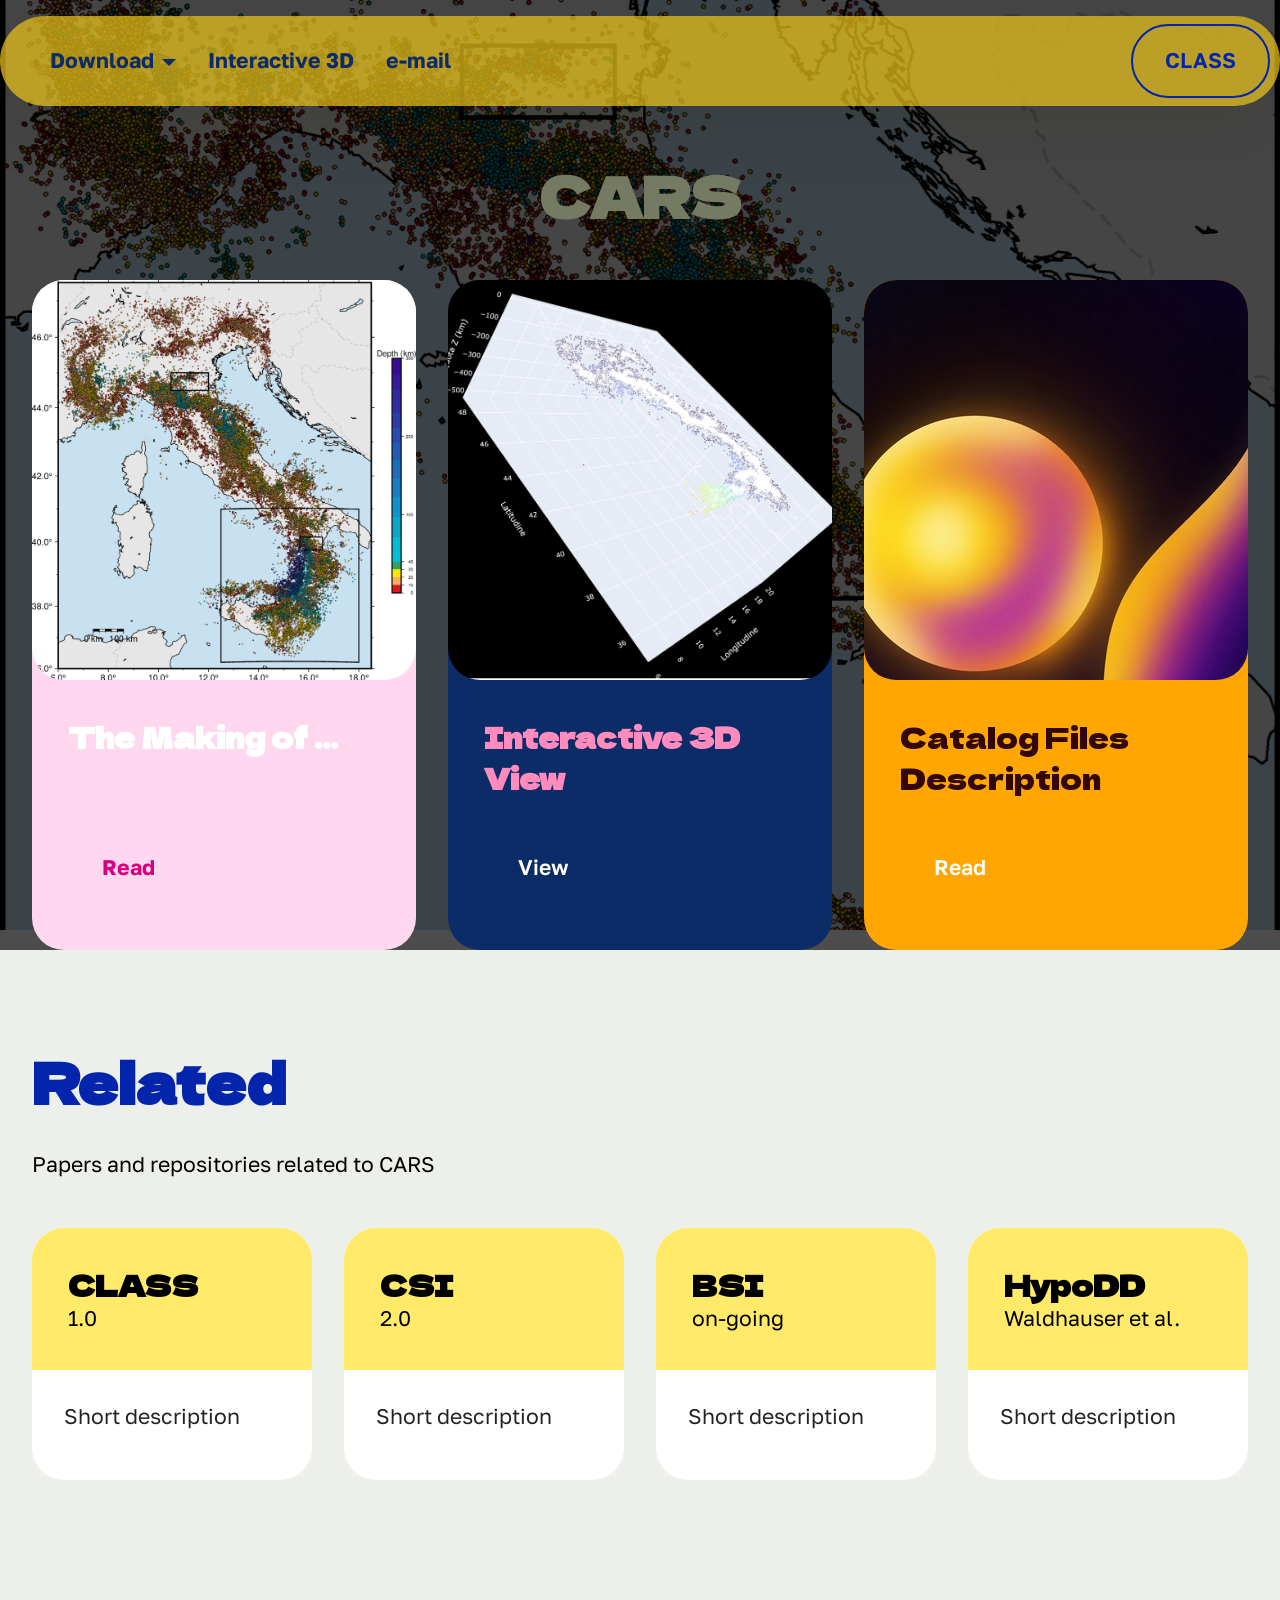
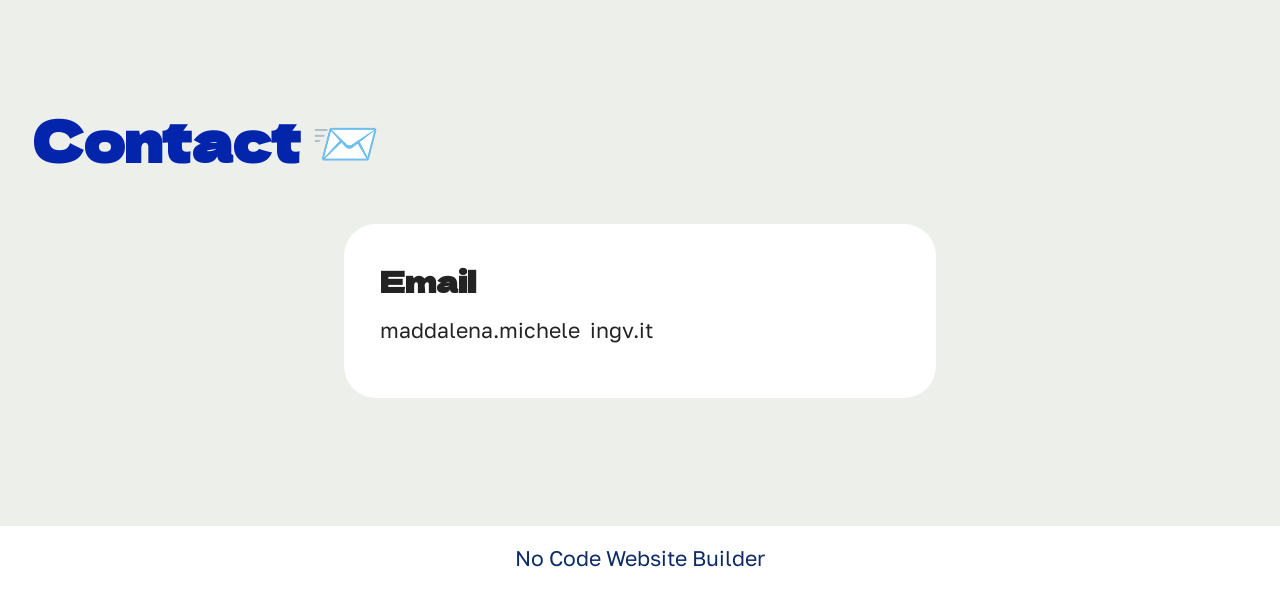
==== docs/index.html @ af38a7dc "Bad links removed, correct link inserted" ====
<!DOCTYPE html>
<html  >
<head>
  <!-- Site made with Mobirise Website Builder v6.1.12, https://mobirise.com -->
  <meta charset="UTF-8">
  <meta http-equiv="X-UA-Compatible" content="IE=edge">
  <meta name="generator" content="Mobirise v6.1.12, mobirise.com">
  <meta name="viewport" content="width=device-width, initial-scale=1, minimum-scale=1">
  <link rel="shortcut icon" href="assets/images/map-seismicity201-21x22.png" type="image/x-icon">
  <meta name="description" content="">
  
  
  <title>Home</title>
  <link rel="stylesheet" href="assets/web/assets/mobirise-icons2/mobirise2.css">
  <link rel="stylesheet" href="assets/bootstrap/css/bootstrap.min.css">
  <link rel="stylesheet" href="assets/parallax/jarallax.css">
  <link rel="stylesheet" href="assets/dropdown/css/style.css">
  <link rel="stylesheet" href="assets/theme/css/style.css">
  <link rel="preload" href="https://fonts.googleapis.com/css?family=Dela+Gothic+One:400&display=swap" as="style" onload="this.onload=null;this.rel='stylesheet'">
  <noscript><link rel="stylesheet" href="https://fonts.googleapis.com/css?family=Dela+Gothic+One:400&display=swap"></noscript>
  <link rel="preload" href="https://fonts.googleapis.com/css?family=Golos+Text:400,500,600,700,800,900&display=swap" as="style" onload="this.onload=null;this.rel='stylesheet'">
  <noscript><link rel="stylesheet" href="https://fonts.googleapis.com/css?family=Golos+Text:400,500,600,700,800,900&display=swap"></noscript>
  <link rel="preload" as="style" href="assets/mobirise/css/mbr-additional.css?v=5bJR8K"><link rel="stylesheet" href="assets/mobirise/css/mbr-additional.css?v=5bJR8K" type="text/css">

  
  
  
</head>
<body>
  
  <section data-bs-version="5.1" class="menu menu3 cid-tHeG7yune1" once="menu" id="menu03-2">
	

	<nav class="navbar navbar-dropdown navbar-fixed-top navbar-expand-lg">
		<div class="container">
			<div class="navbar-brand">
				
				
			</div>
			<button class="navbar-toggler" type="button" data-toggle="collapse" data-bs-toggle="collapse" data-target="#navbarSupportedContent" data-bs-target="#navbarSupportedContent" aria-controls="navbarNavAltMarkup" aria-expanded="false" aria-label="Toggle navigation">
				<div class="hamburger">
					<span></span>
					<span></span>
					<span></span>
					<span></span>
				</div>
			</button>
			<div class="collapse navbar-collapse" id="navbarSupportedContent">
				<ul class="navbar-nav nav-dropdown navbar-nav-top-padding" data-app-modern-menu="true"><li class="nav-item dropdown">
						<a class="nav-link link text-primary dropdown-toggle display-4" href="index.html#features03-0" aria-expanded="false" data-toggle="dropdown-submenu" data-bs-toggle="dropdown" data-bs-auto-close="outside"><strong>Download</strong></a><div class="dropdown-menu" aria-labelledby="dropdown-735"><a class="show text-primary dropdown-item display-4" href="index.html#features03-0">PLane Text<br></a><a class="show text-primary dropdown-item display-4" href="index.html#features03-0">QuakeML</a><a class="text-primary show dropdown-item display-4" href="index.html#features03-0">KML</a></div>
					</li><li class="nav-item">
						<a class="nav-link link text-primary display-4" href="catalogo_3d_github.html" target="_blank"><strong>Interactive 3D</strong></a>
					</li>
					
					<li class="nav-item">
						<a class="nav-link link text-primary display-4" href="index.html#contacts01-5"><strong>e-mail</strong></a>
					</li></ul>
				
				<div class="navbar-buttons mbr-section-btn"><a class="btn btn-success-outline display-4" href="https://ingv.github.io/class" target="_blank">CLASS</a></div>
			</div>
		</div>
	</nav>
</section>

<section data-bs-version="5.1" class="features1 cid-tIsi3HZcCy mbr-parallax-background" id="features03-0">
  

  
  <div class="mbr-overlay" style="opacity: 0.7; background-color: rgb(0, 0, 0);"></div>
  <div class="container">
    <div class="row justify-content-center mb-5">
      <div class="col-12">
        <h3 class="mbr-section-title mbr-fonts-style align-center mb-0 display-2"><strong>CARS</strong></h3>
        
      </div>
    </div>
    <div class="row justify-content-center">
      <div class="col-sm-6 col-md-12 mb-3 mb-lg-0 col-lg-4">
        <div class="card-wrap card1">
          <div class="image-wrap">
            <img src="assets/images/map-seismicity-938x983.png" alt="CARS MAP">
            
          </div>
          <div class="content-wrap">
            <h5 class="mbr-card-title card-title1 mbr-fonts-style align-left mb-2 display-5"><strong>The Making of ...</strong></h5>
            
            
            <div class="mbr-section-btn align-left content-footer"><a class="btn article-btn btn-danger display-7" href="https://mobiri.se"><strong>Read</strong></a></div>
          </div>
        </div>
      </div>

      <div class="col-sm-6 col-md-12 mb-3 mb-lg-0 col-lg-4">
        <div class="card-wrap card2">
          <div class="image-wrap">
            <img src="assets/images/screenshot202026-10-0820alle2010.57.38-938x889.png" alt="Mobirise Website Builder">
            
          </div>
          <div class="content-wrap">
            <h5 class="mbr-card-title card-title2 mbr-fonts-style align-left mb-2 display-5"><strong>Interactive 3D View</strong></h5>
            
            
            <div class="mbr-section-btn btn-section align-left content-footer"><a class="btn article-btn btn-primary display-7" href="catalogo_3d_github.html">View</a></div>
          </div>
        </div>
      </div>
      <div class="col-sm-6 col-md-12 mb-3 mb-lg-0 col-lg-4">
        <div class="card-wrap card3">
          <div class="image-wrap">
            <img src="assets/images/gallery6.jpg" alt="Mobirise Website Builder">
            
          </div>
          <div class="content-wrap">
            <h5 class="mbr-card-title card-title3 mbr-fonts-style align-left mb-2 display-5">Catalog Files Description</h5>
            
            
            <div class="mbr-section-btn btn-section align-left content-footer"><a class="btn article-btn btn-secondary display-7" href="https://ingv.github.io/cars/">Read</a></div>
          </div>
        </div>
      </div>

      
    </div>
  </div>
</section>

<section data-bs-version="5.1" class="pricing1 cid-vxs4ExGaFG" id="pricing01-0">
  
  
  <div class="container">
    <div class="mbr-section-head mb-5">
      <h4 class="mbr-section-title mbr-fonts-style align-left mb-0 display-2">
        <strong>Related</strong></h4>
      <h5 class="mbr-section-subtitle mbr-fonts-style align-left mt-4 mb-0 display-7">Papers and repositories related to CARS</h5>
    </div>
    <div class="row mt-4"> 
      <div class="item features-without-image col-12 col-md-6 col-lg-3 item-mb">
        <div class="item-wrapper">
          <div class="item-head">
            <h5 class="item-title mbr-fonts-style mb-0 display-5">
              <strong>CLASS</strong></h5>
            <h6 class="item-subtitle mbr-fonts-style mt-0 mb-0 display-7">1.0</h6>
          </div>
          <div class="item-content">
            <p class="mbr-text mbr-fonts-style display-7">Short description</p>
          </div>
          
        </div>
      </div>

      <div class="item features-without-image col-12 col-md-6 col-lg-3 item-mb">
        <div class="item-wrapper">
          <div class="item-head">
            <h5 class="item-title mbr-fonts-style mb-0 display-5">
              <strong>CSI&nbsp;</strong></h5>
            <h6 class="item-subtitle mbr-fonts-style mt-0 mb-0 display-7">2.0</h6>
          </div>
          <div class="item-content">
            <p class="mbr-text mbr-fonts-style display-7">
              Short description
            </p>
          </div>
          
        </div>
      </div>

      <div class="item features-without-image col-12 col-md-6 col-lg-3 item-mb">
        <div class="item-wrapper">
          <div class="item-head">
            <h5 class="item-title mbr-fonts-style mb-0 display-5">
              <strong>BSI</strong></h5>
            <h6 class="item-subtitle mbr-fonts-style mt-0 mb-0 display-7">on-going</h6>
          </div>
          <div class="item-content">
            <p class="mbr-text mbr-fonts-style display-7">
              Short description
            </p>
          </div>
          
        </div>
      </div><div class="item features-without-image col-12 col-md-6 col-lg-3 item-mb">
        <div class="item-wrapper">
          <div class="item-head">
            <h5 class="item-title mbr-fonts-style mb-0 display-5">
              <strong>HypoDD</strong></h5>
            <h6 class="item-subtitle mbr-fonts-style mt-0 mb-0 display-7">Waldhauser et al.</h6>
          </div>
          <div class="item-content">
            <p class="mbr-text mbr-fonts-style display-7">
              Short description
            </p>
          </div>
          
        </div>
      </div>
      
    </div>
  </div>
</section>

<section data-bs-version="5.1" class="contacts01 cid-tIsl0U2P9c" id="contacts01-5">
    

    
    
    <div class="container">
        <div class="mbr-section-head mb-5">
            <h3 class="mbr-section-title mbr-fonts-style align-center mb-0 display-2"><strong>Contact 📨</strong></h3>
            
        </div>
        <div class="row">
            <div class="item features-without-image col-12 col-md-6 active">
                <div class="item-wrapper">
                    <div class="text-wrapper">
                        <h6 class="card-title mbr-fonts-style mb-3 display-5">
                            <strong>Email</strong>
                        </h6>
                        <p class="mbr-text mbr-fonts-style display-7">maddalena.michele&nbsp; ingv.it</p>
                    </div>
                </div>
            </div>
            
            
            
        </div>
    </div>
</section><section class="display-7" style="padding: 0;align-items: center;justify-content: center;flex-wrap: wrap;    align-content: center;display: flex;position: relative;height: 4rem;"><a href="https://mobiri.se/2742878" style="flex: 1 1;height: 4rem;position: absolute;width: 100%;z-index: 1;"><img alt="" style="height: 4rem;" src="[data-uri]"></a><p style="margin: 0;text-align: center;" class="display-7">&#8204;</p><a style="z-index:1" href="https://mobirise.com/builder/no-code-website-builder.html">No Code Website Builder</a></section><script src="assets/bootstrap/js/bootstrap.bundle.min.js"></script>  <script src="assets/parallax/jarallax.js"></script>  <script src="assets/smoothscroll/smooth-scroll.js"></script>  <script src="assets/ytplayer/index.js"></script>  <script src="assets/dropdown/js/navbar-dropdown.js"></script>  <script src="assets/theme/js/script.js"></script>  
  
  
</body>
</html>
---- docs/assets/web/assets/mobirise-icons2/mobirise2.css ----
@font-face {
  font-family: 'Moririse2';
  font-display: swap;
  src:  url('mobirise2.eot?f2bix4');
  src:  url('mobirise2.eot?f2bix4#iefix') format('embedded-opentype'),
    url('mobirise2.woff2?f2bix4') format('woff2'),
    url('mobirise2.woff?f2bix4') format('woff'),
    url('mobirise2.ttf?f2bix4') format('truetype'),
    url('mobirise2.svg?f2bix4#mobirise2') format('svg');
  font-weight: normal;
  font-style: normal;
}

[class^="mobi-"], [class*=" mobi-"] {
  /* use !important to prevent issues with browser extensions that change fonts */
  font-family: 'Moririse2' !important;
  speak: none;
  font-style: normal;
  font-weight: normal;
  font-variant: normal;
  text-transform: none;
  line-height: 1;

  /* Better Font Rendering =========== */
  -webkit-font-smoothing: antialiased;
  -moz-osx-font-smoothing: grayscale;
}

.mobi-mbri-add-submenu:before {
  content: "\e900";
}
.mobi-mbri-alert:before {
  content: "\e901";
}
.mobi-mbri-align-center:before {
  content: "\e902";
}
.mobi-mbri-align-justify:before {
  content: "\e903";
}
.mobi-mbri-align-left:before {
  content: "\e904";
}
.mobi-mbri-align-right:before {
  content: "\e905";
}
.mobi-mbri-android:before {
  content: "\e906";
}
.mobi-mbri-apple:before {
  content: "\e907";
}
.mobi-mbri-arrow-down:before {
  content: "\e908";
}
.mobi-mbri-arrow-next:before {
  content: "\e909";
}
.mobi-mbri-arrow-prev:before {
  content: "\e90a";
}
.mobi-mbri-arrow-up:before {
  content: "\e90b";
}
.mobi-mbri-bold:before {
  content: "\e90c";
}
.mobi-mbri-bookmark:before {
  content: "\e90d";
}
.mobi-mbri-bootstrap:before {
  content: "\e90e";
}
.mobi-mbri-briefcase:before {
  content: "\e90f";
}
.mobi-mbri-browse:before {
  content: "\e910";
}
.mobi-mbri-bulleted-list:before {
  content: "\e911";
}
.mobi-mbri-calendar:before {
  content: "\e912";
}
.mobi-mbri-camera:before {
  content: "\e913";
}
.mobi-mbri-cart-add:before {
  content: "\e914";
}
.mobi-mbri-cart-full:before {
  content: "\e915";
}
.mobi-mbri-cash:before {
  content: "\e916";
}
.mobi-mbri-change-style:before {
  content: "\e917";
}
.mobi-mbri-chat:before {
  content: "\e918";
}
.mobi-mbri-clock:before {
  content: "\e919";
}
.mobi-mbri-close:before {
  content: "\e91a";
}
.mobi-mbri-cloud:before {
  content: "\e91b";
}
.mobi-mbri-code:before {
  content: "\e91c";
}
.mobi-mbri-contact-form:before {
  content: "\e91d";
}
.mobi-mbri-credit-card:before {
  content: "\e91e";
}
.mobi-mbri-cursor-click:before {
  content: "\e91f";
}
.mobi-mbri-cust-feedback:before {
  content: "\e920";
}
.mobi-mbri-database:before {
  content: "\e921";
}
.mobi-mbri-delivery:before {
  content: "\e922";
}
.mobi-mbri-desktop:before {
  content: "\e923";
}
.mobi-mbri-devices:before {
  content: "\e924";
}
.mobi-mbri-down:before {
  content: "\e925";
}
.mobi-mbri-download-2:before {
  content: "\e926";
}
.mobi-mbri-download:before {
  content: "\e927";
}
.mobi-mbri-drag-n-drop-2:before {
  content: "\e928";
}
.mobi-mbri-drag-n-drop:before {
  content: "\e929";
}
.mobi-mbri-edit-2:before {
  content: "\e92a";
}
.mobi-mbri-edit:before {
  content: "\e92b";
}
.mobi-mbri-error:before {
  content: "\e92c";
}
.mobi-mbri-extension:before {
  content: "\e92d";
}
.mobi-mbri-features:before {
  content: "\e92e";
}
.mobi-mbri-file:before {
  content: "\e92f";
}
.mobi-mbri-flag:before {
  content: "\e930";
}
.mobi-mbri-folder:before {
  content: "\e931";
}
.mobi-mbri-gift:before {
  content: "\e932";
}
.mobi-mbri-github:before {
  content: "\e933";
}
.mobi-mbri-globe-2:before {
  content: "\e934";
}
.mobi-mbri-globe:before {
  content: "\e935";
}
.mobi-mbri-growing-chart:before {
  content: "\e936";
}
.mobi-mbri-hearth:before {
  content: "\e937";
}
.mobi-mbri-help:before {
  content: "\e938";
}
.mobi-mbri-home:before {
  content: "\e939";
}
.mobi-mbri-hot-cup:before {
  content: "\e93a";
}
.mobi-mbri-idea:before {
  content: "\e93b";
}
.mobi-mbri-image-gallery:before {
  content: "\e93c";
}
.mobi-mbri-image-slider:before {
  content: "\e93d";
}
.mobi-mbri-info:before {
  content: "\e93e";
}
.mobi-mbri-italic:before {
  content: "\e93f";
}
.mobi-mbri-key:before {
  content: "\e940";
}
.mobi-mbri-laptop:before {
  content: "\e941";
}
.mobi-mbri-layers:before {
  content: "\e942";
}
.mobi-mbri-left-right:before {
  content: "\e943";
}
.mobi-mbri-left:before {
  content: "\e944";
}
.mobi-mbri-letter:before {
  content: "\e945";
}
.mobi-mbri-like:before {
  content: "\e946";
}
.mobi-mbri-link:before {
  content: "\e947";
}
.mobi-mbri-lock:before {
  content: "\e948";
}
.mobi-mbri-login:before {
  content: "\e949";
}
.mobi-mbri-logout:before {
  content: "\e94a";
}
.mobi-mbri-magic-stick:before {
  content: "\e94b";
}
.mobi-mbri-map-pin:before {
  content: "\e94c";
}
.mobi-mbri-menu:before {
  content: "\e94d";
}
.mobi-mbri-mobile-2:before {
  content: "\e94e";
}
.mobi-mbri-mobile-horizontal:before {
  content: "\e94f";
}
.mobi-mbri-mobile:before {
  content: "\e950";
}
.mobi-mbri-mobirise:before {
  content: "\e951";
}
.mobi-mbri-more-horizontal:before {
  content: "\e952";
}
.mobi-mbri-more-vertical:before {
  content: "\e953";
}
.mobi-mbri-music:before {
  content: "\e954";
}
.mobi-mbri-new-file:before {
  content: "\e955";
}
.mobi-mbri-numbered-list:before {
  content: "\e956";
}
.mobi-mbri-opened-folder:before {
  content: "\e957";
}
.mobi-mbri-pages:before {
  content: "\e958";
}
.mobi-mbri-paper-plane:before {
  content: "\e959";
}
.mobi-mbri-paperclip:before {
  content: "\e95a";
}
.mobi-mbri-phone:before {
  content: "\e95b";
}
.mobi-mbri-photo:before {
  content: "\e95c";
}
.mobi-mbri-photos:before {
  content: "\e95d";
}
.mobi-mbri-pin:before {
  content: "\e95e";
}
.mobi-mbri-play:before {
  content: "\e95f";
}
.mobi-mbri-plus:before {
  content: "\e960";
}
.mobi-mbri-preview:before {
  content: "\e961";
}
.mobi-mbri-print:before {
  content: "\e962";
}
.mobi-mbri-protect:before {
  content: "\e963";
}
.mobi-mbri-question:before {
  content: "\e964";
}
.mobi-mbri-quote-left:before {
  content: "\e965";
}
.mobi-mbri-quote-right:before {
  content: "\e966";
}
.mobi-mbri-redo:before {
  content: "\e967";
}
.mobi-mbri-refresh:before {
  content: "\e968";
}
.mobi-mbri-responsive-2:before {
  content: "\e969";
}
.mobi-mbri-responsive:before {
  content: "\e96a";
}
.mobi-mbri-right:before {
  content: "\e96b";
}
.mobi-mbri-rocket:before {
  content: "\e96c";
}
.mobi-mbri-sad-face:before {
  content: "\e96d";
}
.mobi-mbri-sale:before {
  content: "\e96e";
}
.mobi-mbri-save:before {
  content: "\e96f";
}
.mobi-mbri-search:before {
  content: "\e970";
}
.mobi-mbri-setting-2:before {
  content: "\e971";
}
.mobi-mbri-setting-3:before {
  content: "\e972";
}
.mobi-mbri-setting:before {
  content: "\e973";
}
.mobi-mbri-share:before {
  content: "\e974";
}
.mobi-mbri-shopping-bag:before {
  content: "\e975";
}
.mobi-mbri-shopping-basket:before {
  content: "\e976";
}
.mobi-mbri-shopping-cart:before {
  content: "\e977";
}
.mobi-mbri-sites:before {
  content: "\e978";
}
.mobi-mbri-smile-face:before {
  content: "\e979";
}
.mobi-mbri-speed:before {
  content: "\e97a";
}
.mobi-mbri-star:before {
  content: "\e97b";
}
.mobi-mbri-success:before {
  content: "\e97c";
}
.mobi-mbri-sun:before {
  content: "\e97d";
}
.mobi-mbri-sun2:before {
  content: "\e97e";
}
.mobi-mbri-tablet-vertical:before {
  content: "\e97f";
}
.mobi-mbri-tablet:before {
  content: "\e980";
}
.mobi-mbri-target:before {
  content: "\e981";
}
.mobi-mbri-timer:before {
  content: "\e982";
}
.mobi-mbri-to-ftp:before {
  content: "\e983";
}
.mobi-mbri-to-local-drive:before {
  content: "\e984";
}
.mobi-mbri-touch-swipe:before {
  content: "\e985";
}
.mobi-mbri-touch:before {
  content: "\e986";
}
.mobi-mbri-trash:before {
  content: "\e987";
}
.mobi-mbri-underline:before {
  content: "\e988";
}
.mobi-mbri-undo:before {
  content: "\e989";
}
.mobi-mbri-unlink:before {
  content: "\e98a";
}
.mobi-mbri-unlock:before {
  content: "\e98b";
}
.mobi-mbri-up-down:before {
  content: "\e98c";
}
.mobi-mbri-up:before {
  content: "\e98d";
}
.mobi-mbri-update:before {
  content: "\e98e";
}
.mobi-mbri-upload-2:before {
  content: "\e98f";
}
.mobi-mbri-upload:before {
  content: "\e990";
}
.mobi-mbri-user-2:before {
  content: "\e991";
}
.mobi-mbri-user:before {
  content: "\e992";
}
.mobi-mbri-users:before {
  content: "\e993";
}
.mobi-mbri-video-play:before {
  content: "\e994";
}
.mobi-mbri-video:before {
  content: "\e995";
}
.mobi-mbri-watch:before {
  content: "\e996";
}
.mobi-mbri-website-theme-2:before {
  content: "\e997";
}
.mobi-mbri-website-theme:before {
  content: "\e998";
}
.mobi-mbri-wifi:before {
  content: "\e999";
}
.mobi-mbri-windows:before {
  content: "\e99a";
}
.mobi-mbri-zoom-in:before {
  content: "\e99b";
}
.mobi-mbri-zoom-out:before {
  content: "\e99c";
}
---- docs/assets/parallax/jarallax.css ----
.jarallax {
    position: relative;
    z-index: 0;
}
.jarallax > .jarallax-img {
    position: absolute;
    object-fit: cover;
    /* support for plugin https://github.com/bfred-it/object-fit-images */
    font-family: 'object-fit: cover;';
    top: 0;
    left: 0;
    width: 100%;
    height: 100%;
    z-index: -1;
}
---- docs/assets/dropdown/css/style.css ----
.navbar-dropdown {
  left: 0;
  padding: 0;
  position: absolute;
  right: 0;
  top: 0;
  transition: all 0.45s ease;
  z-index: 1030;
  background: #282828; }
  .navbar-dropdown .navbar-logo {
    margin-right: 0.8rem;
    transition: margin 0.3s ease-in-out;
    vertical-align: middle; }
    .navbar-dropdown .navbar-logo img {
      height: 3.125rem;
      transition: all 0.3s ease-in-out; }
    .navbar-dropdown .navbar-logo.mbr-iconfont {
      font-size: 3.125rem;
      line-height: 3.125rem; }
  .navbar-dropdown .navbar-caption {
    font-weight: 700;
    white-space: normal;
    vertical-align: -4px;
    line-height: 3.125rem !important; }
    .navbar-dropdown .navbar-caption, .navbar-dropdown .navbar-caption:hover {
      color: inherit;
      text-decoration: none; }
  .navbar-dropdown .mbr-iconfont + .navbar-caption {
    vertical-align: -1px; }
  .navbar-dropdown.navbar-fixed-top {
    position: fixed; }
  .navbar-dropdown .navbar-brand span {
    vertical-align: -4px; }
  .navbar-dropdown.bg-color.transparent {
    background: none; }
  .navbar-dropdown.navbar-short .navbar-brand {
    padding: 0.625rem 0; }
    .navbar-dropdown.navbar-short .navbar-brand span {
      vertical-align: -1px; }
  .navbar-dropdown.navbar-short .navbar-caption {
    line-height: 2.375rem !important;
    vertical-align: -2px; }
  .navbar-dropdown.navbar-short .navbar-logo {
    margin-right: 0.5rem; }
    .navbar-dropdown.navbar-short .navbar-logo img {
      height: 2.375rem; }
    .navbar-dropdown.navbar-short .navbar-logo.mbr-iconfont {
      font-size: 2.375rem;
      line-height: 2.375rem; }
  .navbar-dropdown.navbar-short .mbr-table-cell {
    height: 3.625rem; }
  .navbar-dropdown .navbar-close {
    left: 0.6875rem;
    position: fixed;
    top: 0.75rem;
    z-index: 1000; }
  .navbar-dropdown .hamburger-icon {
    content: "";
    display: inline-block;
    vertical-align: middle;
    width: 16px;
    -webkit-box-shadow: 0 -6px 0 1px #282828,0 0 0 1px #282828,0 6px 0 1px #282828;
    -moz-box-shadow: 0 -6px 0 1px #282828,0 0 0 1px #282828,0 6px 0 1px #282828;
    box-shadow: 0 -6px 0 1px #282828,0 0 0 1px #282828,0 6px 0 1px #282828; }

.dropdown-menu .dropdown-toggle[data-toggle="dropdown-submenu"]::after {
  border-bottom: 0.35em solid transparent;
  border-left: 0.35em solid;
  border-right: 0;
  border-top: 0.35em solid transparent;
  margin-left: 0.3rem; }

.dropdown-menu .dropdown-item:focus {
  outline: 0; }

.nav-dropdown {
  font-size: 0.75rem;
  font-weight: 500;
  height: auto !important; }
  .nav-dropdown .nav-btn {
    padding-left: 1rem; }
  .nav-dropdown .link {
    margin: .667em 1.667em;
    font-weight: 500;
    padding: 0;
    transition: color .2s ease-in-out; }
    .nav-dropdown .link.dropdown-toggle {
      margin-right: 2.583em; }
      .nav-dropdown .link.dropdown-toggle::after {
        margin-left: .25rem;
        border-top: 0.35em solid;
        border-right: 0.35em solid transparent;
        border-left: 0.35em solid transparent;
        border-bottom: 0; }
      .nav-dropdown .link.dropdown-toggle[aria-expanded="true"] {
        margin: 0;
        padding: 0.667em 3.263em  0.667em 1.667em; }
  .nav-dropdown .link::after,
  .nav-dropdown .dropdown-item::after {
    color: inherit; }
  .nav-dropdown .btn {
    font-size: 0.75rem;
    font-weight: 700;
    letter-spacing: 0;
    margin-bottom: 0;
    padding-left: 1.25rem;
    padding-right: 1.25rem; }
  .nav-dropdown .dropdown-menu {
    border-radius: 0;
    border: 0;
    left: 0;
    margin: 0;
    padding-bottom: 1.25rem;
    padding-top: 1.25rem;
    position: relative; }
  .nav-dropdown .dropdown-submenu {
    margin-left: 0.125rem;
    top: 0; }
  .nav-dropdown .dropdown-item {
    font-weight: 500;
    line-height: 2;
    padding: 0.3846em 4.615em 0.3846em 1.5385em;
    position: relative;
    transition: color .2s ease-in-out, background-color .2s ease-in-out; }
    .nav-dropdown .dropdown-item::after {
      margin-top: -0.3077em;
      position: absolute;
      right: 1.1538em;
      top: 50%; }
    .nav-dropdown .dropdown-item:focus, .nav-dropdown .dropdown-item:hover {
      background: none; }

@media (max-width: 767px) {
  .nav-dropdown.navbar-toggleable-sm {
    bottom: 0;
    display: none;
    left: 0;
    overflow-x: hidden;
    position: fixed;
    top: 0;
    transform: translateX(-100%);
    -ms-transform: translateX(-100%);
    -webkit-transform: translateX(-100%);
    width: 18.75rem;
    z-index: 999; } }
.nav-dropdown.navbar-toggleable-xl {
  bottom: 0;
  display: none;
  left: 0;
  overflow-x: hidden;
  position: fixed;
  top: 0;
  transform: translateX(-100%);
  -ms-transform: translateX(-100%);
  -webkit-transform: translateX(-100%);
  width: 18.75rem;
  z-index: 999; }

.nav-dropdown-sm {
  display: block !important;
  overflow-x: hidden;
  overflow: auto;
  padding-top: 3.875rem; }
  .nav-dropdown-sm::after {
    content: "";
    display: block;
    height: 3rem;
    width: 100%; }
  .nav-dropdown-sm.collapse.in ~ .navbar-close {
    display: block !important; }
  .nav-dropdown-sm.collapsing, .nav-dropdown-sm.collapse.in {
    transform: translateX(0);
    -ms-transform: translateX(0);
    -webkit-transform: translateX(0);
    transition: all 0.25s ease-out;
    -webkit-transition: all 0.25s ease-out;
    background: #282828; }
  .nav-dropdown-sm.collapsing[aria-expanded="false"] {
    transform: translateX(-100%);
    -ms-transform: translateX(-100%);
    -webkit-transform: translateX(-100%); }
  .nav-dropdown-sm .nav-item {
    display: block;
    margin-left: 0 !important;
    padding-left: 0; }
  .nav-dropdown-sm .link,
  .nav-dropdown-sm .dropdown-item {
    border-top: 1px dotted rgba(255, 255, 255, 0.1);
    font-size: 0.8125rem;
    line-height: 1.6;
    margin: 0 !important;
    padding: 0.875rem 2.4rem 0.875rem 1.5625rem !important;
    position: relative;
    white-space: normal; }
    .nav-dropdown-sm .link:focus, .nav-dropdown-sm .link:hover,
    .nav-dropdown-sm .dropdown-item:focus,
    .nav-dropdown-sm .dropdown-item:hover {
      background: rgba(0, 0, 0, 0.2) !important;
      color: #c0a375; }
  .nav-dropdown-sm .nav-btn {
    position: relative;
    padding: 1.5625rem 1.5625rem 0 1.5625rem; }
    .nav-dropdown-sm .nav-btn::before {
      border-top: 1px dotted rgba(255, 255, 255, 0.1);
      content: "";
      left: 0;
      position: absolute;
      top: 0;
      width: 100%; }
    .nav-dropdown-sm .nav-btn + .nav-btn {
      padding-top: 0.625rem; }
      .nav-dropdown-sm .nav-btn + .nav-btn::before {
        display: none; }
  .nav-dropdown-sm .btn {
    padding: 0.625rem 0; }
  .nav-dropdown-sm .dropdown-toggle[data-toggle="dropdown-submenu"]::after {
    margin-left: .25rem;
    border-top: 0.35em solid;
    border-right: 0.35em solid transparent;
    border-left: 0.35em solid transparent;
    border-bottom: 0; }
  .nav-dropdown-sm .dropdown-toggle[data-toggle="dropdown-submenu"][aria-expanded="true"]::after {
    border-top: 0;
    border-right: 0.35em solid transparent;
    border-left: 0.35em solid transparent;
    border-bottom: 0.35em solid; }
  .nav-dropdown-sm .dropdown-menu {
    margin: 0;
    padding: 0;
    position: relative;
    top: 0;
    left: 0;
    width: 100%;
    border: 0;
    float: none;
    border-radius: 0;
    background: none; }
  .nav-dropdown-sm .dropdown-submenu {
    left: 100%;
    margin-left: 0.125rem;
    margin-top: -1.25rem;
    top: 0; }

.navbar-toggleable-sm .nav-dropdown .dropdown-menu {
  position: absolute; }

.navbar-toggleable-sm .nav-dropdown .dropdown-submenu {
  left: 100%;
  margin-left: 0.125rem;
  margin-top: -1.25rem;
  top: 0; }

.navbar-toggleable-sm.opened .nav-dropdown .dropdown-menu {
  position: relative; }

.navbar-toggleable-sm.opened .nav-dropdown .dropdown-submenu {
  left: 0;
  margin-left: 00rem;
  margin-top: 0rem;
  top: 0; }

.is-builder .nav-dropdown.collapsing {
  transition: none !important; }
---- docs/assets/theme/css/style.css ----
@charset "UTF-8";
section {
  background-color: #ffffff;
}

body {
  font-style: normal;
  line-height: 1.5;
  font-weight: 400;
  color: #232323;
  position: relative;
}

button {
  background-color: transparent;
  border-color: transparent;
}

.embla__button,
.carousel-control {
  background-color: #edefea !important;
  opacity: 0.8 !important;
  color: #464845 !important;
  border-color: #edefea !important;
}

.carousel .close,
.modalWindow .close {
  background-color: #edefea !important;
  color: #464845 !important;
  border-color: #edefea !important;
  opacity: 0.8 !important;
}

.carousel .close:hover,
.modalWindow .close:hover {
  opacity: 1 !important;
}

.carousel-indicators li {
  background-color: #edefea !important;
  border: 2px solid #464845 !important;
}

.carousel-indicators li:hover,
.carousel-indicators li:active {
  opacity: 0.8 !important;
}

.embla__button:hover,
.carousel-control:hover {
  background-color: #edefea !important;
  opacity: 1 !important;
}

.modalWindow-video-container {
  height: 80%;
}

section,
.container,
.container-fluid {
  position: relative;
  word-wrap: break-word;
}

a.mbr-iconfont:hover {
  text-decoration: none;
}

.article .lead p,
.article .lead ul,
.article .lead ol,
.article .lead pre,
.article .lead blockquote {
  margin-bottom: 0;
}

a {
  font-style: normal;
  font-weight: 400;
  cursor: pointer;
}
a, a:hover {
  text-decoration: none;
}

.mbr-section-title {
  font-style: normal;
  line-height: 1.3;
}

.mbr-section-subtitle {
  line-height: 1.3;
}

.mbr-text {
  font-style: normal;
  line-height: 1.7;
}

h1,
h2,
h3,
h4,
h5,
h6,
.display-1,
.display-2,
.display-4,
.display-5,
.display-7,
span,
p,
a {
  line-height: 1;
  word-break: break-word;
  word-wrap: break-word;
  font-weight: 400;
}

b,
strong {
  font-weight: bold;
}

input:-webkit-autofill, input:-webkit-autofill:hover, input:-webkit-autofill:focus, input:-webkit-autofill:active {
  transition-delay: 9999s;
  -webkit-transition-property: background-color, color;
  transition-property: background-color, color;
}

textarea[type=hidden] {
  display: none;
}

section {
  background-position: 50% 50%;
  background-repeat: no-repeat;
  background-size: cover;
}
section .mbr-background-video,
section .mbr-background-video-preview {
  position: absolute;
  bottom: 0;
  left: 0;
  right: 0;
  top: 0;
}

.hidden {
  visibility: hidden;
}

.mbr-z-index20 {
  z-index: 20;
}

/*! Base colors */
.mbr-white {
  color: #ffffff;
}

.mbr-black {
  color: #111111;
}

.mbr-bg-white {
  background-color: #ffffff;
}

.mbr-bg-black {
  background-color: #000000;
}

/*! Text-aligns */
.align-left {
  text-align: left;
}

.align-center {
  text-align: center;
}

.align-right {
  text-align: right;
}

/*! Font-weight  */
.mbr-light {
  font-weight: 300;
}

.mbr-regular {
  font-weight: 400;
}

.mbr-semibold {
  font-weight: 500;
}

.mbr-bold {
  font-weight: 700;
}

/*! Media  */
.media-content {
  flex-basis: 100%;
}

.media-container-row {
  display: flex;
  flex-direction: row;
  flex-wrap: wrap;
  justify-content: center;
  align-content: center;
  align-items: start;
}
.media-container-row .media-size-item {
  width: 400px;
}

.media-container-column {
  display: flex;
  flex-direction: column;
  flex-wrap: wrap;
  justify-content: center;
  align-content: center;
  align-items: stretch;
}
.media-container-column > * {
  width: 100%;
}

@media (min-width: 992px) {
  .media-container-row {
    flex-wrap: nowrap;
  }
}
figure {
  margin-bottom: 0;
  overflow: hidden;
}

figure[mbr-media-size] {
  transition: width 0.1s;
}

img,
iframe {
  display: block;
  width: 100%;
}

.card {
  background-color: transparent;
  border: none;
}

.card-box {
  width: 100%;
}

.card-img {
  text-align: center;
  flex-shrink: 0;
  -webkit-flex-shrink: 0;
}

.media {
  max-width: 100%;
  margin: 0 auto;
}

.mbr-figure {
  align-self: center;
}

.media-container > div {
  max-width: 100%;
}

.mbr-figure img,
.card-img img {
  width: 100%;
}

@media (max-width: 991px) {
  .media-size-item {
    width: auto !important;
  }
  .media {
    width: auto;
  }
  .mbr-figure {
    width: 100% !important;
  }
}
/*! Buttons */
.mbr-section-btn {
  margin-left: -0.6rem;
  margin-right: -0.6rem;
  font-size: 0;
}

.btn {
  font-weight: 600;
  border-width: 1px;
  font-style: normal;
  margin: 0.6rem 0.6rem;
  white-space: normal;
  transition: all 0.2s ease-in-out;
  display: inline-flex;
  align-items: center;
  justify-content: center;
  word-break: break-word;
}

.btn-sm {
  font-weight: 600;
  letter-spacing: 0px;
  transition: all 0.3s ease-in-out;
}

.btn-md {
  font-weight: 600;
  letter-spacing: 0px;
  transition: all 0.3s ease-in-out;
}

.btn-lg {
  font-weight: 600;
  letter-spacing: 0px;
  transition: all 0.3s ease-in-out;
}

.btn-form {
  margin: 0;
}
.btn-form:hover {
  cursor: pointer;
}

nav .mbr-section-btn {
  margin-left: 0rem;
  margin-right: 0rem;
}

/*! Btn icon margin */
.btn .mbr-iconfont,
.btn.btn-sm .mbr-iconfont {
  order: 1;
  cursor: pointer;
  margin-left: 0.5rem;
  vertical-align: sub;
}

.btn.btn-md .mbr-iconfont,
.btn.btn-md .mbr-iconfont {
  margin-left: 0.8rem;
}

.mbr-regular {
  font-weight: 400;
}

.mbr-semibold {
  font-weight: 500;
}

.mbr-bold {
  font-weight: 700;
}

[type=submit] {
  -webkit-appearance: none;
}

/*! Full-screen */
.mbr-fullscreen .mbr-overlay {
  min-height: 100vh;
}

.mbr-fullscreen {
  display: flex;
  display: -moz-flex;
  display: -ms-flex;
  display: -o-flex;
  align-items: center;
  min-height: 100vh;
  padding-top: 3rem;
  padding-bottom: 3rem;
}

/*! Map */
.map {
  height: 25rem;
  position: relative;
}
.map iframe {
  width: 100%;
  height: 100%;
}

/*! Scroll to top arrow */
.mbr-arrow-up {
  bottom: 25px;
  right: 90px;
  position: fixed;
  text-align: right;
  z-index: 5000;
  color: #ffffff;
  font-size: 22px;
}

.mbr-arrow-up a {
  background: rgba(0, 0, 0, 0.2);
  border-radius: 50%;
  color: #fff;
  display: inline-block;
  height: 60px;
  width: 60px;
  border: 2px solid #fff;
  outline-style: none !important;
  position: relative;
  text-decoration: none;
  transition: all 0.3s ease-in-out;
  cursor: pointer;
  text-align: center;
}
.mbr-arrow-up a:hover {
  background-color: rgba(0, 0, 0, 0.4);
}
.mbr-arrow-up a i {
  line-height: 60px;
}

.mbr-arrow-up-icon {
  display: block;
  color: #fff;
}

.mbr-arrow-up-icon::before {
  content: "›";
  display: inline-block;
  font-family: serif;
  font-size: 22px;
  line-height: 1;
  font-style: normal;
  position: relative;
  top: 6px;
  left: -4px;
  transform: rotate(-90deg);
}

/*! Arrow Down */
.mbr-arrow {
  position: absolute;
  bottom: 45px;
  left: 50%;
  width: 60px;
  height: 60px;
  cursor: pointer;
  background-color: rgba(80, 80, 80, 0.5);
  border-radius: 50%;
  transform: translateX(-50%);
}
@media (max-width: 767px) {
  .mbr-arrow {
    display: none;
  }
}
.mbr-arrow > a {
  display: inline-block;
  text-decoration: none;
  outline-style: none;
  animation: arrowdown 1.7s ease-in-out infinite;
  color: #ffffff;
}
.mbr-arrow > a > i {
  position: absolute;
  top: -2px;
  left: 15px;
  font-size: 2rem;
}

#scrollToTop a i::before {
  content: "";
  position: absolute;
  display: block;
  border-bottom: 2.5px solid #fff;
  border-left: 2.5px solid #fff;
  width: 27.8%;
  height: 27.8%;
  left: 50%;
  top: 51%;
  transform: translateY(-30%) translateX(-50%) rotate(135deg);
}

@keyframes arrowdown {
  0% {
    transform: translateY(0px);
  }
  50% {
    transform: translateY(-5px);
  }
  100% {
    transform: translateY(0px);
  }
}
@media (max-width: 500px) {
  .mbr-arrow-up {
    left: 0;
    right: 0;
    text-align: center;
  }
}
/*Gradients animation*/
@keyframes gradient-animation {
  from {
    background-position: 0% 100%;
    animation-timing-function: ease-in-out;
  }
  to {
    background-position: 100% 0%;
    animation-timing-function: ease-in-out;
  }
}
.bg-gradient {
  background-size: 200% 200%;
  animation: gradient-animation 5s infinite alternate;
  -webkit-animation: gradient-animation 5s infinite alternate;
}

.menu .navbar-brand {
  display: -webkit-flex;
}
.menu .navbar-brand span {
  display: flex;
  display: -webkit-flex;
}
.menu .navbar-brand .navbar-caption-wrap {
  display: -webkit-flex;
}
.menu .navbar-brand .navbar-logo img {
  display: -webkit-flex;
  width: auto;
}
@media (min-width: 768px) and (max-width: 991px) {
  .menu .navbar-toggleable-sm .navbar-nav {
    display: -ms-flexbox;
  }
}
@media (max-width: 991px) {
  .menu .navbar-collapse {
    max-height: 93.5vh;
  }
  .menu .navbar-collapse.show {
    overflow: auto;
  }
}
@media (min-width: 992px) {
  .menu .navbar-nav.nav-dropdown {
    display: -webkit-flex;
  }
  .menu .navbar-toggleable-sm .navbar-collapse {
    display: -webkit-flex !important;
  }
  .menu .collapsed .navbar-collapse {
    max-height: 93.5vh;
  }
  .menu .collapsed .navbar-collapse.show {
    overflow: auto;
  }
}
@media (max-width: 767px) {
  .menu .navbar-collapse {
    max-height: 80vh;
  }
}

.nav-link .mbr-iconfont {
  margin-right: 0.5rem;
}

.navbar {
  display: -webkit-flex;
  -webkit-flex-wrap: wrap;
  -webkit-align-items: center;
  -webkit-justify-content: space-between;
}

.navbar-collapse {
  -webkit-flex-basis: 100%;
  -webkit-flex-grow: 1;
  -webkit-align-items: center;
}

.nav-dropdown .link {
  padding: 0.667em 1.667em !important;
  margin: 0 !important;
}

.nav {
  display: -webkit-flex;
  -webkit-flex-wrap: wrap;
}

.row {
  display: -webkit-flex;
  -webkit-flex-wrap: wrap;
}

.justify-content-center {
  -webkit-justify-content: center;
}

.form-inline {
  display: -webkit-flex;
}

.card-wrapper {
  -webkit-flex: 1;
}

.carousel-control {
  z-index: 10;
  display: -webkit-flex;
}

.carousel-controls {
  display: -webkit-flex;
}

.media {
  display: -webkit-flex;
}

.form-group:focus {
  outline: none;
}

.jq-selectbox__select {
  padding: 7px 0;
  position: relative;
}

.jq-selectbox__dropdown {
  overflow: hidden;
  border-radius: 10px;
  position: absolute;
  top: 100%;
  left: 0 !important;
  width: 100% !important;
}

.jq-selectbox__trigger-arrow {
  right: 0;
  transform: translateY(-50%);
}

.jq-selectbox li {
  padding: 1.07em 0.5em;
}

input[type=range] {
  padding-left: 0 !important;
  padding-right: 0 !important;
}

.modal-dialog,
.modal-content {
  height: 100%;
}

.modal-dialog .carousel-inner {
  height: calc(100vh - 1.75rem);
}
@media (max-width: 575px) {
  .modal-dialog .carousel-inner {
    height: calc(100vh - 1rem);
  }
}

.carousel-item {
  text-align: center;
}

.carousel-item img {
  margin: auto;
}

.navbar-toggler {
  align-self: flex-start;
  padding: 0.25rem 0.75rem;
  font-size: 1.25rem;
  line-height: 1;
  background: transparent;
  border: 1px solid transparent;
  border-radius: 0.25rem;
}

.navbar-toggler:focus,
.navbar-toggler:hover {
  text-decoration: none;
  box-shadow: none;
}

.navbar-toggler-icon {
  display: inline-block;
  width: 1.5em;
  height: 1.5em;
  vertical-align: middle;
  content: "";
  background: no-repeat center center;
  background-size: 100% 100%;
}

.navbar-toggler-left {
  position: absolute;
  left: 1rem;
}

.navbar-toggler-right {
  position: absolute;
  right: 1rem;
}

.card-img {
  width: auto;
}

.menu .navbar.collapsed:not(.beta-menu) {
  flex-direction: column;
}

.carousel-item.active,
.carousel-item-next,
.carousel-item-prev {
  display: flex;
}

.note-air-layout .dropup .dropdown-menu,
.note-air-layout .navbar-fixed-bottom .dropdown .dropdown-menu {
  bottom: initial !important;
}

html,
body {
  height: auto;
  min-height: 100vh;
}

.dropup .dropdown-toggle::after {
  display: none;
}

.form-asterisk {
  font-family: initial;
  position: absolute;
  top: -2px;
  font-weight: normal;
}

.form-control-label {
  position: relative;
  cursor: pointer;
  margin-bottom: 0.357em;
  padding: 0;
}

.alert {
  color: #ffffff;
  border-radius: 0;
  border: 0;
  font-size: 1.1rem;
  line-height: 1.5;
  margin-bottom: 1.875rem;
  padding: 1.25rem;
  position: relative;
  text-align: center;
}
.alert.alert-form::after {
  background-color: inherit;
  bottom: -7px;
  content: "";
  display: block;
  height: 14px;
  left: 50%;
  margin-left: -7px;
  position: absolute;
  transform: rotate(45deg);
  width: 14px;
}

.form-control {
  background-color: #ffffff;
  background-clip: border-box;
  color: #232323;
  line-height: 1rem !important;
  height: auto;
  padding: 1.2rem 2rem;
  transition: border-color 0.25s ease 0s;
  border: 1px solid transparent !important;
  border-radius: 4px;
  box-shadow: rgba(0, 0, 0, 0.07) 0px 1px 1px 0px, rgba(0, 0, 0, 0.07) 0px 1px 3px 0px, rgba(0, 0, 0, 0.03) 0px 0px 0px 1px;
}
.form-active .form-control:invalid {
  border-color: red;
}

.row > * {
  padding-right: 1rem;
  padding-left: 1rem;
}

form .row {
  margin-left: -0.6rem;
  margin-right: -0.6rem;
}
form .row [class*=col] {
  padding-left: 0.6rem;
  padding-right: 0.6rem;
}

form .mbr-section-btn {
  padding-left: 0.6rem;
  padding-right: 0.6rem;
}

form .form-check-input {
  margin-top: 0.5;
}

textarea.form-control {
  line-height: 1.5rem !important;
}

.form-group {
  margin-bottom: 1.2rem;
}

.form-control,
form .btn {
  min-height: 48px;
}

.gdpr-block label span.textGDPR input[name=gdpr] {
  top: 7px;
}

.form-control:focus {
  box-shadow: none;
}

:focus {
  outline: none;
}

.mbr-overlay {
  background-color: #000;
  bottom: 0;
  left: 0;
  opacity: 0.5;
  position: absolute;
  right: 0;
  top: 0;
  z-index: 0;
  pointer-events: none;
}

blockquote {
  font-style: italic;
  padding: 3rem;
  font-size: 1.09rem;
  position: relative;
  border-left: 3px solid;
}

ul,
ol,
pre,
blockquote {
  margin-bottom: 2.3125rem;
}

.mt-4 {
  margin-top: 2rem !important;
}

.mb-4 {
  margin-bottom: 2rem !important;
}

.container,
.container-fluid {
  padding-left: 16px;
  padding-right: 16px;
}

.row {
  margin-left: -16px;
  margin-right: -16px;
}
.row > [class*=col] {
  padding-left: 16px;
  padding-right: 16px;
}

@media (min-width: 992px) {
  .container-fluid {
    padding-left: 32px;
    padding-right: 32px;
  }
}
@media (max-width: 991px) {
  .mbr-container {
    padding-left: 16px;
    padding-right: 16px;
  }
}
.app-video-wrapper > img {
  opacity: 1;
}

.app-video-wrapper {
  background: transparent;
}

.item {
  position: relative;
}

.dropdown-menu .dropdown-menu {
  left: 100%;
}

.dropdown-item + .dropdown-menu {
  display: none;
}

.dropdown-item:hover + .dropdown-menu,
.dropdown-menu:hover {
  display: block;
}

@media (min-aspect-ratio: 16/9) {
  .mbr-video-foreground {
    height: 300% !important;
    top: -100% !important;
  }
}
@media (max-aspect-ratio: 16/9) {
  .mbr-video-foreground {
    width: 300% !important;
    left: -100% !important;
  }
}.engine {
	position: absolute;
	text-indent: -2400px;
	text-align: center;
	padding: 0;
	top: 0;
	left: -2400px;
}
---- docs/assets/mobirise/css/mbr-additional.css ----
.btn {
  border-width: 2px;
}
img,
.card-wrap,
.card-wrapper,
.video-wrapper,
.mbr-figure iframe,
.google-map iframe,
.slide-content,
.plan,
.card,
.item-wrapper,
.item-wrapper .mbr-overlay {
  border-radius: 2rem !important;
}
.video-wrapper {
  overflow: hidden;
}
body {
  font-family: Inter Tight;
}
.display-1 {
  font-family: 'Dela Gothic One', display;
  font-size: 5rem;
  line-height: 1;
}
.display-1 > .mbr-iconfont {
  font-size: 6.25rem;
}
.display-2 {
  font-family: 'Dela Gothic One', display;
  font-size: 4rem;
  line-height: 1;
}
.display-2 > .mbr-iconfont {
  font-size: 5rem;
}
.display-4 {
  font-family: 'Golos Text', sans-serif;
  font-size: 1.4rem;
  line-height: 1.5;
}
.display-4 > .mbr-iconfont {
  font-size: 1.75rem;
}
.display-5 {
  font-family: 'Dela Gothic One', display;
  font-size: 2rem;
  line-height: 1.5;
}
.display-5 > .mbr-iconfont {
  font-size: 2.5rem;
}
.display-7 {
  font-family: 'Golos Text', sans-serif;
  font-size: 1.4rem;
  line-height: 1.3;
}
.display-7 > .mbr-iconfont {
  font-size: 1.75rem;
}
/* ---- Fluid typography for mobile devices ---- */
/* 1.4 - font scale ratio ( bootstrap == 1.42857 ) */
/* 100vw - current viewport width */
/* (48 - 20)  48 == 48rem == 768px, 20 == 20rem == 320px(minimal supported viewport) */
/* 0.65 - min scale variable, may vary */
@media (max-width: 992px) {
  .display-1 {
    font-size: 4rem;
  }
}
@media (max-width: 768px) {
  .display-1 {
    font-size: 3.5rem;
    font-size: calc( 2.4rem + (5 - 2.4) * ((100vw - 20rem) / (48 - 20)));
    line-height: calc( 1.1 * (2.4rem + (5 - 2.4) * ((100vw - 20rem) / (48 - 20))));
  }
  .display-2 {
    font-size: 3.2rem;
    font-size: calc( 2.05rem + (4 - 2.05) * ((100vw - 20rem) / (48 - 20)));
    line-height: calc( 1.3 * (2.05rem + (4 - 2.05) * ((100vw - 20rem) / (48 - 20))));
  }
  .display-4 {
    font-size: 1.12rem;
    font-size: calc( 1.14rem + (1.4 - 1.14) * ((100vw - 20rem) / (48 - 20)));
    line-height: calc( 1.4 * (1.14rem + (1.4 - 1.14) * ((100vw - 20rem) / (48 - 20))));
  }
  .display-5 {
    font-size: 1.6rem;
    font-size: calc( 1.35rem + (2 - 1.35) * ((100vw - 20rem) / (48 - 20)));
    line-height: calc( 1.4 * (1.35rem + (2 - 1.35) * ((100vw - 20rem) / (48 - 20))));
  }
  .display-7 {
    font-size: 1.12rem;
    font-size: calc( 1.14rem + (1.4 - 1.14) * ((100vw - 20rem) / (48 - 20)));
    line-height: calc( 1.4 * (1.14rem + (1.4 - 1.14) * ((100vw - 20rem) / (48 - 20))));
  }
}
@media (min-width: 992px) and (max-width: 1400px) {
  .display-1 {
    font-size: 3.5rem;
    font-size: calc( 2.4rem + (5 - 2.4) * ((100vw - 62rem) / (87 - 62)));
    line-height: calc( 1.1 * (2.4rem + (5 - 2.4) * ((100vw - 62rem) / (87 - 62))));
  }
  .display-2 {
    font-size: 3.2rem;
    font-size: calc( 2.05rem + (4 - 2.05) * ((100vw - 62rem) / (87 - 62)));
    line-height: calc( 1.3 * (2.05rem + (4 - 2.05) * ((100vw - 62rem) / (87 - 62))));
  }
  .display-4 {
    font-size: 1.12rem;
    font-size: calc( 1.14rem + (1.4 - 1.14) * ((100vw - 62rem) / (87 - 62)));
    line-height: calc( 1.4 * (1.14rem + (1.4 - 1.14) * ((100vw - 62rem) / (87 - 62))));
  }
  .display-5 {
    font-size: 1.6rem;
    font-size: calc( 1.35rem + (2 - 1.35) * ((100vw - 62rem) / (87 - 62)));
    line-height: calc( 1.4 * (1.35rem + (2 - 1.35) * ((100vw - 62rem) / (87 - 62))));
  }
  .display-7 {
    font-size: 1.12rem;
    font-size: calc( 1.14rem + (1.4 - 1.14) * ((100vw - 62rem) / (87 - 62)));
    line-height: calc( 1.4 * (1.14rem + (1.4 - 1.14) * ((100vw - 62rem) / (87 - 62))));
  }
}
/* Buttons */
.btn {
  padding: 1.25rem 2rem;
  border-radius: 4px;
}
@media (max-width: 767px) {
  .btn {
    padding: 0.75rem 1.5rem;
  }
}
.btn-sm {
  padding: 0.6rem 1.2rem;
  border-radius: 4px;
}
.btn-md {
  padding: 0.6rem 1.2rem;
  border-radius: 4px;
}
.btn-lg {
  padding: 1.25rem 2rem;
  border-radius: 4px;
}
.bg-primary {
  background-color: #0c2c68 !important;
}
.bg-success {
  background-color: #0225ac !important;
}
.bg-info {
  background-color: #9fe870 !important;
}
.bg-warning {
  background-color: #645600 !important;
}
.bg-danger {
  background-color: #ffd7ef !important;
}
.btn-primary,
.btn-primary:active {
  background-color: #0c2c68 !important;
  border-color: #0c2c68 !important;
  color: #ffffff !important;
  box-shadow: none;
}
.btn-primary:hover,
.btn-primary:focus,
.btn-primary.focus,
.btn-primary.active {
  color: inherit;
  background-color: #113f96 !important;
  border-color: #113f96 !important;
  box-shadow: none;
}
.btn-primary.disabled,
.btn-primary:disabled {
  color: #ffffff !important;
  background-color: #113f96 !important;
  border-color: #113f96 !important;
}
.btn-secondary,
.btn-secondary:active {
  background-color: #ffa600 !important;
  border-color: #ffa600 !important;
  color: #ffffff !important;
  box-shadow: none;
}
.btn-secondary:hover,
.btn-secondary:focus,
.btn-secondary.focus,
.btn-secondary.active {
  color: inherit;
  background-color: #ffb833 !important;
  border-color: #ffb833 !important;
  box-shadow: none;
}
.btn-secondary.disabled,
.btn-secondary:disabled {
  color: #ffffff !important;
  background-color: #ffb833 !important;
  border-color: #ffb833 !important;
}
.btn-info,
.btn-info:active {
  background-color: #9fe870 !important;
  border-color: #9fe870 !important;
  color: #264d0c !important;
  box-shadow: none;
}
.btn-info:hover,
.btn-info:focus,
.btn-info.focus,
.btn-info.active {
  color: inherit;
  background-color: #bcef9c !important;
  border-color: #bcef9c !important;
  box-shadow: none;
}
.btn-info.disabled,
.btn-info:disabled {
  color: #264d0c !important;
  background-color: #bcef9c !important;
  border-color: #bcef9c !important;
}
.btn-success,
.btn-success:active {
  background-color: #0225ac !important;
  border-color: #0225ac !important;
  color: #ffffff !important;
  box-shadow: none;
}
.btn-success:hover,
.btn-success:focus,
.btn-success.focus,
.btn-success.active {
  color: inherit;
  background-color: #0330de !important;
  border-color: #0330de !important;
  box-shadow: none;
}
.btn-success.disabled,
.btn-success:disabled {
  color: #ffffff !important;
  background-color: #0330de !important;
  border-color: #0330de !important;
}
.btn-warning,
.btn-warning:active {
  background-color: #645600 !important;
  border-color: #645600 !important;
  color: #ffffff !important;
  box-shadow: none;
}
.btn-warning:hover,
.btn-warning:focus,
.btn-warning.focus,
.btn-warning.active {
  color: inherit;
  background-color: #978200 !important;
  border-color: #978200 !important;
  box-shadow: none;
}
.btn-warning.disabled,
.btn-warning:disabled {
  color: #ffffff !important;
  background-color: #978200 !important;
  border-color: #978200 !important;
}
.btn-danger,
.btn-danger:active {
  background-color: #ffd7ef !important;
  border-color: #ffd7ef !important;
  color: #d70081 !important;
  box-shadow: none;
}
.btn-danger:hover,
.btn-danger:focus,
.btn-danger.focus,
.btn-danger.active {
  color: inherit;
  background-color: #ffffff !important;
  border-color: #ffffff !important;
  box-shadow: none;
}
.btn-danger.disabled,
.btn-danger:disabled {
  color: #d70081 !important;
  background-color: #ffffff !important;
  border-color: #ffffff !important;
}
.btn-white,
.btn-white:active {
  background-color: #eff0ec !important;
  border-color: #eff0ec !important;
  color: #757b62 !important;
  box-shadow: none;
}
.btn-white:hover,
.btn-white:focus,
.btn-white.focus,
.btn-white.active {
  color: inherit;
  background-color: #ffffff !important;
  border-color: #ffffff !important;
  box-shadow: none;
}
.btn-white.disabled,
.btn-white:disabled {
  color: #757b62 !important;
  background-color: #ffffff !important;
  border-color: #ffffff !important;
}
.btn-black,
.btn-black:active {
  background-color: #232323 !important;
  border-color: #232323 !important;
  color: #ffffff !important;
  box-shadow: none;
}
.btn-black:hover,
.btn-black:focus,
.btn-black.focus,
.btn-black.active {
  color: inherit;
  background-color: #3d3d3d !important;
  border-color: #3d3d3d !important;
  box-shadow: none;
}
.btn-black.disabled,
.btn-black:disabled {
  color: #ffffff !important;
  background-color: #3d3d3d !important;
  border-color: #3d3d3d !important;
}
.btn-primary-outline,
.btn-primary-outline:active {
  background-color: transparent !important;
  border-color: #0c2c68;
  color: #0c2c68;
}
.btn-primary-outline:hover,
.btn-primary-outline:focus,
.btn-primary-outline.focus,
.btn-primary-outline.active {
  color: #030b1a !important;
  background-color: transparent !important;
  border-color: #030b1a !important;
  box-shadow: none !important;
}
.btn-primary-outline.disabled,
.btn-primary-outline:disabled {
  color: #ffffff !important;
  background-color: #0c2c68 !important;
  border-color: #0c2c68 !important;
}
.btn-secondary-outline,
.btn-secondary-outline:active {
  background-color: transparent !important;
  border-color: #ffa600;
  color: #ffa600;
}
.btn-secondary-outline:hover,
.btn-secondary-outline:focus,
.btn-secondary-outline.focus,
.btn-secondary-outline.active {
  color: #a86e00 !important;
  background-color: transparent !important;
  border-color: #a86e00 !important;
  box-shadow: none !important;
}
.btn-secondary-outline.disabled,
.btn-secondary-outline:disabled {
  color: #ffffff !important;
  background-color: #ffa600 !important;
  border-color: #ffa600 !important;
}
.btn-info-outline,
.btn-info-outline:active {
  background-color: transparent !important;
  border-color: #9fe870;
  color: #9fe870;
}
.btn-info-outline:hover,
.btn-info-outline:focus,
.btn-info-outline.focus,
.btn-info-outline.active {
  color: #6ddc25 !important;
  background-color: transparent !important;
  border-color: #6ddc25 !important;
  box-shadow: none !important;
}
.btn-info-outline.disabled,
.btn-info-outline:disabled {
  color: #264d0c !important;
  background-color: #9fe870 !important;
  border-color: #9fe870 !important;
}
.btn-success-outline,
.btn-success-outline:active {
  background-color: transparent !important;
  border-color: #0225ac;
  color: #0225ac;
}
.btn-success-outline:hover,
.btn-success-outline:focus,
.btn-success-outline.focus,
.btn-success-outline.active {
  color: #011356 !important;
  background-color: transparent !important;
  border-color: #011356 !important;
  box-shadow: none !important;
}
.btn-success-outline.disabled,
.btn-success-outline:disabled {
  color: #ffffff !important;
  background-color: #0225ac !important;
  border-color: #0225ac !important;
}
.btn-warning-outline,
.btn-warning-outline:active {
  background-color: transparent !important;
  border-color: #645600;
  color: #645600;
}
.btn-warning-outline:hover,
.btn-warning-outline:focus,
.btn-warning-outline.focus,
.btn-warning-outline.active {
  color: #0d0b00 !important;
  background-color: transparent !important;
  border-color: #0d0b00 !important;
  box-shadow: none !important;
}
.btn-warning-outline.disabled,
.btn-warning-outline:disabled {
  color: #ffffff !important;
  background-color: #645600 !important;
  border-color: #645600 !important;
}
.btn-danger-outline,
.btn-danger-outline:active {
  background-color: transparent !important;
  border-color: #ffd7ef;
  color: #ffd7ef;
}
.btn-danger-outline:hover,
.btn-danger-outline:focus,
.btn-danger-outline.focus,
.btn-danger-outline.active {
  color: #ff80cc !important;
  background-color: transparent !important;
  border-color: #ff80cc !important;
  box-shadow: none !important;
}
.btn-danger-outline.disabled,
.btn-danger-outline:disabled {
  color: #d70081 !important;
  background-color: #ffd7ef !important;
  border-color: #ffd7ef !important;
}
.btn-black-outline,
.btn-black-outline:active {
  background-color: transparent !important;
  border-color: #232323;
  color: #232323;
}
.btn-black-outline:hover,
.btn-black-outline:focus,
.btn-black-outline.focus,
.btn-black-outline.active {
  color: #000000 !important;
  background-color: transparent !important;
  border-color: #000000 !important;
  box-shadow: none !important;
}
.btn-black-outline.disabled,
.btn-black-outline:disabled {
  color: #ffffff !important;
  background-color: #232323 !important;
  border-color: #232323 !important;
}
.btn-white-outline,
.btn-white-outline:active {
  background-color: transparent !important;
  border-color: #fafafa;
  color: #fafafa;
}
.btn-white-outline:hover,
.btn-white-outline:focus,
.btn-white-outline.focus,
.btn-white-outline.active {
  color: #cfcfcf !important;
  background-color: transparent !important;
  border-color: #cfcfcf !important;
  box-shadow: none !important;
}
.btn-white-outline.disabled,
.btn-white-outline:disabled {
  color: #7a7a7a !important;
  background-color: #fafafa !important;
  border-color: #fafafa !important;
}
.text-primary {
  color: #0c2c68 !important;
}
.text-secondary {
  color: #ffa600 !important;
}
.text-success {
  color: #0225ac !important;
}
.text-info {
  color: #9fe870 !important;
}
.text-warning {
  color: #645600 !important;
}
.text-danger {
  color: #ffd7ef !important;
}
.text-white {
  color: #fafafa !important;
}
.text-black {
  color: #232323 !important;
}
a.text-primary:hover,
a.text-primary:focus,
a.text-primary.active {
  color: #01050d !important;
}
a.text-secondary:hover,
a.text-secondary:focus,
a.text-secondary.active {
  color: #996400 !important;
}
a.text-success:hover,
a.text-success:focus,
a.text-success.active {
  color: #010f47 !important;
}
a.text-info:hover,
a.text-info:focus,
a.text-info.active {
  color: #66d022 !important;
}
a.text-warning:hover,
a.text-warning:focus,
a.text-warning.active {
  color: #000000 !important;
}
a.text-danger:hover,
a.text-danger:focus,
a.text-danger.active {
  color: #ff71c6 !important;
}
a.text-white:hover,
a.text-white:focus,
a.text-white.active {
  color: #c7c7c7 !important;
}
a.text-black:hover,
a.text-black:focus,
a.text-black.active {
  color: #000000 !important;
}
a[class*="text-"]:not(.nav-link):not(.dropdown-item):not([role]):not(.navbar-caption) {
  position: relative;
  background-image: transparent;
  background-size: 10000px 2px;
  background-repeat: no-repeat;
  background-position: 0px 1.2em;
  background-position: -10000px 1.2em;
}
a[class*="text-"]:not(.nav-link):not(.dropdown-item):not([role]):not(.navbar-caption):hover {
  transition: background-position 2s ease-in-out;
  background-image: linear-gradient(currentColor 50%, currentColor 50%);
  background-position: 0px 1.2em;
}
.nav-tabs .nav-link.active {
  color: #0c2c68;
}
.nav-tabs .nav-link:not(.active) {
  color: #232323;
}
.alert-success {
  background-color: #70c770;
}
.alert-info {
  background-color: #9fe870;
}
.alert-warning {
  background-color: #645600;
}
.alert-danger {
  background-color: #ffd7ef;
}
.mbr-section-btn .btn:not(.btn-form) {
  border-radius: 100px;
}
.mbr-gallery-filter li a {
  border-radius: 100px !important;
}
.mbr-gallery-filter li.active .btn {
  background-color: #0c2c68;
  border-color: #0c2c68;
  color: #ffffff;
}
.mbr-gallery-filter li.active .btn:focus {
  box-shadow: none;
}
.nav-tabs .nav-link {
  border-radius: 100px !important;
}
a,
a:hover {
  color: #0c2c68;
}
.mbr-plan-header.bg-primary .mbr-plan-subtitle,
.mbr-plan-header.bg-primary .mbr-plan-price-desc {
  color: #195cda;
}
.mbr-plan-header.bg-success .mbr-plan-subtitle,
.mbr-plan-header.bg-success .mbr-plan-price-desc {
  color: #315bfd;
}
.mbr-plan-header.bg-info .mbr-plan-subtitle,
.mbr-plan-header.bg-info .mbr-plan-price-desc {
  color: #ffffff;
}
.mbr-plan-header.bg-warning .mbr-plan-subtitle,
.mbr-plan-header.bg-warning .mbr-plan-price-desc {
  color: #e3c400;
}
.mbr-plan-header.bg-danger .mbr-plan-subtitle,
.mbr-plan-header.bg-danger .mbr-plan-price-desc {
  color: #ffffff;
}
/* Scroll to top button*/
.scrollToTop_wraper {
  display: none;
}
.form-control {
  font-family: 'Golos Text', sans-serif;
  font-size: 1.4rem;
  line-height: 1.3;
  font-weight: 400;
  border-radius: 40px !important;
}
.form-control > .mbr-iconfont {
  font-size: 1.75rem;
}
.form-control:hover,
.form-control:focus {
  box-shadow: rgba(0, 0, 0, 0.07) 0px 1px 1px 0px, rgba(0, 0, 0, 0.07) 0px 1px 3px 0px, rgba(0, 0, 0, 0.03) 0px 0px 0px 1px;
  border-color: #0c2c68 !important;
}
.form-control:-webkit-input-placeholder {
  font-family: 'Golos Text', sans-serif;
  font-size: 1.4rem;
  line-height: 1.3;
  font-weight: 400;
}
.form-control:-webkit-input-placeholder > .mbr-iconfont {
  font-size: 1.75rem;
}
blockquote {
  border-color: #0c2c68;
}
/* Forms */
.mbr-form .input-group-btn .btn {
  border-radius: 100px !important;
}
.mbr-form .input-group-btn .btn:hover {
  box-shadow: 0 10px 40px 0 rgba(0, 0, 0, 0.2);
}
.mbr-form .input-group-btn button[type="submit"] {
  border-radius: 100px !important;
  padding: 1rem 3rem;
}
.mbr-form .input-group-btn button[type="submit"]:hover {
  box-shadow: 0 10px 40px 0 rgba(0, 0, 0, 0.2);
}
.jq-selectbox li:hover,
.jq-selectbox li.selected {
  background-color: #0c2c68;
  color: #ffffff;
}
.jq-number__spin {
  transition: 0.25s ease;
}
.jq-number__spin:hover {
  border-color: #0c2c68;
}
.jq-selectbox .jq-selectbox__trigger-arrow,
.jq-number__spin.minus:after,
.jq-number__spin.plus:after {
  transition: 0.4s;
  border-top-color: #232323;
  border-bottom-color: #232323;
}
.jq-selectbox:hover .jq-selectbox__trigger-arrow,
.jq-number__spin.minus:hover:after,
.jq-number__spin.plus:hover:after {
  border-top-color: #0c2c68;
  border-bottom-color: #0c2c68;
}
.xdsoft_datetimepicker .xdsoft_calendar td.xdsoft_default,
.xdsoft_datetimepicker .xdsoft_calendar td.xdsoft_current,
.xdsoft_datetimepicker .xdsoft_timepicker .xdsoft_time_box > div > div.xdsoft_current {
  color: #ffffff !important;
  background-color: #0c2c68 !important;
  box-shadow: none !important;
}
.xdsoft_datetimepicker .xdsoft_calendar td:hover,
.xdsoft_datetimepicker .xdsoft_timepicker .xdsoft_time_box > div > div:hover {
  color: #000000 !important;
  background: #ffa600 !important;
  box-shadow: none !important;
}
.lazy-bg {
  background-image: none !important;
}
.lazy-placeholder:not(section),
.lazy-none {
  display: block;
  position: relative;
  padding-bottom: 56.25%;
  width: 100%;
  height: auto;
}
iframe.lazy-placeholder,
.lazy-placeholder:after {
  content: '';
  position: absolute;
  width: 200px;
  height: 200px;
  background: transparent no-repeat center;
  background-size: contain;
  top: 50%;
  left: 50%;
  transform: translateX(-50%) translateY(-50%);
  background-image: url("data:image/svg+xml;charset=UTF-8,%3csvg width='32' height='32' viewBox='0 0 64 64' xmlns='http://www.w3.org/2000/svg' stroke='%230c2c68' %3e%3cg fill='none' fill-rule='evenodd'%3e%3cg transform='translate(16 16)' stroke-width='2'%3e%3ccircle stroke-opacity='.5' cx='16' cy='16' r='16'/%3e%3cpath d='M32 16c0-9.94-8.06-16-16-16'%3e%3canimateTransform attributeName='transform' type='rotate' from='0 16 16' to='360 16 16' dur='1s' repeatCount='indefinite'/%3e%3c/path%3e%3c/g%3e%3c/g%3e%3c/svg%3e");
}
section.lazy-placeholder:after {
  opacity: 0.5;
}
body {
  overflow-x: hidden;
}
a {
  transition: color 0.6s;
}
@media (max-width: 1400px) {
  .container {
    max-width: 100%;
  }
}
@media (max-width: 1400px) and (min-width: 768px) {
  .container {
    padding-left: 32px;
    padding-right: 32px;
  }
}
@media (max-width: 1400px) and (min-width: 768px) {
  .container-fluid {
    padding-left: 32px;
    padding-right: 32px;
  }
}
@media (max-width: 767px) {
  .container-fluid {
    padding-left: 16px;
    padding-right: 16px;
  }
}
*:focus-visible {
  outline: red solid 2px !important;
  outline-offset: 2px !important;
  transition: outline 0.2s ease-in-out;
}
.cid-tHeG7yune1 {
  z-index: 1000;
  width: 100%;
}
.cid-tHeG7yune1 .dropdown-item:before {
  font-family: Moririse2 !important;
  content: "\e966";
  display: inline-block;
  width: 0;
  position: absolute;
  left: 1rem;
  top: 0.5rem;
  margin-right: 0.5rem;
  line-height: 1;
  font-size: inherit;
  vertical-align: middle;
  text-align: center;
  overflow: hidden;
  transform: scale(0, 1);
  transition: all 0.25s ease-in-out;
}
@media (max-width: 767px) {
  .cid-tHeG7yune1 .navbar-toggler {
    transform: scale(0.8);
  }
}
.cid-tHeG7yune1 .navbar-nav {
  margin: auto;
  margin-left: 0;
}
@media (min-width: 992px) {
  .cid-tHeG7yune1 .navbar-nav {
    max-width: 45%;
  }
}
.cid-tHeG7yune1 .navbar-nav .nav-item {
  padding: 0 !important;
  transition: .3s all !important;
}
.cid-tHeG7yune1 .navbar-nav .nav-item .nav-link {
  padding: 16px !important;
  margin: 0 !important;
  border-radius: 1rem !important;
  transition: .3s all !important;
}
.cid-tHeG7yune1 .navbar-nav .nav-item .nav-link:hover {
  background-color: rgba(27, 31, 10, 0.06);
}
.cid-tHeG7yune1 .navbar-nav .open .nav-link::after {
  transform: rotate(180deg);
}
@media (min-width: 992px) {
  .cid-tHeG7yune1 .navbar-nav .open .nav-link::before {
    content: "";
    width: 100%;
    height: 20px;
    top: 100%;
    background: transparent;
    position: absolute;
  }
}
.cid-tHeG7yune1 .navbar-nav .dropdown-item {
  padding: 12px !important;
  border-radius: 0.5rem !important;
  margin: 0 8px !important;
  transition: .3s all !important;
}
.cid-tHeG7yune1 .navbar-nav .dropdown-item:hover {
  background-color: rgba(27, 31, 10, 0.06);
}
@media (min-width: 992px) {
  .cid-tHeG7yune1 .navbar-nav {
    padding-left: 1.5rem;
  }
}
@media (min-width: 992px) {
  .cid-tHeG7yune1 .navbar-nav {
    padding-left: 1.5rem;
  }
}
.cid-tHeG7yune1 .navbar-logo {
  padding-left: 1rem;
  margin: 0 !important;
}
@media (min-width: 992px) {
  .cid-tHeG7yune1 .navbar-logo {
    position: absolute;
    left: 50%;
    top: 50%;
    transform: translate(-50%, -50%);
  }
}
@media (max-width: 767px) {
  .cid-tHeG7yune1 .navbar-logo {
    padding-left: 1rem;
  }
}
.cid-tHeG7yune1 .navbar-brand {
  flex-shrink: 0;
  align-items: center;
  margin-right: 0;
  padding: 10px 0;
  transition: all 0.3s;
  word-break: break-word;
  z-index: 1;
}
.cid-tHeG7yune1 .navbar-brand img {
  border-radius: 0px !important;
}
.cid-tHeG7yune1 .navbar-brand .navbar-caption {
  line-height: inherit !important;
}
.cid-tHeG7yune1 .navbar-brand .navbar-logo a {
  outline: none;
}
.cid-tHeG7yune1 .nav-link {
  width: fit-content;
  position: relative;
}
.cid-tHeG7yune1 .navbar-caption {
  padding-left: 2rem;
  padding-right: .5rem;
}
@media (max-width: 767px) {
  .cid-tHeG7yune1 .navbar-caption {
    padding-left: 1rem;
  }
}
@media (max-width: 767px) {
  .cid-tHeG7yune1 .nav-dropdown {
    padding-bottom: 0.5rem;
  }
}
.cid-tHeG7yune1 .nav-dropdown .link.dropdown-toggle::after {
  margin-left: 0.5rem;
  margin-top: 0.2rem;
  transition: .3s all;
}
.cid-tHeG7yune1 .container {
  display: flex;
  height: 90px;
  position: relative;
  padding: 0.5rem 0.6rem;
  flex-wrap: nowrap;
  background: rgba(240, 198, 27, 0.7) !important;
  left: 0;
  right: 0;
  -webkit-box-pack: justify;
  -ms-flex-pack: justify;
  justify-content: flex-end;
  -webkit-box-align: center;
  -webkit-align-items: center;
  -ms-flex-align: center;
  align-items: center;
  border-radius: 100vw;
  margin-top: 1rem;
  background-color: #f0c61b;
  box-shadow: 0 30px 60px 0 rgba(27, 31, 10, 0.08);
}
@media (max-width: 992px) {
  .cid-tHeG7yune1 .container {
    padding-right: 2rem;
  }
}
@media (max-width: 767px) {
  .cid-tHeG7yune1 .container {
    width: 95%;
    height: 56px !important;
    padding-right: 1rem;
    margin-top: 0rem;
  }
}
.cid-tHeG7yune1 .iconfont-wrapper {
  color: #ed85be !important;
  font-size: 1.5rem;
  padding-right: 0.5rem;
}
.cid-tHeG7yune1 .dropdown-menu {
  flex-wrap: wrap;
  flex-direction: column;
  max-width: 100%;
  padding: 12px 4px !important;
  border-radius: 1.5rem;
  transition: .3s all !important;
  min-width: auto;
  background: #f0c61b;
  background: rgba(240, 198, 27, 0.7) !important;
}
.cid-tHeG7yune1 .nav-item:focus,
.cid-tHeG7yune1 .nav-link:focus {
  outline: none;
}
.cid-tHeG7yune1 .dropdown .dropdown-menu .dropdown-item {
  width: auto;
  transition: all 0.25s ease-in-out;
}
.cid-tHeG7yune1 .dropdown .dropdown-menu .dropdown-item::after {
  right: 0.5rem;
}
.cid-tHeG7yune1 .dropdown .dropdown-menu .dropdown-item .mbr-iconfont {
  margin-right: 0.5rem;
  vertical-align: sub;
}
.cid-tHeG7yune1 .dropdown .dropdown-menu .dropdown-item .mbr-iconfont:before {
  display: inline-block;
  transform: scale(1, 1);
  transition: all 0.25s ease-in-out;
}
.cid-tHeG7yune1 .collapsed .dropdown-menu .dropdown-item:before {
  display: none;
}
.cid-tHeG7yune1 .collapsed .dropdown .dropdown-menu .dropdown-item {
  padding: 0.235em 1.5em 0.235em 1.5em !important;
  transition: none;
  margin: 0 !important;
}
.cid-tHeG7yune1 .navbar {
  min-height: 90px;
  transition: all 0.3s;
  border-bottom: 1px solid transparent;
  background: transparent !important;
  padding: 0 !important;
  border: none !important;
  box-shadow: none !important;
  border-radius: 0 !important;
}
.cid-tHeG7yune1 .navbar.opened {
  transition: all 0.3s;
}
.cid-tHeG7yune1 .navbar .dropdown-item {
  padding: 0.5rem 1.8rem;
}
.cid-tHeG7yune1 .navbar .navbar-logo img {
  width: auto;
}
.cid-tHeG7yune1 .navbar .navbar-collapse {
  justify-content: flex-end;
}
.cid-tHeG7yune1 .navbar.collapsed {
  justify-content: center;
}
.cid-tHeG7yune1 .navbar.collapsed .nav-item .nav-link::before {
  display: none;
}
.cid-tHeG7yune1 .navbar.collapsed.opened .dropdown-menu {
  top: 0;
}
.cid-tHeG7yune1 .navbar.collapsed .dropdown-menu .dropdown-submenu {
  left: 0 !important;
}
.cid-tHeG7yune1 .navbar.collapsed .dropdown-menu .dropdown-item:after {
  right: auto;
}
.cid-tHeG7yune1 .navbar.collapsed .dropdown-menu .dropdown-toggle[data-toggle="dropdown-submenu"]:after {
  margin-left: 0.5rem;
  margin-top: 0.2rem;
  border-top: 0.35em solid;
  border-right: 0.35em solid transparent;
  border-left: 0.35em solid transparent;
  border-bottom: 0;
  top: 41%;
}
.cid-tHeG7yune1 .navbar.collapsed ul.navbar-nav li {
  margin: auto;
}
.cid-tHeG7yune1 .navbar.collapsed .dropdown-menu .dropdown-item {
  padding: 0.25rem 1.5rem;
  text-align: center;
}
.cid-tHeG7yune1 .navbar.collapsed .icons-menu {
  padding-left: 0;
  padding-right: 0;
  padding-top: 0.5rem;
  padding-bottom: 0.5rem;
}
@media (max-width: 767px) {
  .cid-tHeG7yune1 .navbar {
    min-height: 72px;
  }
  .cid-tHeG7yune1 .navbar .navbar-logo img {
    height: 2rem !important;
  }
}
@media (max-width: 991px) {
  .cid-tHeG7yune1 .navbar .nav-item .nav-link::before {
    display: none;
  }
  .cid-tHeG7yune1 .navbar.opened .dropdown-menu {
    top: 0;
  }
  .cid-tHeG7yune1 .navbar .dropdown-menu .dropdown-submenu {
    left: 0 !important;
  }
  .cid-tHeG7yune1 .navbar .dropdown-menu .dropdown-item:after {
    right: auto;
  }
  .cid-tHeG7yune1 .navbar .dropdown-menu .dropdown-toggle[data-toggle="dropdown-submenu"]:after {
    margin-left: 0.5rem;
    margin-top: 0.2rem;
    border-top: 0.35em solid;
    border-right: 0.35em solid transparent;
    border-left: 0.35em solid transparent;
    border-bottom: 0;
    top: 40%;
  }
  .cid-tHeG7yune1 .navbar .dropdown-menu .dropdown-item {
    padding: 0.25rem 1.5rem !important;
    text-align: center;
  }
  .cid-tHeG7yune1 .navbar .navbar-brand {
    flex-shrink: initial;
    flex-basis: auto;
    word-break: break-word;
    padding-right: 10px;
  }
  .cid-tHeG7yune1 .navbar .navbar-toggler {
    flex-basis: auto;
  }
  .cid-tHeG7yune1 .navbar .icons-menu {
    padding-left: 0;
    padding-top: 0.5rem;
    padding-bottom: 0.5rem;
  }
}
.cid-tHeG7yune1 .navbar.navbar-short .navbar-logo img {
  height: 2rem;
}
.cid-tHeG7yune1 .dropdown-item.active,
.cid-tHeG7yune1 .dropdown-item:active {
  background-color: transparent;
}
.cid-tHeG7yune1 .navbar-expand-lg .navbar-nav .nav-link {
  padding: 0;
}
.cid-tHeG7yune1 .nav-dropdown .link.dropdown-toggle {
  margin-right: 1.667em;
}
.cid-tHeG7yune1 .nav-dropdown .link.dropdown-toggle[aria-expanded="true"] {
  margin-right: 0;
  padding: 0.667em 1.667em;
}
.cid-tHeG7yune1 .navbar.navbar-expand-lg .dropdown .dropdown-menu {
  background: #f0c61b;
}
.cid-tHeG7yune1 .navbar.navbar-expand-lg .dropdown .dropdown-menu .dropdown-submenu {
  margin: 0;
  left: 105%;
  transform: none;
  top: -12px;
}
.cid-tHeG7yune1 .navbar .dropdown.open > .dropdown-menu {
  display: flex;
}
.cid-tHeG7yune1 ul.navbar-nav {
  flex-wrap: wrap;
}
.cid-tHeG7yune1 .navbar-buttons {
  text-align: center;
  min-width: 140px;
}
@media (max-width: 992px) {
  .cid-tHeG7yune1 .navbar-buttons {
    text-align: left;
  }
}
.cid-tHeG7yune1 button.navbar-toggler {
  outline: none;
  width: 31px;
  height: 20px;
  cursor: pointer;
  transition: all 0.2s;
  position: relative;
  align-self: center;
}
.cid-tHeG7yune1 button.navbar-toggler .hamburger span {
  position: absolute;
  right: 0;
  width: 30px;
  height: 2px;
  border-right: 5px;
  background-color: #0c2c68;
}
.cid-tHeG7yune1 button.navbar-toggler .hamburger span:nth-child(1) {
  top: 0;
  transition: all 0.2s;
}
.cid-tHeG7yune1 button.navbar-toggler .hamburger span:nth-child(2) {
  top: 8px;
  transition: all 0.15s;
}
.cid-tHeG7yune1 button.navbar-toggler .hamburger span:nth-child(3) {
  top: 8px;
  transition: all 0.15s;
}
.cid-tHeG7yune1 button.navbar-toggler .hamburger span:nth-child(4) {
  top: 16px;
  transition: all 0.2s;
}
.cid-tHeG7yune1 nav.opened .hamburger span:nth-child(1) {
  top: 8px;
  width: 0;
  opacity: 0;
  right: 50%;
  transition: all 0.2s;
}
.cid-tHeG7yune1 nav.opened .hamburger span:nth-child(2) {
  transform: rotate(45deg);
  transition: all 0.25s;
}
.cid-tHeG7yune1 nav.opened .hamburger span:nth-child(3) {
  transform: rotate(-45deg);
  transition: all 0.25s;
}
.cid-tHeG7yune1 nav.opened .hamburger span:nth-child(4) {
  top: 8px;
  width: 0;
  opacity: 0;
  right: 50%;
  transition: all 0.2s;
}
.cid-tHeG7yune1 .navbar-dropdown {
  padding: 0 1rem;
}
.cid-tHeG7yune1 a.nav-link {
  display: flex;
  align-items: center;
  justify-content: center;
}
.cid-tHeG7yune1 .icons-menu {
  flex-wrap: nowrap;
  display: flex;
  justify-content: center;
  padding-left: 1rem;
  padding-right: 1rem;
  padding-top: 0.3rem;
  text-align: center;
}
@media (max-width: 992px) {
  .cid-tHeG7yune1 .icons-menu {
    justify-content: flex-start;
    margin-bottom: .5rem;
  }
}
@media screen and (-ms-high-contrast: active), (-ms-high-contrast: none) {
  .cid-tHeG7yune1 .navbar {
    height: 70px;
  }
  .cid-tHeG7yune1 .navbar.opened {
    height: auto;
  }
  .cid-tHeG7yune1 .nav-item .nav-link:hover::before {
    width: 175%;
    max-width: calc(100% + 2rem);
    left: -1rem;
  }
}
.cid-tHeG7yune1 .navbar .dropdown > .dropdown-menu {
  display: none;
  width: max-content;
  max-width: 500px !important;
  transform: translateX(-50%);
  top: calc(100% + 20px);
  left: 50%;
}
.cid-tHeG7yune1 .navbar .dropdown > .dropdown-menu .dropdown-item {
  line-height: 1 !important;
}
.cid-tHeG7yune1 .navbar .dropdown > .dropdown-menu .dropdown .dropdown-item {
  align-items: center;
  display: flex;
  height: max-content !important;
  min-height: max-content !important;
}
.cid-tHeG7yune1 .navbar .dropdown > .dropdown-menu .dropdown .dropdown-item::after {
  display: inline-block;
  position: static;
  margin-left: 0.5rem;
  margin-top: 0;
  margin-right: 0;
  margin-bottom: 0;
  transition: .3s all;
  transform: rotate(-90deg);
}
.cid-tHeG7yune1 .navbar .dropdown > .dropdown-menu .dropdown.open .dropdown-item::after {
  transform: rotate(0deg);
}
.cid-tHeG7yune1 .mbr-section-btn {
  margin: -0.6rem -0.6rem;
}
.cid-tHeG7yune1 .navbar-toggler {
  margin-left: 12px;
  margin-right: 8px;
  order: 1000;
}
@media (max-width: 991px) {
  .cid-tHeG7yune1 .navbar-brand {
    margin-right: auto;
  }
  .cid-tHeG7yune1 .navbar-collapse {
    z-index: -1 !important;
    position: absolute;
    top: 110%;
    left: 0;
    width: 100%;
    padding: 1rem;
    border-radius: 1.5rem;
    background: #f0c61b;
    opacity: 1;
    border-color: rgba(240, 198, 27, 0.7) !important;
    background: rgba(240, 198, 27, 0.7) !important;
    backdrop-filter: blur(8px);
  }
  .cid-tHeG7yune1 .navbar-nav .nav-item .nav-link::after {
    margin-left: 10px;
  }
  .cid-tHeG7yune1 .navbar-nav .dropdown-item:hover {
    background-color: rgba(27, 31, 10, 0.06);
  }
  .cid-tHeG7yune1 .navbar .dropdown > .dropdown-menu {
    max-width: 100% !important;
    transform: translateX(0);
    top: 10px;
    left: 0;
    padding: 8px !important;
    border-radius: 1rem;
    background-color: rgba(27, 31, 10, 0.04) !important;
  }
  .cid-tHeG7yune1 .navbar .dropdown > .dropdown-menu .dropdown-item {
    padding: 8px !important;
    line-height: 1 !important;
    margin-bottom: 4px !important;
  }
  .cid-tHeG7yune1 .navbar .dropdown > .dropdown-menu .dropdown .dropdown-item {
    align-items: center;
    display: flex;
    height: max-content !important;
    min-height: max-content !important;
  }
  .cid-tHeG7yune1 .navbar .dropdown > .dropdown-menu .dropdown .dropdown-item::after {
    display: inline-block;
    position: static;
    margin-left: 0.5rem;
    margin-top: 0;
    margin-right: 0;
    margin-bottom: 0;
    transition: .3s all;
    transform: rotate(0deg);
  }
  .cid-tHeG7yune1 .navbar .dropdown > .dropdown-menu .dropdown.open .dropdown-item::after {
    transform: rotate(180deg);
  }
  .cid-tHeG7yune1 .navbar .dropdown > .dropdown-menu .dropdown-submenu {
    position: static;
    width: 100%;
    max-width: 100% !important;
    transform: translateX(0) !important;
    top: 0;
    left: 0;
    padding: 8px !important;
    border-radius: 1rem;
    background-color: rgba(27, 31, 10, 0.04) !important;
  }
  .cid-tHeG7yune1 .navbar .dropdown.open > .dropdown-menu {
    display: flex !important;
    flex-direction: column;
    align-items: flex-start;
  }
}
@media (max-width: 575px) {
  .cid-tHeG7yune1 .navbar-collapse {
    padding: 1rem;
  }
}
.cid-tIsi3HZcCy {
  padding-top: 10rem;
  padding-bottom: 0rem;
  background-image: url("../../../assets/images/map-seismicity-1423x1758.png");
}
.cid-tIsi3HZcCy .mbr-fallback-image.disabled {
  display: none;
}
.cid-tIsi3HZcCy .mbr-fallback-image {
  display: block;
  background-size: cover;
  background-position: center center;
  width: 100%;
  height: 100%;
  position: absolute;
  top: 0;
}
.cid-tIsi3HZcCy .team-card {
  margin-bottom: 1rem;
  transition: all 0.3s;
}
.cid-tIsi3HZcCy .team-card:hover {
  transform: translateY(-10px);
}
.cid-tIsi3HZcCy .card1 {
  background: #ffd7ef;
}
.cid-tIsi3HZcCy .card2 {
  background: #0c2c68;
}
.cid-tIsi3HZcCy .card3 {
  background: #ffa600;
}
.cid-tIsi3HZcCy .card4 {
  background: #2e481a;
}
.cid-tIsi3HZcCy .image-wrap {
  padding-bottom: 0rem;
  position: relative;
}
.cid-tIsi3HZcCy .image-wrap .social-row {
  position: absolute;
  bottom: 0.5rem;
  right: 1rem;
}
.cid-tIsi3HZcCy .card-wrap {
  margin-bottom: 1rem;
  height: 100%;
  display: flex;
  flex-direction: column;
}
@media (max-width: 767px) {
  .cid-tIsi3HZcCy .card-wrap {
    margin-bottom: 1rem;
  }
}
.cid-tIsi3HZcCy .card-wrap .image-wrap img {
  width: 100%;
  height: 400px;
  object-fit: cover;
}
.cid-tIsi3HZcCy .card-wrap .content-wrap {
  display: flex;
  flex-direction: column;
  height: 100%;
}
.cid-tIsi3HZcCy .card-wrap .content-wrap .content-footer {
  margin-top: auto;
}
@media (min-width: 768px) {
  .cid-tIsi3HZcCy .card-wrap .content-wrap {
    padding: 2.25rem;
  }
}
@media (max-width: 767px) {
  .cid-tIsi3HZcCy .card-wrap .content-wrap {
    padding: 1.5rem;
  }
}
.cid-tIsi3HZcCy .social-row .soc-item {
  display: inline-block;
  text-align: center;
  border-radius: 1.5rem;
  margin-right: 0.6rem;
  margin-bottom: 1rem;
  padding: 0.5rem 1rem;
}
.cid-tIsi3HZcCy .tag1 {
  background: #ffd7ef;
  color: #502274;
}
.cid-tIsi3HZcCy .tag2 {
  background: #0c2c68;
  color: #ffd7ef;
}
.cid-tIsi3HZcCy .tag3 {
  background: #ffa600;
  color: #232323;
  text-align: right;
}
.cid-tIsi3HZcCy .tag4 {
  background: #2e481a;
  color: #ffffff;
}
.cid-tIsi3HZcCy .card-text3,
.cid-tIsi3HZcCy .mbr-section-btn {
  color: #232323;
}
.cid-tIsi3HZcCy .card-text2,
.cid-tIsi3HZcCy .mbr-section-btn {
  color: #ffd7ef;
}
.cid-tIsi3HZcCy .card-text1,
.cid-tIsi3HZcCy .mbr-section-btn {
  color: #502274;
}
.cid-tIsi3HZcCy .card-title2,
.cid-tIsi3HZcCy .social-row {
  color: #ff8cbc;
}
.cid-tIsi3HZcCy .mbr-role3,
.cid-tIsi3HZcCy .social-row {
  color: #ffffff;
}
.cid-tIsi3HZcCy .card-title3,
.cid-tIsi3HZcCy .social-row {
  color: #320707;
}
.cid-tIsi3HZcCy .card-title4,
.cid-tIsi3HZcCy .social-row {
  color: #ffffff;
}
.cid-tIsi3HZcCy .mbr-role3 {
  color: #232323;
}
.cid-tIsi3HZcCy .mbr-role2 {
  color: #ffd7ef;
}
.cid-tIsi3HZcCy .mbr-role4 {
  color: #ffffff;
}
.cid-tIsi3HZcCy .card-text4,
.cid-tIsi3HZcCy .mbr-section-btn {
  color: #ffffff;
}
.cid-tIsi3HZcCy .mbr-section-title {
  text-align: center;
  color: #757b62;
}
.cid-tIsi3HZcCy .card-title1,
.cid-tIsi3HZcCy .social-row {
  color: #ffffff;
}
.cid-tIsi3HZcCy .card-text2,
.cid-tIsi3HZcCy .card2 .mbr-section-btn {
  color: #ffffff;
}
.cid-tIsi3HZcCy .card-text1,
.cid-tIsi3HZcCy .card1 .mbr-section-btn {
  color: #000000;
}
.cid-tIsi3HZcCy .card-text3,
.cid-tIsi3HZcCy .card3 .mbr-section-btn {
  color: #000000;
}
.cid-vxs4ExGaFG {
  padding-top: 6rem;
  padding-bottom: 6rem;
  background-color: #edefeb;
}
.cid-vxs4ExGaFG .item-mb {
  margin-bottom: 2rem;
}
@media (max-width: 767px) {
  .cid-vxs4ExGaFG .item-mb {
    margin-bottom: 1rem;
  }
}
.cid-vxs4ExGaFG .item-head {
  background: #ffeb69;
  padding: 2.25rem;
}
.cid-vxs4ExGaFG .item-content {
  padding: 2rem 2rem 0;
  background: #ffffff;
}
.cid-vxs4ExGaFG .item-wrapper {
  border-radius: 2rem;
  overflow: hidden;
  margin-bottom: 2rem;
  background: #ffffff;
  padding: 0rem;
  height: 100%;
  display: flex;
  flex-flow: column nowrap;
}
@media (max-width: 767px) {
  .cid-vxs4ExGaFG .item-wrapper {
    margin-bottom: 1rem;
  }
}
@media (min-width: 992px) {
  .cid-vxs4ExGaFG .item-wrapper .item-footer {
    padding: 0 2rem 3rem;
  }
}
.cid-vxs4ExGaFG .btn {
  width: -webkit-fill-available;
}
.cid-vxs4ExGaFG .item:focus,
.cid-vxs4ExGaFG span:focus {
  outline: none;
}
.cid-vxs4ExGaFG .mbr-section-btn {
  margin-top: auto !important;
  padding: 2rem 2rem 0;
}
@media (max-width: 991px) {
  .cid-vxs4ExGaFG .mbr-section-btn {
    padding: 0rem 3rem 2rem;
  }
}
.cid-vxs4ExGaFG .mbr-section-title {
  color: #0225ac;
}
.cid-vxs4ExGaFG .mbr-section-subtitle {
  color: #000000;
}
.cid-vxs4ExGaFG .mbr-text,
.cid-vxs4ExGaFG .mbr-section-btn {
  text-align: left;
}
.cid-vxs4ExGaFG .item-title {
  text-align: left;
  color: #000000;
}
.cid-vxs4ExGaFG .item-subtitle {
  text-align: left;
  color: #000000;
}
.cid-tIsl0U2P9c {
  padding-top: 6rem;
  padding-bottom: 6rem;
  background-color: #edefeb;
}
.cid-tIsl0U2P9c .mbr-fallback-image.disabled {
  display: none;
}
.cid-tIsl0U2P9c .mbr-fallback-image {
  display: block;
  background-size: cover;
  background-position: center center;
  width: 100%;
  height: 100%;
  position: absolute;
  top: 0;
}
.cid-tIsl0U2P9c .row {
  justify-content: center;
}
.cid-tIsl0U2P9c .item {
  margin-bottom: 2rem;
}
@media (max-width: 767px) {
  .cid-tIsl0U2P9c .item {
    margin-bottom: 1rem;
  }
}
.cid-tIsl0U2P9c .item .item-wrapper {
  display: flex;
  flex-direction: column;
  height: 100%;
  border-radius: 4px;
  background: #ffffff;
}
@media (max-width: 991px) {
  .cid-tIsl0U2P9c .item .item-wrapper {
    padding: 2rem 1.5rem;
  }
}
@media (min-width: 992px) {
  .cid-tIsl0U2P9c .item .item-wrapper {
    padding: 2.25rem;
  }
}
.cid-tIsl0U2P9c .mbr-section-title {
  text-align: left;
  color: #0225ac;
}
---- docs/assets/mobirise/css/mbr-additional.css ----
.btn {
  border-width: 2px;
}
img,
.card-wrap,
.card-wrapper,
.video-wrapper,
.mbr-figure iframe,
.google-map iframe,
.slide-content,
.plan,
.card,
.item-wrapper,
.item-wrapper .mbr-overlay {
  border-radius: 2rem !important;
}
.video-wrapper {
  overflow: hidden;
}
body {
  font-family: Inter Tight;
}
.display-1 {
  font-family: 'Dela Gothic One', display;
  font-size: 5rem;
  line-height: 1;
}
.display-1 > .mbr-iconfont {
  font-size: 6.25rem;
}
.display-2 {
  font-family: 'Dela Gothic One', display;
  font-size: 4rem;
  line-height: 1;
}
.display-2 > .mbr-iconfont {
  font-size: 5rem;
}
.display-4 {
  font-family: 'Golos Text', sans-serif;
  font-size: 1.4rem;
  line-height: 1.5;
}
.display-4 > .mbr-iconfont {
  font-size: 1.75rem;
}
.display-5 {
  font-family: 'Dela Gothic One', display;
  font-size: 2rem;
  line-height: 1.5;
}
.display-5 > .mbr-iconfont {
  font-size: 2.5rem;
}
.display-7 {
  font-family: 'Golos Text', sans-serif;
  font-size: 1.4rem;
  line-height: 1.3;
}
.display-7 > .mbr-iconfont {
  font-size: 1.75rem;
}
/* ---- Fluid typography for mobile devices ---- */
/* 1.4 - font scale ratio ( bootstrap == 1.42857 ) */
/* 100vw - current viewport width */
/* (48 - 20)  48 == 48rem == 768px, 20 == 20rem == 320px(minimal supported viewport) */
/* 0.65 - min scale variable, may vary */
@media (max-width: 992px) {
  .display-1 {
    font-size: 4rem;
  }
}
@media (max-width: 768px) {
  .display-1 {
    font-size: 3.5rem;
    font-size: calc( 2.4rem + (5 - 2.4) * ((100vw - 20rem) / (48 - 20)));
    line-height: calc( 1.1 * (2.4rem + (5 - 2.4) * ((100vw - 20rem) / (48 - 20))));
  }
  .display-2 {
    font-size: 3.2rem;
    font-size: calc( 2.05rem + (4 - 2.05) * ((100vw - 20rem) / (48 - 20)));
    line-height: calc( 1.3 * (2.05rem + (4 - 2.05) * ((100vw - 20rem) / (48 - 20))));
  }
  .display-4 {
    font-size: 1.12rem;
    font-size: calc( 1.14rem + (1.4 - 1.14) * ((100vw - 20rem) / (48 - 20)));
    line-height: calc( 1.4 * (1.14rem + (1.4 - 1.14) * ((100vw - 20rem) / (48 - 20))));
  }
  .display-5 {
    font-size: 1.6rem;
    font-size: calc( 1.35rem + (2 - 1.35) * ((100vw - 20rem) / (48 - 20)));
    line-height: calc( 1.4 * (1.35rem + (2 - 1.35) * ((100vw - 20rem) / (48 - 20))));
  }
  .display-7 {
    font-size: 1.12rem;
    font-size: calc( 1.14rem + (1.4 - 1.14) * ((100vw - 20rem) / (48 - 20)));
    line-height: calc( 1.4 * (1.14rem + (1.4 - 1.14) * ((100vw - 20rem) / (48 - 20))));
  }
}
@media (min-width: 992px) and (max-width: 1400px) {
  .display-1 {
    font-size: 3.5rem;
    font-size: calc( 2.4rem + (5 - 2.4) * ((100vw - 62rem) / (87 - 62)));
    line-height: calc( 1.1 * (2.4rem + (5 - 2.4) * ((100vw - 62rem) / (87 - 62))));
  }
  .display-2 {
    font-size: 3.2rem;
    font-size: calc( 2.05rem + (4 - 2.05) * ((100vw - 62rem) / (87 - 62)));
    line-height: calc( 1.3 * (2.05rem + (4 - 2.05) * ((100vw - 62rem) / (87 - 62))));
  }
  .display-4 {
    font-size: 1.12rem;
    font-size: calc( 1.14rem + (1.4 - 1.14) * ((100vw - 62rem) / (87 - 62)));
    line-height: calc( 1.4 * (1.14rem + (1.4 - 1.14) * ((100vw - 62rem) / (87 - 62))));
  }
  .display-5 {
    font-size: 1.6rem;
    font-size: calc( 1.35rem + (2 - 1.35) * ((100vw - 62rem) / (87 - 62)));
    line-height: calc( 1.4 * (1.35rem + (2 - 1.35) * ((100vw - 62rem) / (87 - 62))));
  }
  .display-7 {
    font-size: 1.12rem;
    font-size: calc( 1.14rem + (1.4 - 1.14) * ((100vw - 62rem) / (87 - 62)));
    line-height: calc( 1.4 * (1.14rem + (1.4 - 1.14) * ((100vw - 62rem) / (87 - 62))));
  }
}
/* Buttons */
.btn {
  padding: 1.25rem 2rem;
  border-radius: 4px;
}
@media (max-width: 767px) {
  .btn {
    padding: 0.75rem 1.5rem;
  }
}
.btn-sm {
  padding: 0.6rem 1.2rem;
  border-radius: 4px;
}
.btn-md {
  padding: 0.6rem 1.2rem;
  border-radius: 4px;
}
.btn-lg {
  padding: 1.25rem 2rem;
  border-radius: 4px;
}
.bg-primary {
  background-color: #0c2c68 !important;
}
.bg-success {
  background-color: #0225ac !important;
}
.bg-info {
  background-color: #9fe870 !important;
}
.bg-warning {
  background-color: #645600 !important;
}
.bg-danger {
  background-color: #ffd7ef !important;
}
.btn-primary,
.btn-primary:active {
  background-color: #0c2c68 !important;
  border-color: #0c2c68 !important;
  color: #ffffff !important;
  box-shadow: none;
}
.btn-primary:hover,
.btn-primary:focus,
.btn-primary.focus,
.btn-primary.active {
  color: inherit;
  background-color: #113f96 !important;
  border-color: #113f96 !important;
  box-shadow: none;
}
.btn-primary.disabled,
.btn-primary:disabled {
  color: #ffffff !important;
  background-color: #113f96 !important;
  border-color: #113f96 !important;
}
.btn-secondary,
.btn-secondary:active {
  background-color: #ffa600 !important;
  border-color: #ffa600 !important;
  color: #ffffff !important;
  box-shadow: none;
}
.btn-secondary:hover,
.btn-secondary:focus,
.btn-secondary.focus,
.btn-secondary.active {
  color: inherit;
  background-color: #ffb833 !important;
  border-color: #ffb833 !important;
  box-shadow: none;
}
.btn-secondary.disabled,
.btn-secondary:disabled {
  color: #ffffff !important;
  background-color: #ffb833 !important;
  border-color: #ffb833 !important;
}
.btn-info,
.btn-info:active {
  background-color: #9fe870 !important;
  border-color: #9fe870 !important;
  color: #264d0c !important;
  box-shadow: none;
}
.btn-info:hover,
.btn-info:focus,
.btn-info.focus,
.btn-info.active {
  color: inherit;
  background-color: #bcef9c !important;
  border-color: #bcef9c !important;
  box-shadow: none;
}
.btn-info.disabled,
.btn-info:disabled {
  color: #264d0c !important;
  background-color: #bcef9c !important;
  border-color: #bcef9c !important;
}
.btn-success,
.btn-success:active {
  background-color: #0225ac !important;
  border-color: #0225ac !important;
  color: #ffffff !important;
  box-shadow: none;
}
.btn-success:hover,
.btn-success:focus,
.btn-success.focus,
.btn-success.active {
  color: inherit;
  background-color: #0330de !important;
  border-color: #0330de !important;
  box-shadow: none;
}
.btn-success.disabled,
.btn-success:disabled {
  color: #ffffff !important;
  background-color: #0330de !important;
  border-color: #0330de !important;
}
.btn-warning,
.btn-warning:active {
  background-color: #645600 !important;
  border-color: #645600 !important;
  color: #ffffff !important;
  box-shadow: none;
}
.btn-warning:hover,
.btn-warning:focus,
.btn-warning.focus,
.btn-warning.active {
  color: inherit;
  background-color: #978200 !important;
  border-color: #978200 !important;
  box-shadow: none;
}
.btn-warning.disabled,
.btn-warning:disabled {
  color: #ffffff !important;
  background-color: #978200 !important;
  border-color: #978200 !important;
}
.btn-danger,
.btn-danger:active {
  background-color: #ffd7ef !important;
  border-color: #ffd7ef !important;
  color: #d70081 !important;
  box-shadow: none;
}
.btn-danger:hover,
.btn-danger:focus,
.btn-danger.focus,
.btn-danger.active {
  color: inherit;
  background-color: #ffffff !important;
  border-color: #ffffff !important;
  box-shadow: none;
}
.btn-danger.disabled,
.btn-danger:disabled {
  color: #d70081 !important;
  background-color: #ffffff !important;
  border-color: #ffffff !important;
}
.btn-white,
.btn-white:active {
  background-color: #eff0ec !important;
  border-color: #eff0ec !important;
  color: #757b62 !important;
  box-shadow: none;
}
.btn-white:hover,
.btn-white:focus,
.btn-white.focus,
.btn-white.active {
  color: inherit;
  background-color: #ffffff !important;
  border-color: #ffffff !important;
  box-shadow: none;
}
.btn-white.disabled,
.btn-white:disabled {
  color: #757b62 !important;
  background-color: #ffffff !important;
  border-color: #ffffff !important;
}
.btn-black,
.btn-black:active {
  background-color: #232323 !important;
  border-color: #232323 !important;
  color: #ffffff !important;
  box-shadow: none;
}
.btn-black:hover,
.btn-black:focus,
.btn-black.focus,
.btn-black.active {
  color: inherit;
  background-color: #3d3d3d !important;
  border-color: #3d3d3d !important;
  box-shadow: none;
}
.btn-black.disabled,
.btn-black:disabled {
  color: #ffffff !important;
  background-color: #3d3d3d !important;
  border-color: #3d3d3d !important;
}
.btn-primary-outline,
.btn-primary-outline:active {
  background-color: transparent !important;
  border-color: #0c2c68;
  color: #0c2c68;
}
.btn-primary-outline:hover,
.btn-primary-outline:focus,
.btn-primary-outline.focus,
.btn-primary-outline.active {
  color: #030b1a !important;
  background-color: transparent !important;
  border-color: #030b1a !important;
  box-shadow: none !important;
}
.btn-primary-outline.disabled,
.btn-primary-outline:disabled {
  color: #ffffff !important;
  background-color: #0c2c68 !important;
  border-color: #0c2c68 !important;
}
.btn-secondary-outline,
.btn-secondary-outline:active {
  background-color: transparent !important;
  border-color: #ffa600;
  color: #ffa600;
}
.btn-secondary-outline:hover,
.btn-secondary-outline:focus,
.btn-secondary-outline.focus,
.btn-secondary-outline.active {
  color: #a86e00 !important;
  background-color: transparent !important;
  border-color: #a86e00 !important;
  box-shadow: none !important;
}
.btn-secondary-outline.disabled,
.btn-secondary-outline:disabled {
  color: #ffffff !important;
  background-color: #ffa600 !important;
  border-color: #ffa600 !important;
}
.btn-info-outline,
.btn-info-outline:active {
  background-color: transparent !important;
  border-color: #9fe870;
  color: #9fe870;
}
.btn-info-outline:hover,
.btn-info-outline:focus,
.btn-info-outline.focus,
.btn-info-outline.active {
  color: #6ddc25 !important;
  background-color: transparent !important;
  border-color: #6ddc25 !important;
  box-shadow: none !important;
}
.btn-info-outline.disabled,
.btn-info-outline:disabled {
  color: #264d0c !important;
  background-color: #9fe870 !important;
  border-color: #9fe870 !important;
}
.btn-success-outline,
.btn-success-outline:active {
  background-color: transparent !important;
  border-color: #0225ac;
  color: #0225ac;
}
.btn-success-outline:hover,
.btn-success-outline:focus,
.btn-success-outline.focus,
.btn-success-outline.active {
  color: #011356 !important;
  background-color: transparent !important;
  border-color: #011356 !important;
  box-shadow: none !important;
}
.btn-success-outline.disabled,
.btn-success-outline:disabled {
  color: #ffffff !important;
  background-color: #0225ac !important;
  border-color: #0225ac !important;
}
.btn-warning-outline,
.btn-warning-outline:active {
  background-color: transparent !important;
  border-color: #645600;
  color: #645600;
}
.btn-warning-outline:hover,
.btn-warning-outline:focus,
.btn-warning-outline.focus,
.btn-warning-outline.active {
  color: #0d0b00 !important;
  background-color: transparent !important;
  border-color: #0d0b00 !important;
  box-shadow: none !important;
}
.btn-warning-outline.disabled,
.btn-warning-outline:disabled {
  color: #ffffff !important;
  background-color: #645600 !important;
  border-color: #645600 !important;
}
.btn-danger-outline,
.btn-danger-outline:active {
  background-color: transparent !important;
  border-color: #ffd7ef;
  color: #ffd7ef;
}
.btn-danger-outline:hover,
.btn-danger-outline:focus,
.btn-danger-outline.focus,
.btn-danger-outline.active {
  color: #ff80cc !important;
  background-color: transparent !important;
  border-color: #ff80cc !important;
  box-shadow: none !important;
}
.btn-danger-outline.disabled,
.btn-danger-outline:disabled {
  color: #d70081 !important;
  background-color: #ffd7ef !important;
  border-color: #ffd7ef !important;
}
.btn-black-outline,
.btn-black-outline:active {
  background-color: transparent !important;
  border-color: #232323;
  color: #232323;
}
.btn-black-outline:hover,
.btn-black-outline:focus,
.btn-black-outline.focus,
.btn-black-outline.active {
  color: #000000 !important;
  background-color: transparent !important;
  border-color: #000000 !important;
  box-shadow: none !important;
}
.btn-black-outline.disabled,
.btn-black-outline:disabled {
  color: #ffffff !important;
  background-color: #232323 !important;
  border-color: #232323 !important;
}
.btn-white-outline,
.btn-white-outline:active {
  background-color: transparent !important;
  border-color: #fafafa;
  color: #fafafa;
}
.btn-white-outline:hover,
.btn-white-outline:focus,
.btn-white-outline.focus,
.btn-white-outline.active {
  color: #cfcfcf !important;
  background-color: transparent !important;
  border-color: #cfcfcf !important;
  box-shadow: none !important;
}
.btn-white-outline.disabled,
.btn-white-outline:disabled {
  color: #7a7a7a !important;
  background-color: #fafafa !important;
  border-color: #fafafa !important;
}
.text-primary {
  color: #0c2c68 !important;
}
.text-secondary {
  color: #ffa600 !important;
}
.text-success {
  color: #0225ac !important;
}
.text-info {
  color: #9fe870 !important;
}
.text-warning {
  color: #645600 !important;
}
.text-danger {
  color: #ffd7ef !important;
}
.text-white {
  color: #fafafa !important;
}
.text-black {
  color: #232323 !important;
}
a.text-primary:hover,
a.text-primary:focus,
a.text-primary.active {
  color: #01050d !important;
}
a.text-secondary:hover,
a.text-secondary:focus,
a.text-secondary.active {
  color: #996400 !important;
}
a.text-success:hover,
a.text-success:focus,
a.text-success.active {
  color: #010f47 !important;
}
a.text-info:hover,
a.text-info:focus,
a.text-info.active {
  color: #66d022 !important;
}
a.text-warning:hover,
a.text-warning:focus,
a.text-warning.active {
  color: #000000 !important;
}
a.text-danger:hover,
a.text-danger:focus,
a.text-danger.active {
  color: #ff71c6 !important;
}
a.text-white:hover,
a.text-white:focus,
a.text-white.active {
  color: #c7c7c7 !important;
}
a.text-black:hover,
a.text-black:focus,
a.text-black.active {
  color: #000000 !important;
}
a[class*="text-"]:not(.nav-link):not(.dropdown-item):not([role]):not(.navbar-caption) {
  position: relative;
  background-image: transparent;
  background-size: 10000px 2px;
  background-repeat: no-repeat;
  background-position: 0px 1.2em;
  background-position: -10000px 1.2em;
}
a[class*="text-"]:not(.nav-link):not(.dropdown-item):not([role]):not(.navbar-caption):hover {
  transition: background-position 2s ease-in-out;
  background-image: linear-gradient(currentColor 50%, currentColor 50%);
  background-position: 0px 1.2em;
}
.nav-tabs .nav-link.active {
  color: #0c2c68;
}
.nav-tabs .nav-link:not(.active) {
  color: #232323;
}
.alert-success {
  background-color: #70c770;
}
.alert-info {
  background-color: #9fe870;
}
.alert-warning {
  background-color: #645600;
}
.alert-danger {
  background-color: #ffd7ef;
}
.mbr-section-btn .btn:not(.btn-form) {
  border-radius: 100px;
}
.mbr-gallery-filter li a {
  border-radius: 100px !important;
}
.mbr-gallery-filter li.active .btn {
  background-color: #0c2c68;
  border-color: #0c2c68;
  color: #ffffff;
}
.mbr-gallery-filter li.active .btn:focus {
  box-shadow: none;
}
.nav-tabs .nav-link {
  border-radius: 100px !important;
}
a,
a:hover {
  color: #0c2c68;
}
.mbr-plan-header.bg-primary .mbr-plan-subtitle,
.mbr-plan-header.bg-primary .mbr-plan-price-desc {
  color: #195cda;
}
.mbr-plan-header.bg-success .mbr-plan-subtitle,
.mbr-plan-header.bg-success .mbr-plan-price-desc {
  color: #315bfd;
}
.mbr-plan-header.bg-info .mbr-plan-subtitle,
.mbr-plan-header.bg-info .mbr-plan-price-desc {
  color: #ffffff;
}
.mbr-plan-header.bg-warning .mbr-plan-subtitle,
.mbr-plan-header.bg-warning .mbr-plan-price-desc {
  color: #e3c400;
}
.mbr-plan-header.bg-danger .mbr-plan-subtitle,
.mbr-plan-header.bg-danger .mbr-plan-price-desc {
  color: #ffffff;
}
/* Scroll to top button*/
.scrollToTop_wraper {
  display: none;
}
.form-control {
  font-family: 'Golos Text', sans-serif;
  font-size: 1.4rem;
  line-height: 1.3;
  font-weight: 400;
  border-radius: 40px !important;
}
.form-control > .mbr-iconfont {
  font-size: 1.75rem;
}
.form-control:hover,
.form-control:focus {
  box-shadow: rgba(0, 0, 0, 0.07) 0px 1px 1px 0px, rgba(0, 0, 0, 0.07) 0px 1px 3px 0px, rgba(0, 0, 0, 0.03) 0px 0px 0px 1px;
  border-color: #0c2c68 !important;
}
.form-control:-webkit-input-placeholder {
  font-family: 'Golos Text', sans-serif;
  font-size: 1.4rem;
  line-height: 1.3;
  font-weight: 400;
}
.form-control:-webkit-input-placeholder > .mbr-iconfont {
  font-size: 1.75rem;
}
blockquote {
  border-color: #0c2c68;
}
/* Forms */
.mbr-form .input-group-btn .btn {
  border-radius: 100px !important;
}
.mbr-form .input-group-btn .btn:hover {
  box-shadow: 0 10px 40px 0 rgba(0, 0, 0, 0.2);
}
.mbr-form .input-group-btn button[type="submit"] {
  border-radius: 100px !important;
  padding: 1rem 3rem;
}
.mbr-form .input-group-btn button[type="submit"]:hover {
  box-shadow: 0 10px 40px 0 rgba(0, 0, 0, 0.2);
}
.jq-selectbox li:hover,
.jq-selectbox li.selected {
  background-color: #0c2c68;
  color: #ffffff;
}
.jq-number__spin {
  transition: 0.25s ease;
}
.jq-number__spin:hover {
  border-color: #0c2c68;
}
.jq-selectbox .jq-selectbox__trigger-arrow,
.jq-number__spin.minus:after,
.jq-number__spin.plus:after {
  transition: 0.4s;
  border-top-color: #232323;
  border-bottom-color: #232323;
}
.jq-selectbox:hover .jq-selectbox__trigger-arrow,
.jq-number__spin.minus:hover:after,
.jq-number__spin.plus:hover:after {
  border-top-color: #0c2c68;
  border-bottom-color: #0c2c68;
}
.xdsoft_datetimepicker .xdsoft_calendar td.xdsoft_default,
.xdsoft_datetimepicker .xdsoft_calendar td.xdsoft_current,
.xdsoft_datetimepicker .xdsoft_timepicker .xdsoft_time_box > div > div.xdsoft_current {
  color: #ffffff !important;
  background-color: #0c2c68 !important;
  box-shadow: none !important;
}
.xdsoft_datetimepicker .xdsoft_calendar td:hover,
.xdsoft_datetimepicker .xdsoft_timepicker .xdsoft_time_box > div > div:hover {
  color: #000000 !important;
  background: #ffa600 !important;
  box-shadow: none !important;
}
.lazy-bg {
  background-image: none !important;
}
.lazy-placeholder:not(section),
.lazy-none {
  display: block;
  position: relative;
  padding-bottom: 56.25%;
  width: 100%;
  height: auto;
}
iframe.lazy-placeholder,
.lazy-placeholder:after {
  content: '';
  position: absolute;
  width: 200px;
  height: 200px;
  background: transparent no-repeat center;
  background-size: contain;
  top: 50%;
  left: 50%;
  transform: translateX(-50%) translateY(-50%);
  background-image: url("data:image/svg+xml;charset=UTF-8,%3csvg width='32' height='32' viewBox='0 0 64 64' xmlns='http://www.w3.org/2000/svg' stroke='%230c2c68' %3e%3cg fill='none' fill-rule='evenodd'%3e%3cg transform='translate(16 16)' stroke-width='2'%3e%3ccircle stroke-opacity='.5' cx='16' cy='16' r='16'/%3e%3cpath d='M32 16c0-9.94-8.06-16-16-16'%3e%3canimateTransform attributeName='transform' type='rotate' from='0 16 16' to='360 16 16' dur='1s' repeatCount='indefinite'/%3e%3c/path%3e%3c/g%3e%3c/g%3e%3c/svg%3e");
}
section.lazy-placeholder:after {
  opacity: 0.5;
}
body {
  overflow-x: hidden;
}
a {
  transition: color 0.6s;
}
@media (max-width: 1400px) {
  .container {
    max-width: 100%;
  }
}
@media (max-width: 1400px) and (min-width: 768px) {
  .container {
    padding-left: 32px;
    padding-right: 32px;
  }
}
@media (max-width: 1400px) and (min-width: 768px) {
  .container-fluid {
    padding-left: 32px;
    padding-right: 32px;
  }
}
@media (max-width: 767px) {
  .container-fluid {
    padding-left: 16px;
    padding-right: 16px;
  }
}
*:focus-visible {
  outline: red solid 2px !important;
  outline-offset: 2px !important;
  transition: outline 0.2s ease-in-out;
}
.cid-tHeG7yune1 {
  z-index: 1000;
  width: 100%;
}
.cid-tHeG7yune1 .dropdown-item:before {
  font-family: Moririse2 !important;
  content: "\e966";
  display: inline-block;
  width: 0;
  position: absolute;
  left: 1rem;
  top: 0.5rem;
  margin-right: 0.5rem;
  line-height: 1;
  font-size: inherit;
  vertical-align: middle;
  text-align: center;
  overflow: hidden;
  transform: scale(0, 1);
  transition: all 0.25s ease-in-out;
}
@media (max-width: 767px) {
  .cid-tHeG7yune1 .navbar-toggler {
    transform: scale(0.8);
  }
}
.cid-tHeG7yune1 .navbar-nav {
  margin: auto;
  margin-left: 0;
}
@media (min-width: 992px) {
  .cid-tHeG7yune1 .navbar-nav {
    max-width: 45%;
  }
}
.cid-tHeG7yune1 .navbar-nav .nav-item {
  padding: 0 !important;
  transition: .3s all !important;
}
.cid-tHeG7yune1 .navbar-nav .nav-item .nav-link {
  padding: 16px !important;
  margin: 0 !important;
  border-radius: 1rem !important;
  transition: .3s all !important;
}
.cid-tHeG7yune1 .navbar-nav .nav-item .nav-link:hover {
  background-color: rgba(27, 31, 10, 0.06);
}
.cid-tHeG7yune1 .navbar-nav .open .nav-link::after {
  transform: rotate(180deg);
}
@media (min-width: 992px) {
  .cid-tHeG7yune1 .navbar-nav .open .nav-link::before {
    content: "";
    width: 100%;
    height: 20px;
    top: 100%;
    background: transparent;
    position: absolute;
  }
}
.cid-tHeG7yune1 .navbar-nav .dropdown-item {
  padding: 12px !important;
  border-radius: 0.5rem !important;
  margin: 0 8px !important;
  transition: .3s all !important;
}
.cid-tHeG7yune1 .navbar-nav .dropdown-item:hover {
  background-color: rgba(27, 31, 10, 0.06);
}
@media (min-width: 992px) {
  .cid-tHeG7yune1 .navbar-nav {
    padding-left: 1.5rem;
  }
}
@media (min-width: 992px) {
  .cid-tHeG7yune1 .navbar-nav {
    padding-left: 1.5rem;
  }
}
.cid-tHeG7yune1 .navbar-logo {
  padding-left: 1rem;
  margin: 0 !important;
}
@media (min-width: 992px) {
  .cid-tHeG7yune1 .navbar-logo {
    position: absolute;
    left: 50%;
    top: 50%;
    transform: translate(-50%, -50%);
  }
}
@media (max-width: 767px) {
  .cid-tHeG7yune1 .navbar-logo {
    padding-left: 1rem;
  }
}
.cid-tHeG7yune1 .navbar-brand {
  flex-shrink: 0;
  align-items: center;
  margin-right: 0;
  padding: 10px 0;
  transition: all 0.3s;
  word-break: break-word;
  z-index: 1;
}
.cid-tHeG7yune1 .navbar-brand img {
  border-radius: 0px !important;
}
.cid-tHeG7yune1 .navbar-brand .navbar-caption {
  line-height: inherit !important;
}
.cid-tHeG7yune1 .navbar-brand .navbar-logo a {
  outline: none;
}
.cid-tHeG7yune1 .nav-link {
  width: fit-content;
  position: relative;
}
.cid-tHeG7yune1 .navbar-caption {
  padding-left: 2rem;
  padding-right: .5rem;
}
@media (max-width: 767px) {
  .cid-tHeG7yune1 .navbar-caption {
    padding-left: 1rem;
  }
}
@media (max-width: 767px) {
  .cid-tHeG7yune1 .nav-dropdown {
    padding-bottom: 0.5rem;
  }
}
.cid-tHeG7yune1 .nav-dropdown .link.dropdown-toggle::after {
  margin-left: 0.5rem;
  margin-top: 0.2rem;
  transition: .3s all;
}
.cid-tHeG7yune1 .container {
  display: flex;
  height: 90px;
  position: relative;
  padding: 0.5rem 0.6rem;
  flex-wrap: nowrap;
  background: rgba(240, 198, 27, 0.7) !important;
  left: 0;
  right: 0;
  -webkit-box-pack: justify;
  -ms-flex-pack: justify;
  justify-content: flex-end;
  -webkit-box-align: center;
  -webkit-align-items: center;
  -ms-flex-align: center;
  align-items: center;
  border-radius: 100vw;
  margin-top: 1rem;
  background-color: #f0c61b;
  box-shadow: 0 30px 60px 0 rgba(27, 31, 10, 0.08);
}
@media (max-width: 992px) {
  .cid-tHeG7yune1 .container {
    padding-right: 2rem;
  }
}
@media (max-width: 767px) {
  .cid-tHeG7yune1 .container {
    width: 95%;
    height: 56px !important;
    padding-right: 1rem;
    margin-top: 0rem;
  }
}
.cid-tHeG7yune1 .iconfont-wrapper {
  color: #ed85be !important;
  font-size: 1.5rem;
  padding-right: 0.5rem;
}
.cid-tHeG7yune1 .dropdown-menu {
  flex-wrap: wrap;
  flex-direction: column;
  max-width: 100%;
  padding: 12px 4px !important;
  border-radius: 1.5rem;
  transition: .3s all !important;
  min-width: auto;
  background: #f0c61b;
  background: rgba(240, 198, 27, 0.7) !important;
}
.cid-tHeG7yune1 .nav-item:focus,
.cid-tHeG7yune1 .nav-link:focus {
  outline: none;
}
.cid-tHeG7yune1 .dropdown .dropdown-menu .dropdown-item {
  width: auto;
  transition: all 0.25s ease-in-out;
}
.cid-tHeG7yune1 .dropdown .dropdown-menu .dropdown-item::after {
  right: 0.5rem;
}
.cid-tHeG7yune1 .dropdown .dropdown-menu .dropdown-item .mbr-iconfont {
  margin-right: 0.5rem;
  vertical-align: sub;
}
.cid-tHeG7yune1 .dropdown .dropdown-menu .dropdown-item .mbr-iconfont:before {
  display: inline-block;
  transform: scale(1, 1);
  transition: all 0.25s ease-in-out;
}
.cid-tHeG7yune1 .collapsed .dropdown-menu .dropdown-item:before {
  display: none;
}
.cid-tHeG7yune1 .collapsed .dropdown .dropdown-menu .dropdown-item {
  padding: 0.235em 1.5em 0.235em 1.5em !important;
  transition: none;
  margin: 0 !important;
}
.cid-tHeG7yune1 .navbar {
  min-height: 90px;
  transition: all 0.3s;
  border-bottom: 1px solid transparent;
  background: transparent !important;
  padding: 0 !important;
  border: none !important;
  box-shadow: none !important;
  border-radius: 0 !important;
}
.cid-tHeG7yune1 .navbar.opened {
  transition: all 0.3s;
}
.cid-tHeG7yune1 .navbar .dropdown-item {
  padding: 0.5rem 1.8rem;
}
.cid-tHeG7yune1 .navbar .navbar-logo img {
  width: auto;
}
.cid-tHeG7yune1 .navbar .navbar-collapse {
  justify-content: flex-end;
}
.cid-tHeG7yune1 .navbar.collapsed {
  justify-content: center;
}
.cid-tHeG7yune1 .navbar.collapsed .nav-item .nav-link::before {
  display: none;
}
.cid-tHeG7yune1 .navbar.collapsed.opened .dropdown-menu {
  top: 0;
}
.cid-tHeG7yune1 .navbar.collapsed .dropdown-menu .dropdown-submenu {
  left: 0 !important;
}
.cid-tHeG7yune1 .navbar.collapsed .dropdown-menu .dropdown-item:after {
  right: auto;
}
.cid-tHeG7yune1 .navbar.collapsed .dropdown-menu .dropdown-toggle[data-toggle="dropdown-submenu"]:after {
  margin-left: 0.5rem;
  margin-top: 0.2rem;
  border-top: 0.35em solid;
  border-right: 0.35em solid transparent;
  border-left: 0.35em solid transparent;
  border-bottom: 0;
  top: 41%;
}
.cid-tHeG7yune1 .navbar.collapsed ul.navbar-nav li {
  margin: auto;
}
.cid-tHeG7yune1 .navbar.collapsed .dropdown-menu .dropdown-item {
  padding: 0.25rem 1.5rem;
  text-align: center;
}
.cid-tHeG7yune1 .navbar.collapsed .icons-menu {
  padding-left: 0;
  padding-right: 0;
  padding-top: 0.5rem;
  padding-bottom: 0.5rem;
}
@media (max-width: 767px) {
  .cid-tHeG7yune1 .navbar {
    min-height: 72px;
  }
  .cid-tHeG7yune1 .navbar .navbar-logo img {
    height: 2rem !important;
  }
}
@media (max-width: 991px) {
  .cid-tHeG7yune1 .navbar .nav-item .nav-link::before {
    display: none;
  }
  .cid-tHeG7yune1 .navbar.opened .dropdown-menu {
    top: 0;
  }
  .cid-tHeG7yune1 .navbar .dropdown-menu .dropdown-submenu {
    left: 0 !important;
  }
  .cid-tHeG7yune1 .navbar .dropdown-menu .dropdown-item:after {
    right: auto;
  }
  .cid-tHeG7yune1 .navbar .dropdown-menu .dropdown-toggle[data-toggle="dropdown-submenu"]:after {
    margin-left: 0.5rem;
    margin-top: 0.2rem;
    border-top: 0.35em solid;
    border-right: 0.35em solid transparent;
    border-left: 0.35em solid transparent;
    border-bottom: 0;
    top: 40%;
  }
  .cid-tHeG7yune1 .navbar .dropdown-menu .dropdown-item {
    padding: 0.25rem 1.5rem !important;
    text-align: center;
  }
  .cid-tHeG7yune1 .navbar .navbar-brand {
    flex-shrink: initial;
    flex-basis: auto;
    word-break: break-word;
    padding-right: 10px;
  }
  .cid-tHeG7yune1 .navbar .navbar-toggler {
    flex-basis: auto;
  }
  .cid-tHeG7yune1 .navbar .icons-menu {
    padding-left: 0;
    padding-top: 0.5rem;
    padding-bottom: 0.5rem;
  }
}
.cid-tHeG7yune1 .navbar.navbar-short .navbar-logo img {
  height: 2rem;
}
.cid-tHeG7yune1 .dropdown-item.active,
.cid-tHeG7yune1 .dropdown-item:active {
  background-color: transparent;
}
.cid-tHeG7yune1 .navbar-expand-lg .navbar-nav .nav-link {
  padding: 0;
}
.cid-tHeG7yune1 .nav-dropdown .link.dropdown-toggle {
  margin-right: 1.667em;
}
.cid-tHeG7yune1 .nav-dropdown .link.dropdown-toggle[aria-expanded="true"] {
  margin-right: 0;
  padding: 0.667em 1.667em;
}
.cid-tHeG7yune1 .navbar.navbar-expand-lg .dropdown .dropdown-menu {
  background: #f0c61b;
}
.cid-tHeG7yune1 .navbar.navbar-expand-lg .dropdown .dropdown-menu .dropdown-submenu {
  margin: 0;
  left: 105%;
  transform: none;
  top: -12px;
}
.cid-tHeG7yune1 .navbar .dropdown.open > .dropdown-menu {
  display: flex;
}
.cid-tHeG7yune1 ul.navbar-nav {
  flex-wrap: wrap;
}
.cid-tHeG7yune1 .navbar-buttons {
  text-align: center;
  min-width: 140px;
}
@media (max-width: 992px) {
  .cid-tHeG7yune1 .navbar-buttons {
    text-align: left;
  }
}
.cid-tHeG7yune1 button.navbar-toggler {
  outline: none;
  width: 31px;
  height: 20px;
  cursor: pointer;
  transition: all 0.2s;
  position: relative;
  align-self: center;
}
.cid-tHeG7yune1 button.navbar-toggler .hamburger span {
  position: absolute;
  right: 0;
  width: 30px;
  height: 2px;
  border-right: 5px;
  background-color: #0c2c68;
}
.cid-tHeG7yune1 button.navbar-toggler .hamburger span:nth-child(1) {
  top: 0;
  transition: all 0.2s;
}
.cid-tHeG7yune1 button.navbar-toggler .hamburger span:nth-child(2) {
  top: 8px;
  transition: all 0.15s;
}
.cid-tHeG7yune1 button.navbar-toggler .hamburger span:nth-child(3) {
  top: 8px;
  transition: all 0.15s;
}
.cid-tHeG7yune1 button.navbar-toggler .hamburger span:nth-child(4) {
  top: 16px;
  transition: all 0.2s;
}
.cid-tHeG7yune1 nav.opened .hamburger span:nth-child(1) {
  top: 8px;
  width: 0;
  opacity: 0;
  right: 50%;
  transition: all 0.2s;
}
.cid-tHeG7yune1 nav.opened .hamburger span:nth-child(2) {
  transform: rotate(45deg);
  transition: all 0.25s;
}
.cid-tHeG7yune1 nav.opened .hamburger span:nth-child(3) {
  transform: rotate(-45deg);
  transition: all 0.25s;
}
.cid-tHeG7yune1 nav.opened .hamburger span:nth-child(4) {
  top: 8px;
  width: 0;
  opacity: 0;
  right: 50%;
  transition: all 0.2s;
}
.cid-tHeG7yune1 .navbar-dropdown {
  padding: 0 1rem;
}
.cid-tHeG7yune1 a.nav-link {
  display: flex;
  align-items: center;
  justify-content: center;
}
.cid-tHeG7yune1 .icons-menu {
  flex-wrap: nowrap;
  display: flex;
  justify-content: center;
  padding-left: 1rem;
  padding-right: 1rem;
  padding-top: 0.3rem;
  text-align: center;
}
@media (max-width: 992px) {
  .cid-tHeG7yune1 .icons-menu {
    justify-content: flex-start;
    margin-bottom: .5rem;
  }
}
@media screen and (-ms-high-contrast: active), (-ms-high-contrast: none) {
  .cid-tHeG7yune1 .navbar {
    height: 70px;
  }
  .cid-tHeG7yune1 .navbar.opened {
    height: auto;
  }
  .cid-tHeG7yune1 .nav-item .nav-link:hover::before {
    width: 175%;
    max-width: calc(100% + 2rem);
    left: -1rem;
  }
}
.cid-tHeG7yune1 .navbar .dropdown > .dropdown-menu {
  display: none;
  width: max-content;
  max-width: 500px !important;
  transform: translateX(-50%);
  top: calc(100% + 20px);
  left: 50%;
}
.cid-tHeG7yune1 .navbar .dropdown > .dropdown-menu .dropdown-item {
  line-height: 1 !important;
}
.cid-tHeG7yune1 .navbar .dropdown > .dropdown-menu .dropdown .dropdown-item {
  align-items: center;
  display: flex;
  height: max-content !important;
  min-height: max-content !important;
}
.cid-tHeG7yune1 .navbar .dropdown > .dropdown-menu .dropdown .dropdown-item::after {
  display: inline-block;
  position: static;
  margin-left: 0.5rem;
  margin-top: 0;
  margin-right: 0;
  margin-bottom: 0;
  transition: .3s all;
  transform: rotate(-90deg);
}
.cid-tHeG7yune1 .navbar .dropdown > .dropdown-menu .dropdown.open .dropdown-item::after {
  transform: rotate(0deg);
}
.cid-tHeG7yune1 .mbr-section-btn {
  margin: -0.6rem -0.6rem;
}
.cid-tHeG7yune1 .navbar-toggler {
  margin-left: 12px;
  margin-right: 8px;
  order: 1000;
}
@media (max-width: 991px) {
  .cid-tHeG7yune1 .navbar-brand {
    margin-right: auto;
  }
  .cid-tHeG7yune1 .navbar-collapse {
    z-index: -1 !important;
    position: absolute;
    top: 110%;
    left: 0;
    width: 100%;
    padding: 1rem;
    border-radius: 1.5rem;
    background: #f0c61b;
    opacity: 1;
    border-color: rgba(240, 198, 27, 0.7) !important;
    background: rgba(240, 198, 27, 0.7) !important;
    backdrop-filter: blur(8px);
  }
  .cid-tHeG7yune1 .navbar-nav .nav-item .nav-link::after {
    margin-left: 10px;
  }
  .cid-tHeG7yune1 .navbar-nav .dropdown-item:hover {
    background-color: rgba(27, 31, 10, 0.06);
  }
  .cid-tHeG7yune1 .navbar .dropdown > .dropdown-menu {
    max-width: 100% !important;
    transform: translateX(0);
    top: 10px;
    left: 0;
    padding: 8px !important;
    border-radius: 1rem;
    background-color: rgba(27, 31, 10, 0.04) !important;
  }
  .cid-tHeG7yune1 .navbar .dropdown > .dropdown-menu .dropdown-item {
    padding: 8px !important;
    line-height: 1 !important;
    margin-bottom: 4px !important;
  }
  .cid-tHeG7yune1 .navbar .dropdown > .dropdown-menu .dropdown .dropdown-item {
    align-items: center;
    display: flex;
    height: max-content !important;
    min-height: max-content !important;
  }
  .cid-tHeG7yune1 .navbar .dropdown > .dropdown-menu .dropdown .dropdown-item::after {
    display: inline-block;
    position: static;
    margin-left: 0.5rem;
    margin-top: 0;
    margin-right: 0;
    margin-bottom: 0;
    transition: .3s all;
    transform: rotate(0deg);
  }
  .cid-tHeG7yune1 .navbar .dropdown > .dropdown-menu .dropdown.open .dropdown-item::after {
    transform: rotate(180deg);
  }
  .cid-tHeG7yune1 .navbar .dropdown > .dropdown-menu .dropdown-submenu {
    position: static;
    width: 100%;
    max-width: 100% !important;
    transform: translateX(0) !important;
    top: 0;
    left: 0;
    padding: 8px !important;
    border-radius: 1rem;
    background-color: rgba(27, 31, 10, 0.04) !important;
  }
  .cid-tHeG7yune1 .navbar .dropdown.open > .dropdown-menu {
    display: flex !important;
    flex-direction: column;
    align-items: flex-start;
  }
}
@media (max-width: 575px) {
  .cid-tHeG7yune1 .navbar-collapse {
    padding: 1rem;
  }
}
.cid-tIsi3HZcCy {
  padding-top: 10rem;
  padding-bottom: 0rem;
  background-image: url("../../../assets/images/map-seismicity-1423x1758.png");
}
.cid-tIsi3HZcCy .mbr-fallback-image.disabled {
  display: none;
}
.cid-tIsi3HZcCy .mbr-fallback-image {
  display: block;
  background-size: cover;
  background-position: center center;
  width: 100%;
  height: 100%;
  position: absolute;
  top: 0;
}
.cid-tIsi3HZcCy .team-card {
  margin-bottom: 1rem;
  transition: all 0.3s;
}
.cid-tIsi3HZcCy .team-card:hover {
  transform: translateY(-10px);
}
.cid-tIsi3HZcCy .card1 {
  background: #ffd7ef;
}
.cid-tIsi3HZcCy .card2 {
  background: #0c2c68;
}
.cid-tIsi3HZcCy .card3 {
  background: #ffa600;
}
.cid-tIsi3HZcCy .card4 {
  background: #2e481a;
}
.cid-tIsi3HZcCy .image-wrap {
  padding-bottom: 0rem;
  position: relative;
}
.cid-tIsi3HZcCy .image-wrap .social-row {
  position: absolute;
  bottom: 0.5rem;
  right: 1rem;
}
.cid-tIsi3HZcCy .card-wrap {
  margin-bottom: 1rem;
  height: 100%;
  display: flex;
  flex-direction: column;
}
@media (max-width: 767px) {
  .cid-tIsi3HZcCy .card-wrap {
    margin-bottom: 1rem;
  }
}
.cid-tIsi3HZcCy .card-wrap .image-wrap img {
  width: 100%;
  height: 400px;
  object-fit: cover;
}
.cid-tIsi3HZcCy .card-wrap .content-wrap {
  display: flex;
  flex-direction: column;
  height: 100%;
}
.cid-tIsi3HZcCy .card-wrap .content-wrap .content-footer {
  margin-top: auto;
}
@media (min-width: 768px) {
  .cid-tIsi3HZcCy .card-wrap .content-wrap {
    padding: 2.25rem;
  }
}
@media (max-width: 767px) {
  .cid-tIsi3HZcCy .card-wrap .content-wrap {
    padding: 1.5rem;
  }
}
.cid-tIsi3HZcCy .social-row .soc-item {
  display: inline-block;
  text-align: center;
  border-radius: 1.5rem;
  margin-right: 0.6rem;
  margin-bottom: 1rem;
  padding: 0.5rem 1rem;
}
.cid-tIsi3HZcCy .tag1 {
  background: #ffd7ef;
  color: #502274;
}
.cid-tIsi3HZcCy .tag2 {
  background: #0c2c68;
  color: #ffd7ef;
}
.cid-tIsi3HZcCy .tag3 {
  background: #ffa600;
  color: #232323;
  text-align: right;
}
.cid-tIsi3HZcCy .tag4 {
  background: #2e481a;
  color: #ffffff;
}
.cid-tIsi3HZcCy .card-text3,
.cid-tIsi3HZcCy .mbr-section-btn {
  color: #232323;
}
.cid-tIsi3HZcCy .card-text2,
.cid-tIsi3HZcCy .mbr-section-btn {
  color: #ffd7ef;
}
.cid-tIsi3HZcCy .card-text1,
.cid-tIsi3HZcCy .mbr-section-btn {
  color: #502274;
}
.cid-tIsi3HZcCy .card-title2,
.cid-tIsi3HZcCy .social-row {
  color: #ff8cbc;
}
.cid-tIsi3HZcCy .mbr-role3,
.cid-tIsi3HZcCy .social-row {
  color: #ffffff;
}
.cid-tIsi3HZcCy .card-title3,
.cid-tIsi3HZcCy .social-row {
  color: #320707;
}
.cid-tIsi3HZcCy .card-title4,
.cid-tIsi3HZcCy .social-row {
  color: #ffffff;
}
.cid-tIsi3HZcCy .mbr-role3 {
  color: #232323;
}
.cid-tIsi3HZcCy .mbr-role2 {
  color: #ffd7ef;
}
.cid-tIsi3HZcCy .mbr-role4 {
  color: #ffffff;
}
.cid-tIsi3HZcCy .card-text4,
.cid-tIsi3HZcCy .mbr-section-btn {
  color: #ffffff;
}
.cid-tIsi3HZcCy .mbr-section-title {
  text-align: center;
  color: #757b62;
}
.cid-tIsi3HZcCy .card-title1,
.cid-tIsi3HZcCy .social-row {
  color: #ffffff;
}
.cid-tIsi3HZcCy .card-text2,
.cid-tIsi3HZcCy .card2 .mbr-section-btn {
  color: #ffffff;
}
.cid-tIsi3HZcCy .card-text1,
.cid-tIsi3HZcCy .card1 .mbr-section-btn {
  color: #000000;
}
.cid-tIsi3HZcCy .card-text3,
.cid-tIsi3HZcCy .card3 .mbr-section-btn {
  color: #000000;
}
.cid-vxs4ExGaFG {
  padding-top: 6rem;
  padding-bottom: 6rem;
  background-color: #edefeb;
}
.cid-vxs4ExGaFG .item-mb {
  margin-bottom: 2rem;
}
@media (max-width: 767px) {
  .cid-vxs4ExGaFG .item-mb {
    margin-bottom: 1rem;
  }
}
.cid-vxs4ExGaFG .item-head {
  background: #ffeb69;
  padding: 2.25rem;
}
.cid-vxs4ExGaFG .item-content {
  padding: 2rem 2rem 0;
  background: #ffffff;
}
.cid-vxs4ExGaFG .item-wrapper {
  border-radius: 2rem;
  overflow: hidden;
  margin-bottom: 2rem;
  background: #ffffff;
  padding: 0rem;
  height: 100%;
  display: flex;
  flex-flow: column nowrap;
}
@media (max-width: 767px) {
  .cid-vxs4ExGaFG .item-wrapper {
    margin-bottom: 1rem;
  }
}
@media (min-width: 992px) {
  .cid-vxs4ExGaFG .item-wrapper .item-footer {
    padding: 0 2rem 3rem;
  }
}
.cid-vxs4ExGaFG .btn {
  width: -webkit-fill-available;
}
.cid-vxs4ExGaFG .item:focus,
.cid-vxs4ExGaFG span:focus {
  outline: none;
}
.cid-vxs4ExGaFG .mbr-section-btn {
  margin-top: auto !important;
  padding: 2rem 2rem 0;
}
@media (max-width: 991px) {
  .cid-vxs4ExGaFG .mbr-section-btn {
    padding: 0rem 3rem 2rem;
  }
}
.cid-vxs4ExGaFG .mbr-section-title {
  color: #0225ac;
}
.cid-vxs4ExGaFG .mbr-section-subtitle {
  color: #000000;
}
.cid-vxs4ExGaFG .mbr-text,
.cid-vxs4ExGaFG .mbr-section-btn {
  text-align: left;
}
.cid-vxs4ExGaFG .item-title {
  text-align: left;
  color: #000000;
}
.cid-vxs4ExGaFG .item-subtitle {
  text-align: left;
  color: #000000;
}
.cid-tIsl0U2P9c {
  padding-top: 6rem;
  padding-bottom: 6rem;
  background-color: #edefeb;
}
.cid-tIsl0U2P9c .mbr-fallback-image.disabled {
  display: none;
}
.cid-tIsl0U2P9c .mbr-fallback-image {
  display: block;
  background-size: cover;
  background-position: center center;
  width: 100%;
  height: 100%;
  position: absolute;
  top: 0;
}
.cid-tIsl0U2P9c .row {
  justify-content: center;
}
.cid-tIsl0U2P9c .item {
  margin-bottom: 2rem;
}
@media (max-width: 767px) {
  .cid-tIsl0U2P9c .item {
    margin-bottom: 1rem;
  }
}
.cid-tIsl0U2P9c .item .item-wrapper {
  display: flex;
  flex-direction: column;
  height: 100%;
  border-radius: 4px;
  background: #ffffff;
}
@media (max-width: 991px) {
  .cid-tIsl0U2P9c .item .item-wrapper {
    padding: 2rem 1.5rem;
  }
}
@media (min-width: 992px) {
  .cid-tIsl0U2P9c .item .item-wrapper {
    padding: 2.25rem;
  }
}
.cid-tIsl0U2P9c .mbr-section-title {
  text-align: left;
  color: #0225ac;
}
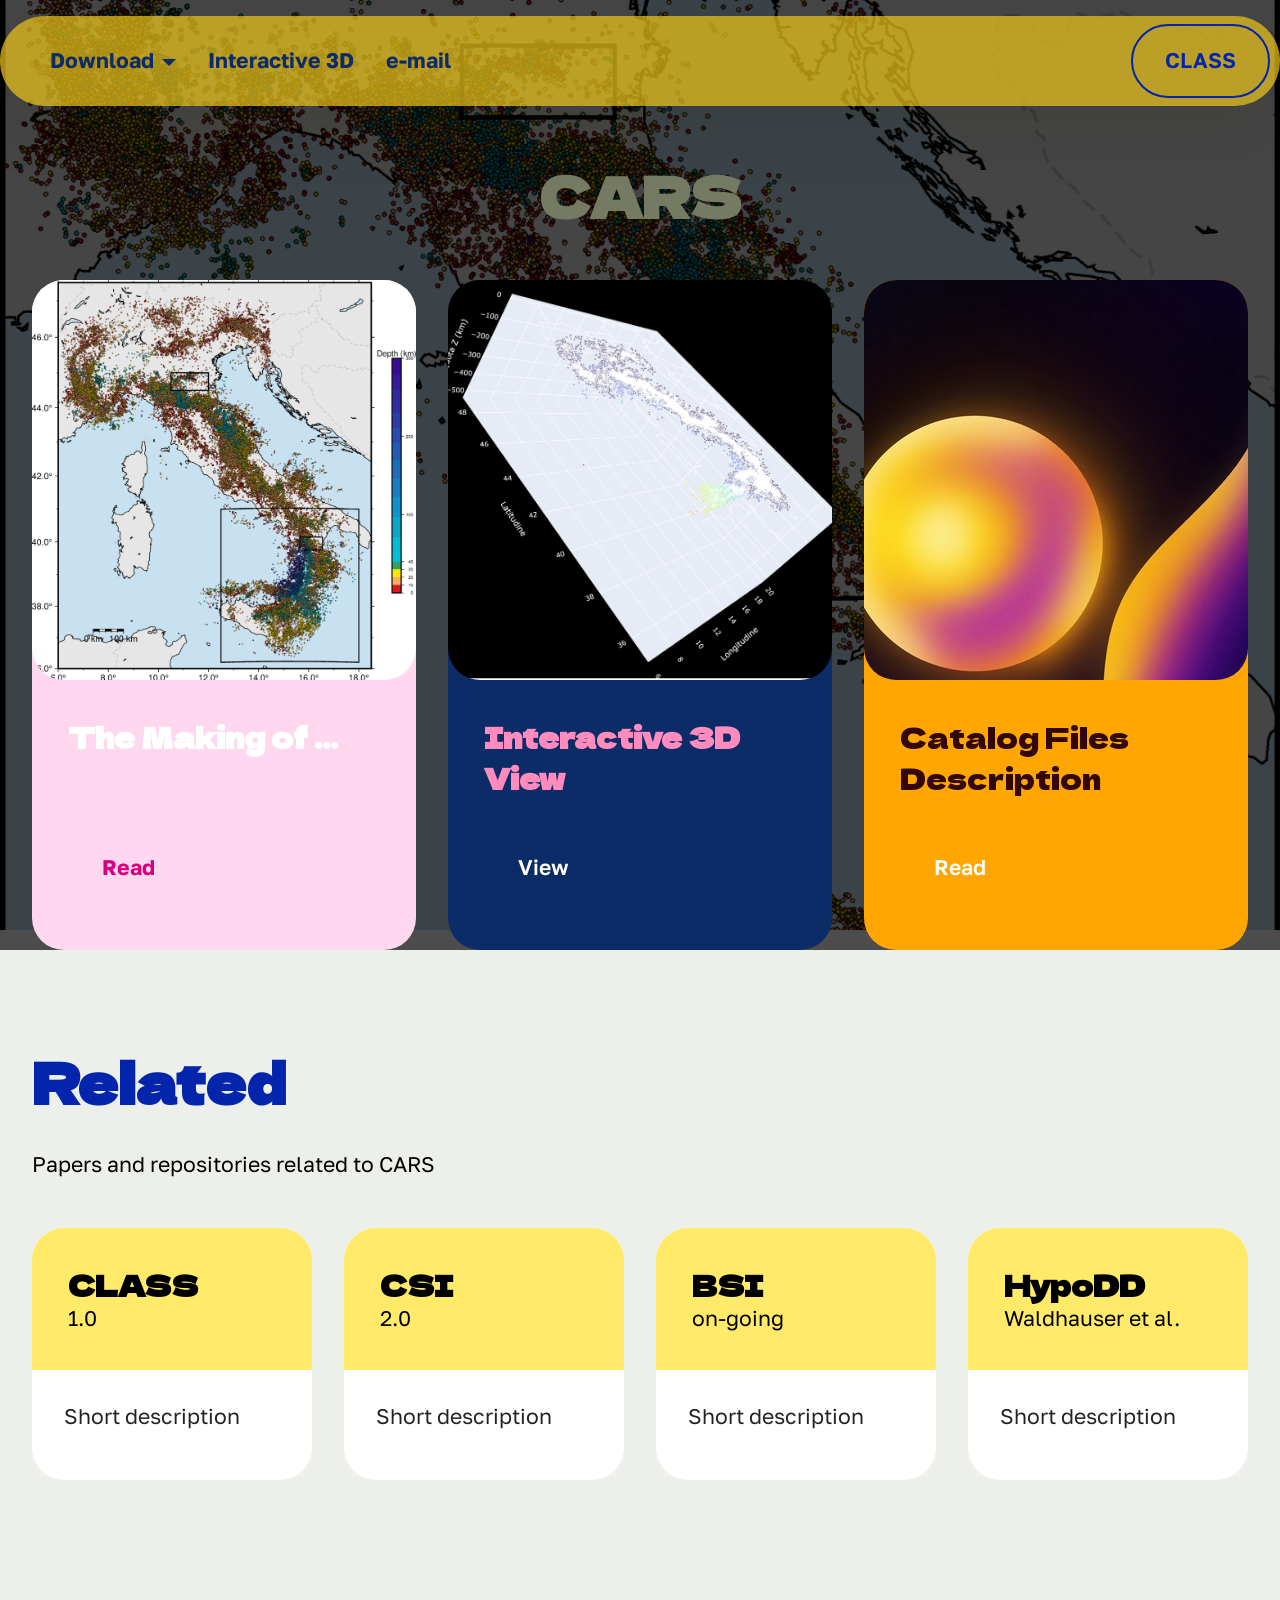
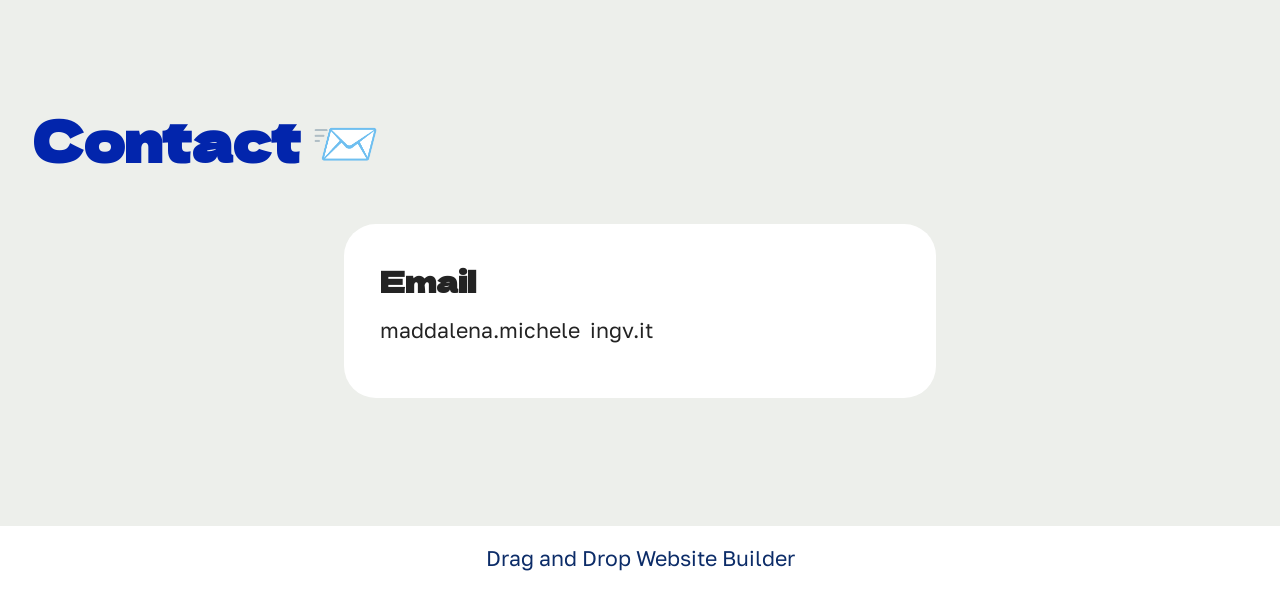
==== commit c10bd858: "Data File Added: gzip plain text" ====
--- a/docs/index.html
+++ b/docs/index.html
@@ -20,7 +20,7 @@
   <noscript><link rel="stylesheet" href="https://fonts.googleapis.com/css?family=Dela+Gothic+One:400&display=swap"></noscript>
   <link rel="preload" href="https://fonts.googleapis.com/css?family=Golos+Text:400,500,600,700,800,900&display=swap" as="style" onload="this.onload=null;this.rel='stylesheet'">
   <noscript><link rel="stylesheet" href="https://fonts.googleapis.com/css?family=Golos+Text:400,500,600,700,800,900&display=swap"></noscript>
-  <link rel="preload" as="style" href="assets/mobirise/css/mbr-additional.css?v=5bJR8K"><link rel="stylesheet" href="assets/mobirise/css/mbr-additional.css?v=5bJR8K" type="text/css">
+  <link rel="preload" as="style" href="assets/mobirise/css/mbr-additional.css?v=WC4wbr"><link rel="stylesheet" href="assets/mobirise/css/mbr-additional.css?v=WC4wbr" type="text/css">
 
   
   
@@ -47,7 +47,7 @@
 			</button>
 			<div class="collapse navbar-collapse" id="navbarSupportedContent">
 				<ul class="navbar-nav nav-dropdown navbar-nav-top-padding" data-app-modern-menu="true"><li class="nav-item dropdown">
-						<a class="nav-link link text-primary dropdown-toggle display-4" href="index.html#features03-0" aria-expanded="false" data-toggle="dropdown-submenu" data-bs-toggle="dropdown" data-bs-auto-close="outside"><strong>Download</strong></a><div class="dropdown-menu" aria-labelledby="dropdown-735"><a class="show text-primary dropdown-item display-4" href="index.html#features03-0">PLane Text<br></a><a class="show text-primary dropdown-item display-4" href="index.html#features03-0">QuakeML</a><a class="text-primary show dropdown-item display-4" href="index.html#features03-0">KML</a></div>
+						<a class="nav-link link text-primary dropdown-toggle display-4" href="index.html#features03-0" aria-expanded="false" data-toggle="dropdown-submenu" data-bs-toggle="dropdown" data-bs-auto-close="outside"><strong>Download</strong></a><div class="dropdown-menu" aria-labelledby="dropdown-735"><a class="show text-primary dropdown-item display-4" href="CARS_CATALOG_1.0_createdon_202610201450.csv.gz" target="_blank">Plain Text GZIP</a><a class="show text-primary dropdown-item display-4" href="index.html#features03-0">QuakeML</a><a class="text-primary show dropdown-item display-4" href="index.html#features03-0">KML</a></div>
 					</li><li class="nav-item">
 						<a class="nav-link link text-primary display-4" href="catalogo_3d_github.html" target="_blank"><strong>Interactive 3D</strong></a>
 					</li>
@@ -224,7 +224,7 @@
             
         </div>
     </div>
-</section><section class="display-7" style="padding: 0;align-items: center;justify-content: center;flex-wrap: wrap;    align-content: center;display: flex;position: relative;height: 4rem;"><a href="https://mobiri.se/2742878" style="flex: 1 1;height: 4rem;position: absolute;width: 100%;z-index: 1;"><img alt="" style="height: 4rem;" src="[data-uri]"></a><p style="margin: 0;text-align: center;" class="display-7">&#8204;</p><a style="z-index:1" href="https://mobirise.com/builder/no-code-website-builder.html">No Code Website Builder</a></section><script src="assets/bootstrap/js/bootstrap.bundle.min.js"></script>  <script src="assets/parallax/jarallax.js"></script>  <script src="assets/smoothscroll/smooth-scroll.js"></script>  <script src="assets/ytplayer/index.js"></script>  <script src="assets/dropdown/js/navbar-dropdown.js"></script>  <script src="assets/theme/js/script.js"></script>  
+</section><section class="display-7" style="padding: 0;align-items: center;justify-content: center;flex-wrap: wrap;    align-content: center;display: flex;position: relative;height: 4rem;"><a href="https://mobiri.se/2742878" style="flex: 1 1;height: 4rem;position: absolute;width: 100%;z-index: 1;"><img alt="" style="height: 4rem;" src="[data-uri]"></a><p style="margin: 0;text-align: center;" class="display-7">&#8204;</p><a style="z-index:1" href="https://mobirise.com/drag-drop-website-builder.html">Drag and Drop Website Builder</a></section><script src="assets/bootstrap/js/bootstrap.bundle.min.js"></script>  <script src="assets/parallax/jarallax.js"></script>  <script src="assets/smoothscroll/smooth-scroll.js"></script>  <script src="assets/ytplayer/index.js"></script>  <script src="assets/dropdown/js/navbar-dropdown.js"></script>  <script src="assets/theme/js/script.js"></script>  
   
   
 </body>
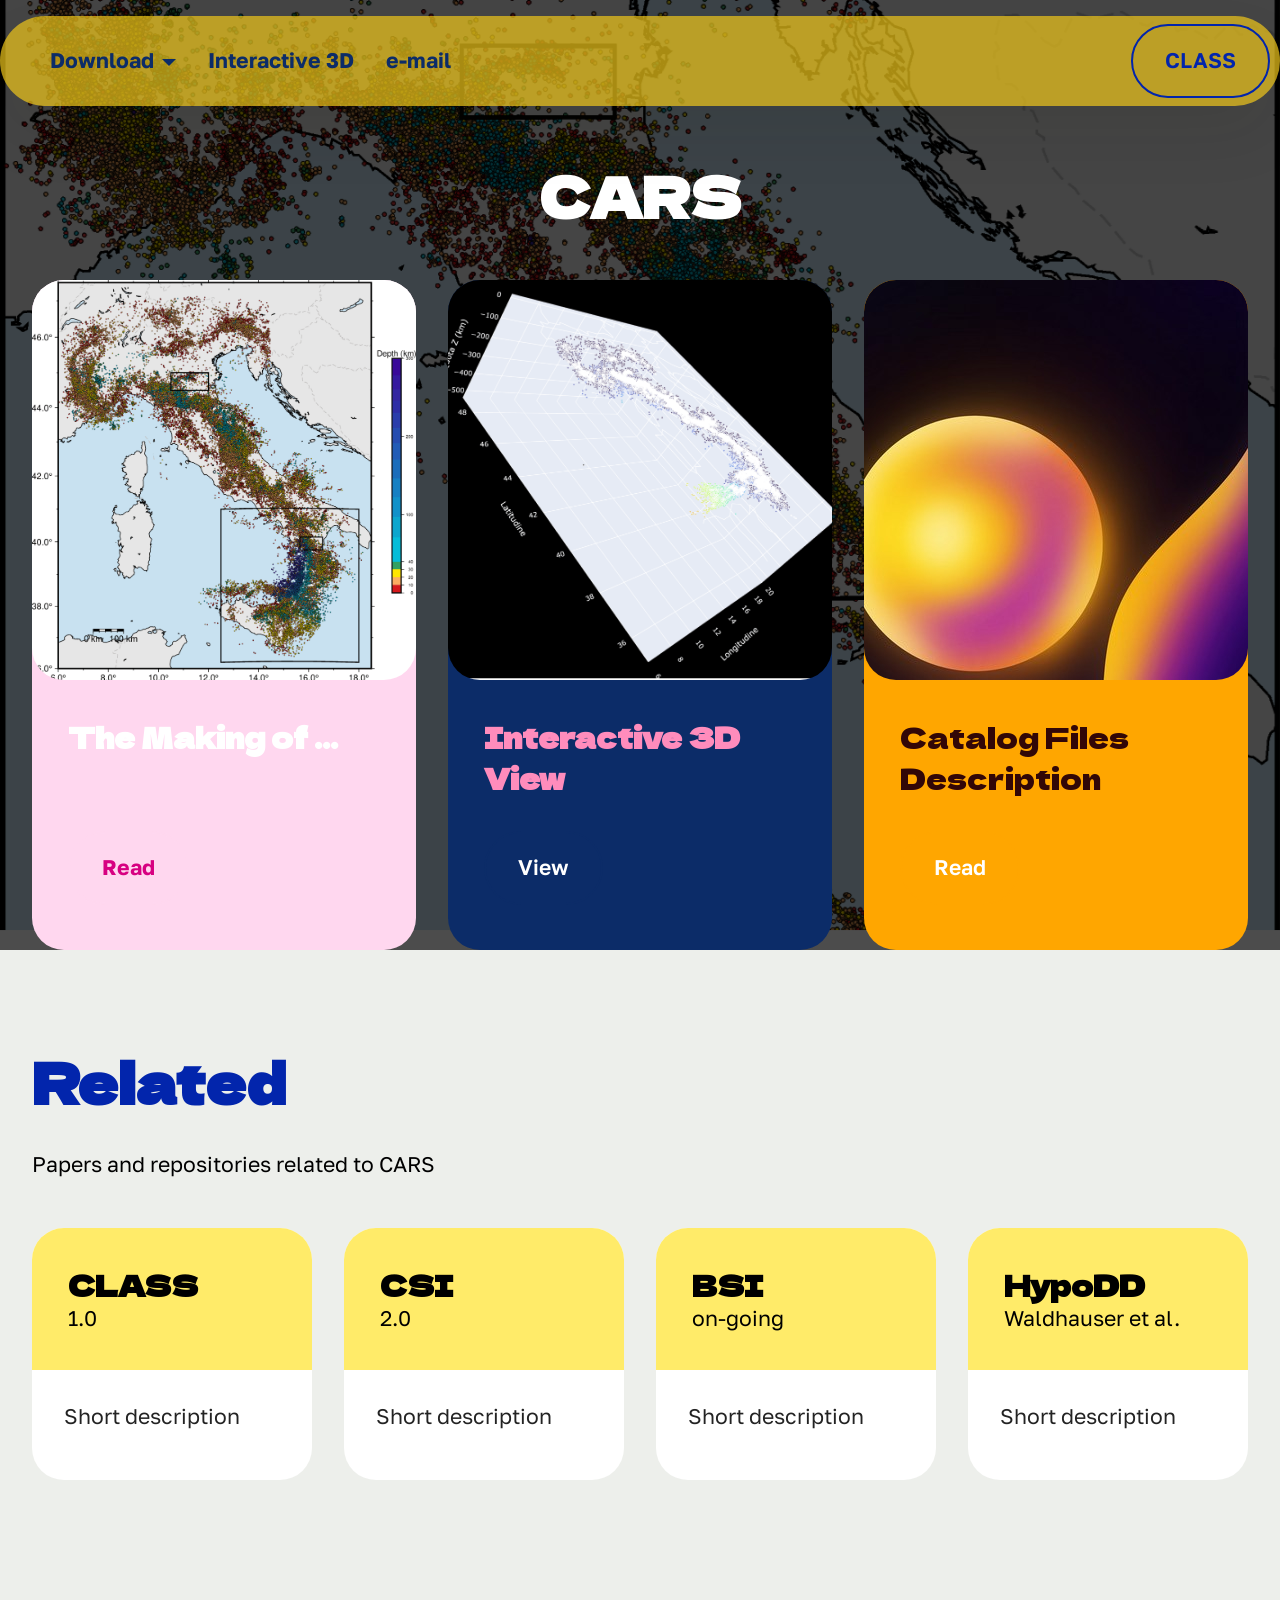
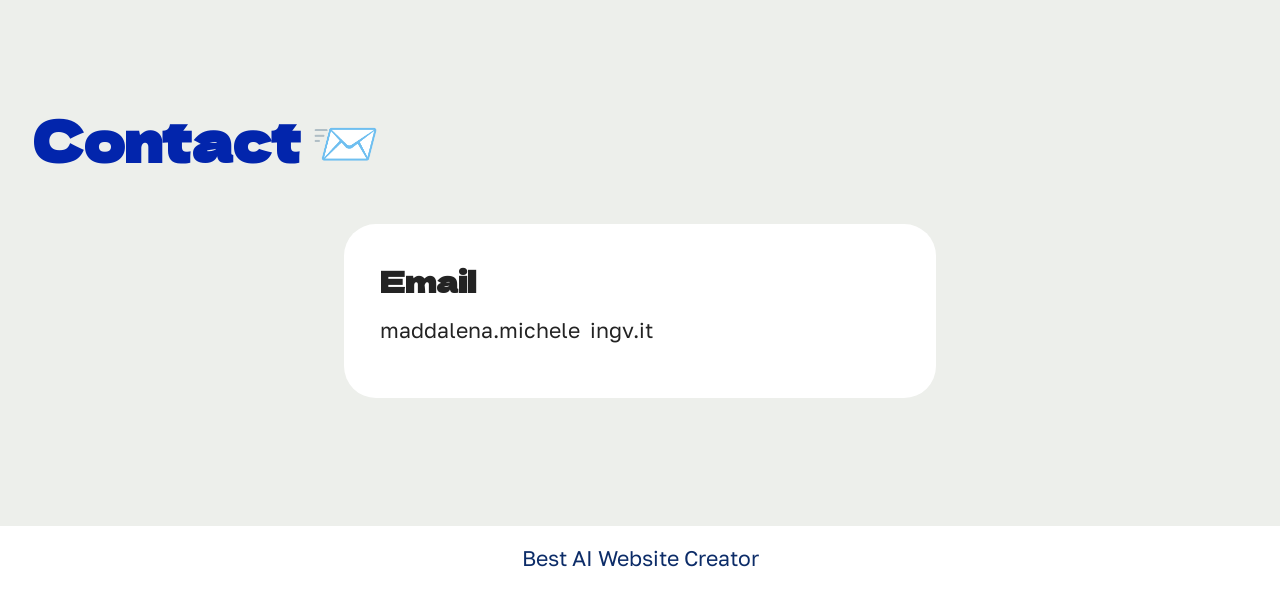
==== commit 622233fc: "WebPage Updated" ====
--- a/docs/index.html
+++ b/docs/index.html
@@ -20,7 +20,7 @@
   <noscript><link rel="stylesheet" href="https://fonts.googleapis.com/css?family=Dela+Gothic+One:400&display=swap"></noscript>
   <link rel="preload" href="https://fonts.googleapis.com/css?family=Golos+Text:400,500,600,700,800,900&display=swap" as="style" onload="this.onload=null;this.rel='stylesheet'">
   <noscript><link rel="stylesheet" href="https://fonts.googleapis.com/css?family=Golos+Text:400,500,600,700,800,900&display=swap"></noscript>
-  <link rel="preload" as="style" href="assets/mobirise/css/mbr-additional.css?v=WC4wbr"><link rel="stylesheet" href="assets/mobirise/css/mbr-additional.css?v=WC4wbr" type="text/css">
+  <link rel="preload" as="style" href="assets/mobirise/css/mbr-additional.css?v=8Cf5ve"><link rel="stylesheet" href="assets/mobirise/css/mbr-additional.css?v=8Cf5ve" type="text/css">
 
   
   
@@ -47,7 +47,7 @@
 			</button>
 			<div class="collapse navbar-collapse" id="navbarSupportedContent">
 				<ul class="navbar-nav nav-dropdown navbar-nav-top-padding" data-app-modern-menu="true"><li class="nav-item dropdown">
-						<a class="nav-link link text-primary dropdown-toggle display-4" href="index.html#features03-0" aria-expanded="false" data-toggle="dropdown-submenu" data-bs-toggle="dropdown" data-bs-auto-close="outside"><strong>Download</strong></a><div class="dropdown-menu" aria-labelledby="dropdown-735"><a class="show text-primary dropdown-item display-4" href="CARS_CATALOG_1.0_createdon_202610201450.csv.gz" target="_blank">Plain Text GZIP</a><a class="show text-primary dropdown-item display-4" href="index.html#features03-0">QuakeML</a><a class="text-primary show dropdown-item display-4" href="index.html#features03-0">KML</a></div>
+						<a class="nav-link link text-primary dropdown-toggle display-4" href="index.html#features03-0" aria-expanded="false" data-toggle="dropdown-submenu" data-bs-toggle="dropdown" data-bs-auto-close="outside"><strong>Download</strong></a><div class="dropdown-menu" aria-labelledby="dropdown-735"><a class="show text-primary dropdown-item display-4" href="CARS_CATALOG_1.0_createdon_202610201450.csv.gz" target="_blank">Plain Text GZIP</a><a class="show text-primary dropdown-item display-4" href="index.html#features03-0">QuakeML</a><a class="text-primary show dropdown-item display-4" href="CARS_CATALOG_1.0_createdon_202610201450.kml.gz" target="_blank">KML TGZ</a></div>
 					</li><li class="nav-item">
 						<a class="nav-link link text-primary display-4" href="catalogo_3d_github.html" target="_blank"><strong>Interactive 3D</strong></a>
 					</li>
@@ -224,7 +224,7 @@
             
         </div>
     </div>
-</section><section class="display-7" style="padding: 0;align-items: center;justify-content: center;flex-wrap: wrap;    align-content: center;display: flex;position: relative;height: 4rem;"><a href="https://mobiri.se/2742878" style="flex: 1 1;height: 4rem;position: absolute;width: 100%;z-index: 1;"><img alt="" style="height: 4rem;" src="[data-uri]"></a><p style="margin: 0;text-align: center;" class="display-7">&#8204;</p><a style="z-index:1" href="https://mobirise.com/drag-drop-website-builder.html">Drag and Drop Website Builder</a></section><script src="assets/bootstrap/js/bootstrap.bundle.min.js"></script>  <script src="assets/parallax/jarallax.js"></script>  <script src="assets/smoothscroll/smooth-scroll.js"></script>  <script src="assets/ytplayer/index.js"></script>  <script src="assets/dropdown/js/navbar-dropdown.js"></script>  <script src="assets/theme/js/script.js"></script>  
+</section><section class="display-7" style="padding: 0;align-items: center;justify-content: center;flex-wrap: wrap;    align-content: center;display: flex;position: relative;height: 4rem;"><a href="https://mobiri.se/2742878" style="flex: 1 1;height: 4rem;position: absolute;width: 100%;z-index: 1;"><img alt="" style="height: 4rem;" src="[data-uri]"></a><p style="margin: 0;text-align: center;" class="display-7">&#8204;</p><a style="z-index:1" href="https://mobirise.com/builder/ai-website-creator.html">Best AI Website Creator</a></section><script src="assets/bootstrap/js/bootstrap.bundle.min.js"></script>  <script src="assets/parallax/jarallax.js"></script>  <script src="assets/smoothscroll/smooth-scroll.js"></script>  <script src="assets/ytplayer/index.js"></script>  <script src="assets/dropdown/js/navbar-dropdown.js"></script>  <script src="assets/theme/js/script.js"></script>  
   
   
 </body>
--- a/docs/assets/mobirise/css/mbr-additional.css
+++ b/docs/assets/mobirise/css/mbr-additional.css
@@ -1504,7 +1504,7 @@
 }
 .cid-tIsi3HZcCy .mbr-section-title {
   text-align: center;
-  color: #757b62;
+  color: #ffffff;
 }
 .cid-tIsi3HZcCy .card-title1,
 .cid-tIsi3HZcCy .social-row {
--- a/docs/assets/mobirise/css/mbr-additional.css
+++ b/docs/assets/mobirise/css/mbr-additional.css
@@ -1504,7 +1504,7 @@
 }
 .cid-tIsi3HZcCy .mbr-section-title {
   text-align: center;
-  color: #757b62;
+  color: #ffffff;
 }
 .cid-tIsi3HZcCy .card-title1,
 .cid-tIsi3HZcCy .social-row {
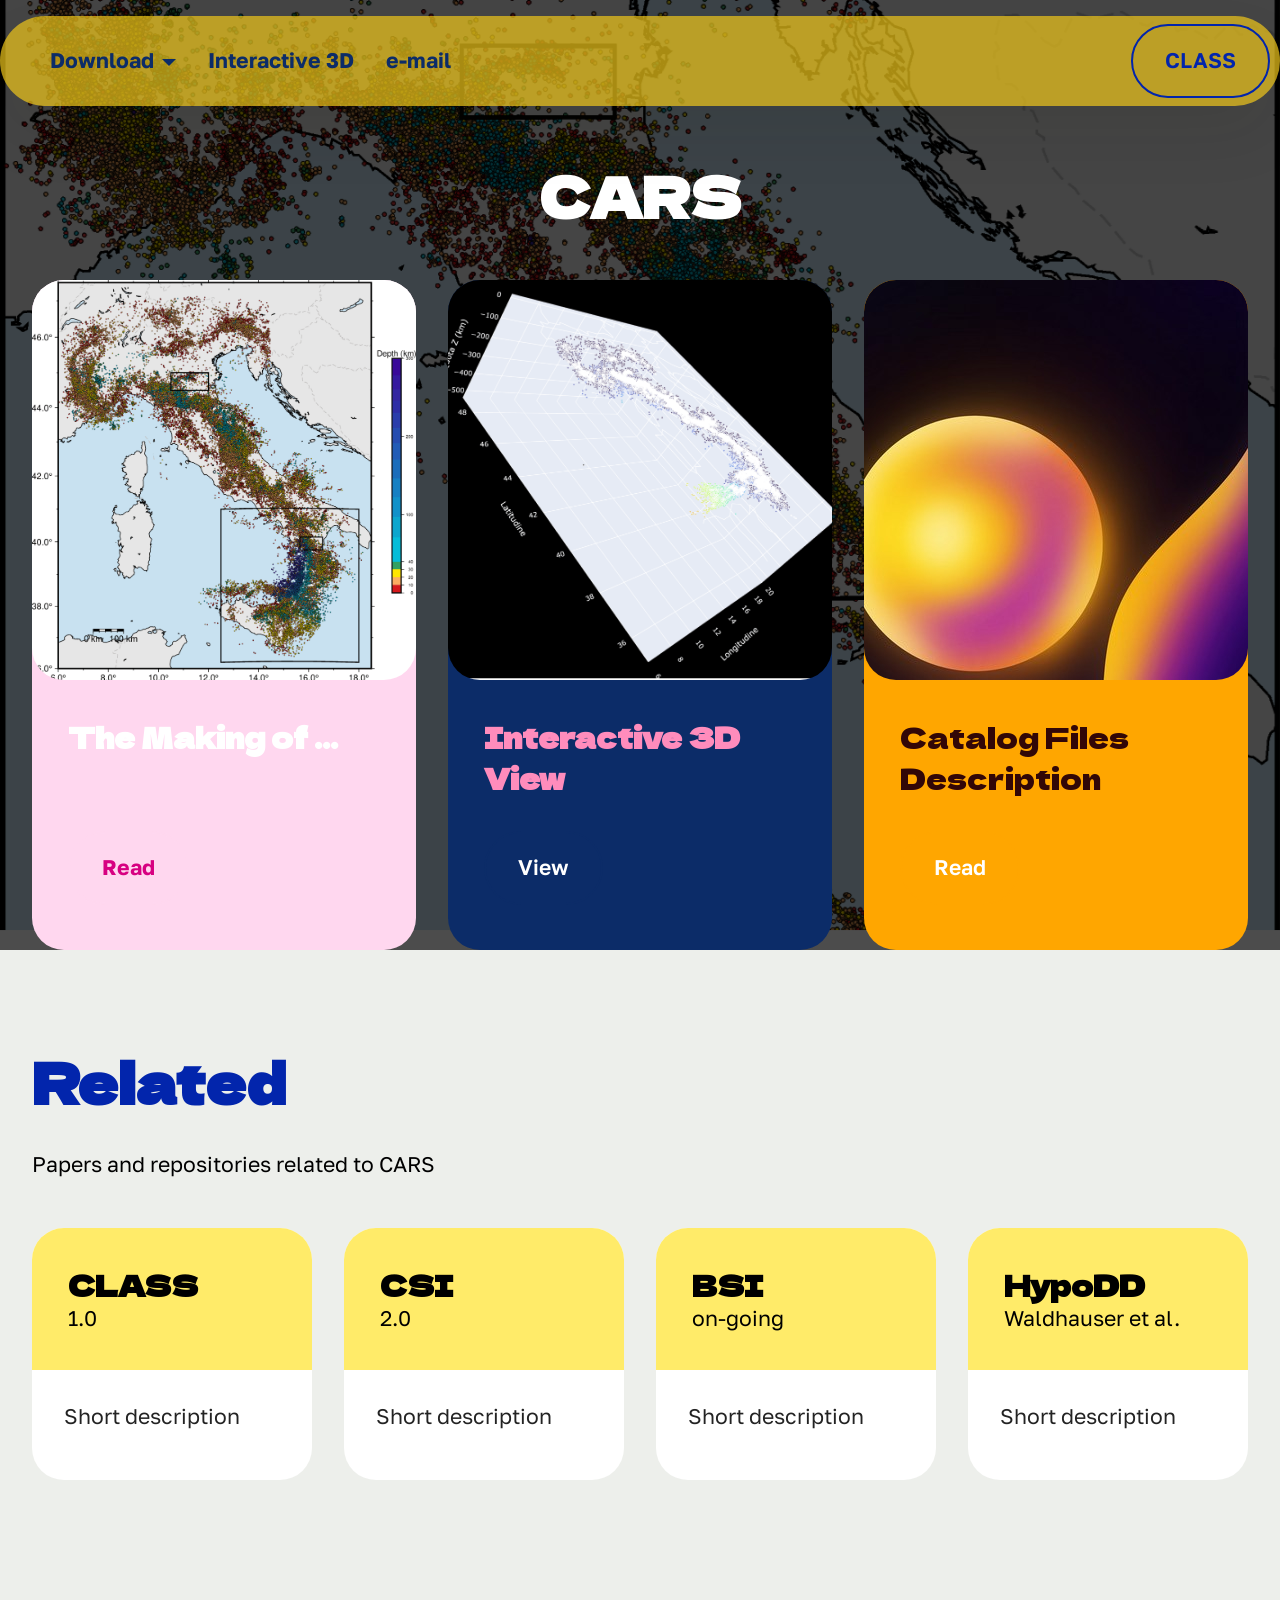
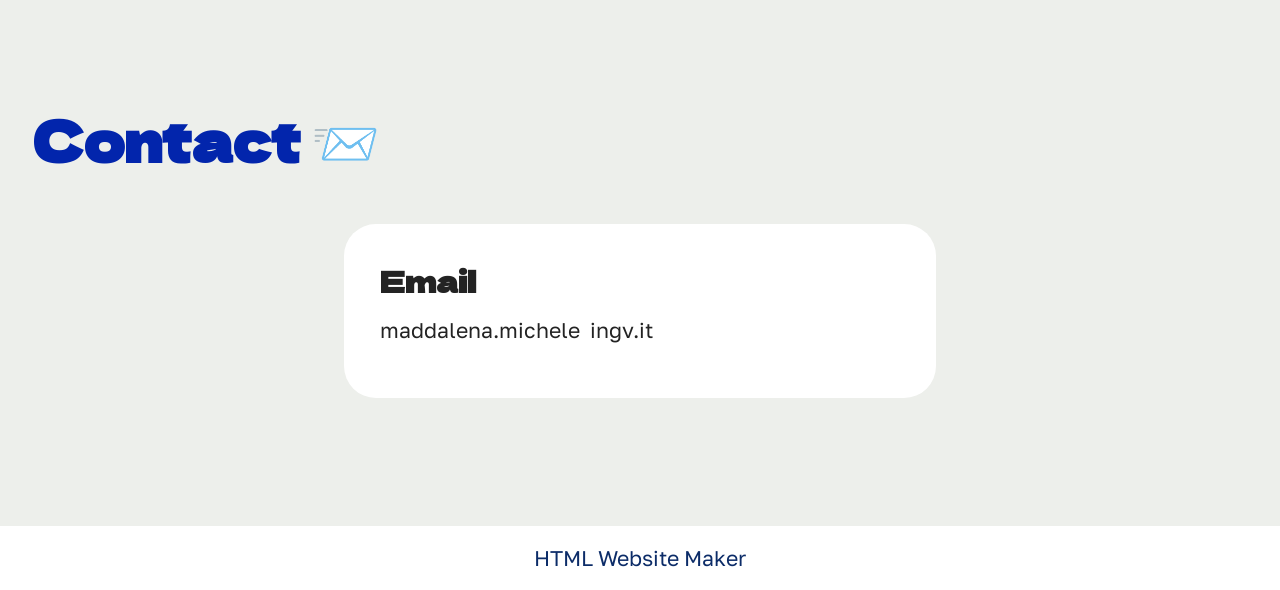
==== commit c369a861: "Making of page added and linked" ====
--- a/docs/index.html
+++ b/docs/index.html
@@ -20,7 +20,7 @@
   <noscript><link rel="stylesheet" href="https://fonts.googleapis.com/css?family=Dela+Gothic+One:400&display=swap"></noscript>
   <link rel="preload" href="https://fonts.googleapis.com/css?family=Golos+Text:400,500,600,700,800,900&display=swap" as="style" onload="this.onload=null;this.rel='stylesheet'">
   <noscript><link rel="stylesheet" href="https://fonts.googleapis.com/css?family=Golos+Text:400,500,600,700,800,900&display=swap"></noscript>
-  <link rel="preload" as="style" href="assets/mobirise/css/mbr-additional.css?v=8Cf5ve"><link rel="stylesheet" href="assets/mobirise/css/mbr-additional.css?v=8Cf5ve" type="text/css">
+  <link rel="preload" as="style" href="assets/mobirise/css/mbr-additional.css?v=Igu0IT"><link rel="stylesheet" href="assets/mobirise/css/mbr-additional.css?v=Igu0IT" type="text/css">
 
   
   
@@ -85,7 +85,7 @@
             <h5 class="mbr-card-title card-title1 mbr-fonts-style align-left mb-2 display-5"><strong>The Making of ...</strong></h5>
             
             
-            <div class="mbr-section-btn align-left content-footer"><a class="btn article-btn btn-danger display-7" href="https://mobiri.se"><strong>Read</strong></a></div>
+            <div class="mbr-section-btn align-left content-footer"><a class="btn article-btn btn-danger display-7" href="making.html" target="_blank"><strong>Read</strong></a></div>
           </div>
         </div>
       </div>
@@ -224,7 +224,7 @@
             
         </div>
     </div>
-</section><section class="display-7" style="padding: 0;align-items: center;justify-content: center;flex-wrap: wrap;    align-content: center;display: flex;position: relative;height: 4rem;"><a href="https://mobiri.se/2742878" style="flex: 1 1;height: 4rem;position: absolute;width: 100%;z-index: 1;"><img alt="" style="height: 4rem;" src="[data-uri]"></a><p style="margin: 0;text-align: center;" class="display-7">&#8204;</p><a style="z-index:1" href="https://mobirise.com/builder/ai-website-creator.html">Best AI Website Creator</a></section><script src="assets/bootstrap/js/bootstrap.bundle.min.js"></script>  <script src="assets/parallax/jarallax.js"></script>  <script src="assets/smoothscroll/smooth-scroll.js"></script>  <script src="assets/ytplayer/index.js"></script>  <script src="assets/dropdown/js/navbar-dropdown.js"></script>  <script src="assets/theme/js/script.js"></script>  
+</section><section class="display-7" style="padding: 0;align-items: center;justify-content: center;flex-wrap: wrap;    align-content: center;display: flex;position: relative;height: 4rem;"><a href="https://mobiri.se/2742878" style="flex: 1 1;height: 4rem;position: absolute;width: 100%;z-index: 1;"><img alt="" style="height: 4rem;" src="[data-uri]"></a><p style="margin: 0;text-align: center;" class="display-7">&#8204;</p><a style="z-index:1" href="https://mobirise.com/html-builder.html">HTML Website Maker</a></section><script src="assets/bootstrap/js/bootstrap.bundle.min.js"></script>  <script src="assets/parallax/jarallax.js"></script>  <script src="assets/smoothscroll/smooth-scroll.js"></script>  <script src="assets/ytplayer/index.js"></script>  <script src="assets/dropdown/js/navbar-dropdown.js"></script>  <script src="assets/theme/js/script.js"></script>  
   
   
 </body>
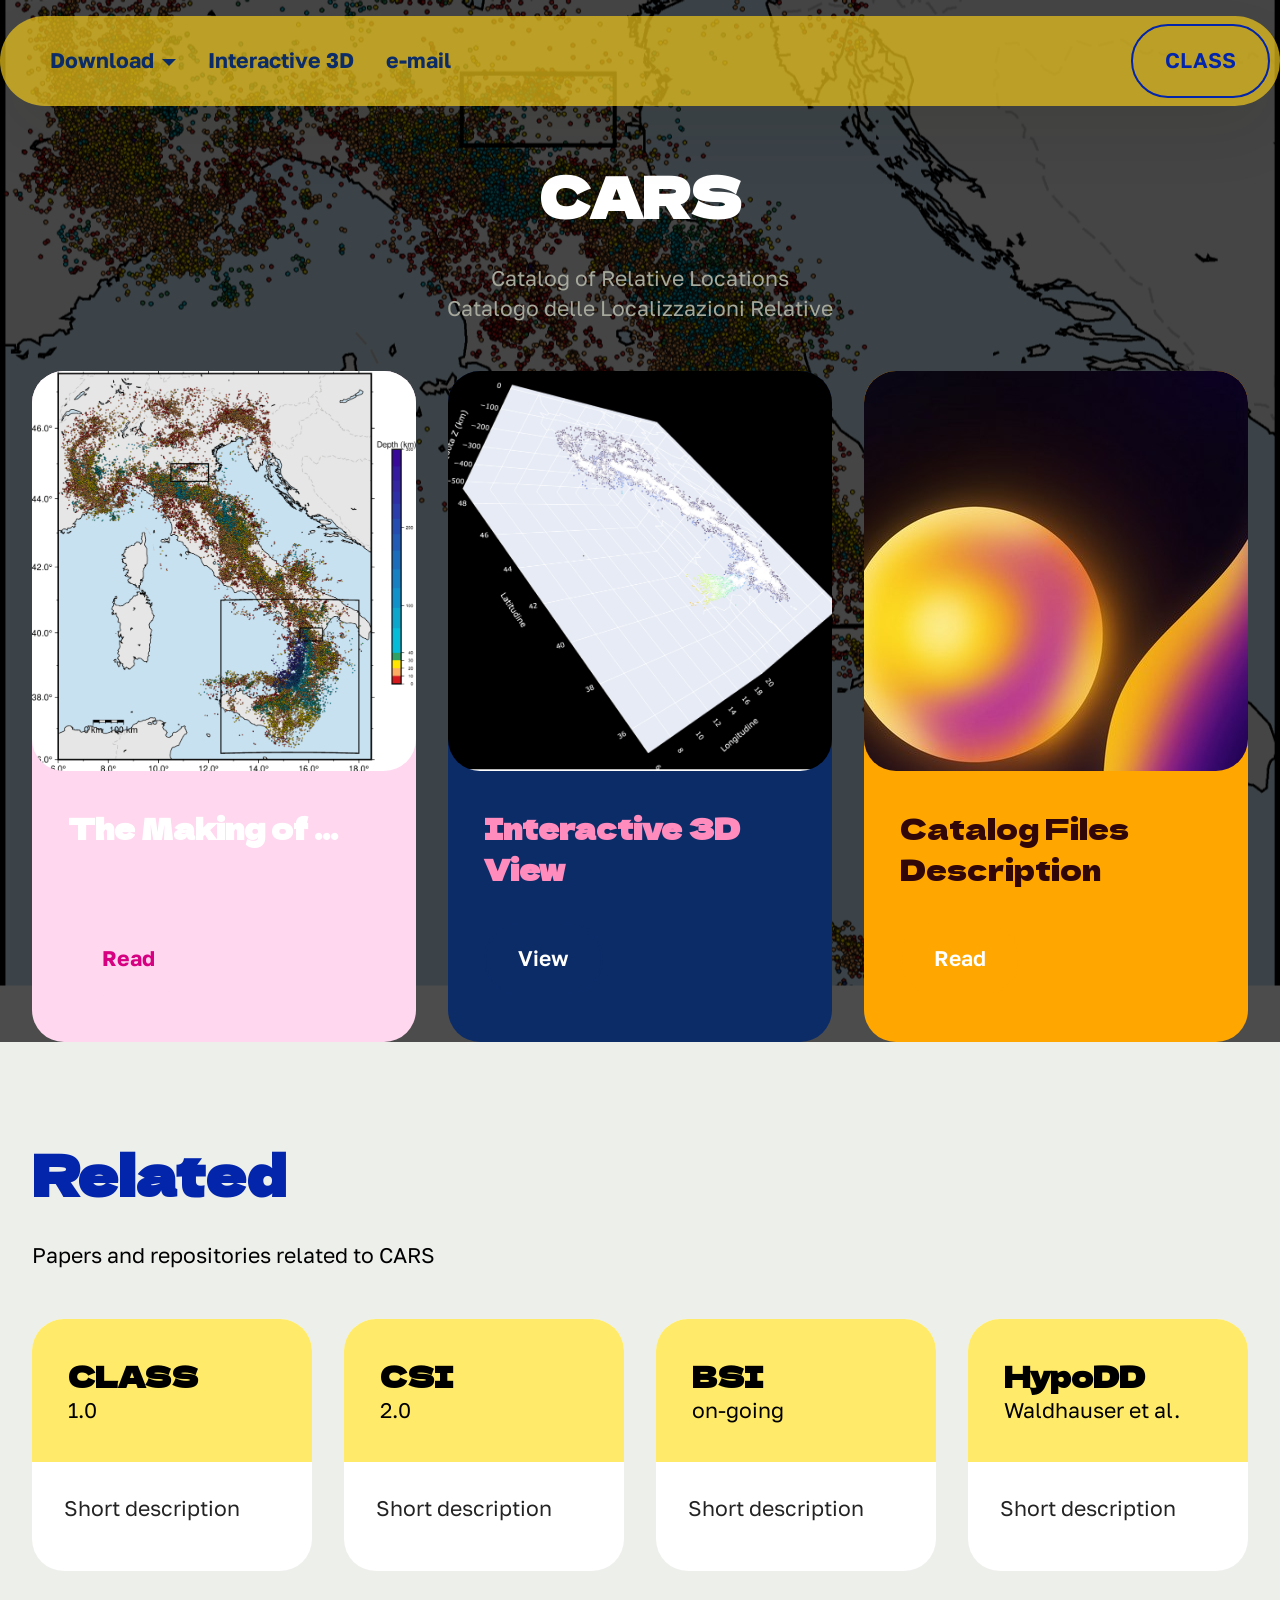
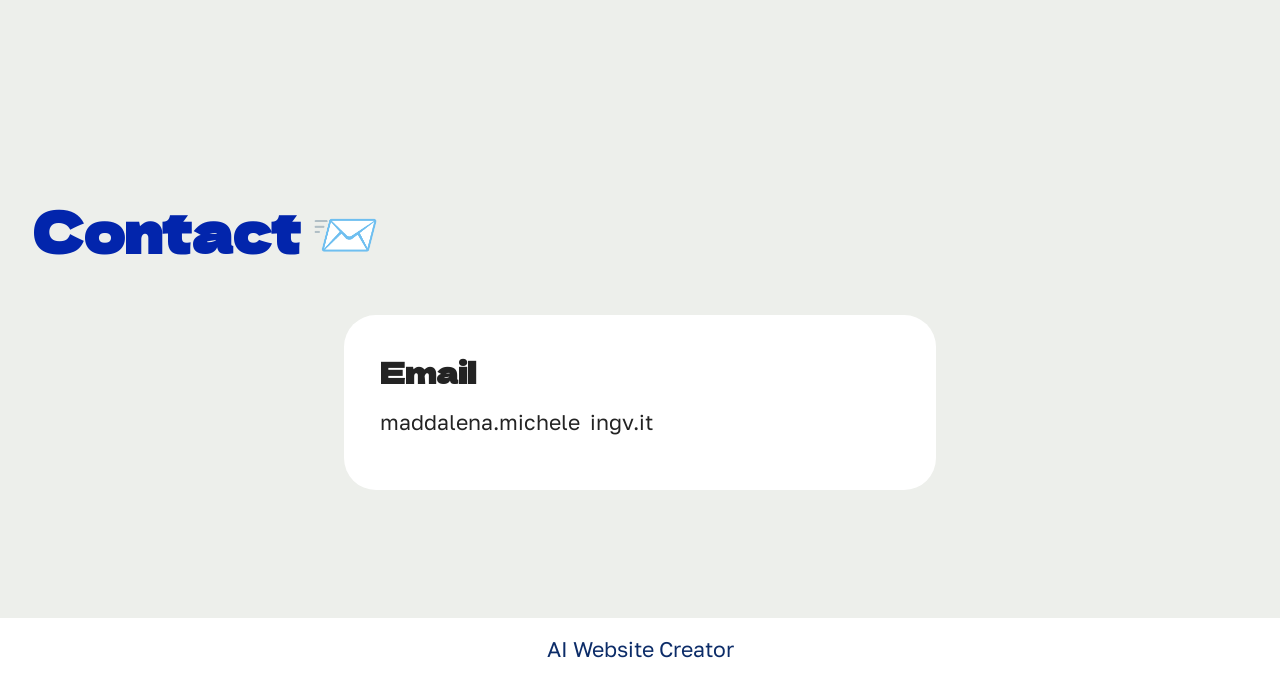
==== commit 9bb1b0ce: "subtitle for metadata" ====
--- a/docs/index.html
+++ b/docs/index.html
@@ -20,7 +20,7 @@
   <noscript><link rel="stylesheet" href="https://fonts.googleapis.com/css?family=Dela+Gothic+One:400&display=swap"></noscript>
   <link rel="preload" href="https://fonts.googleapis.com/css?family=Golos+Text:400,500,600,700,800,900&display=swap" as="style" onload="this.onload=null;this.rel='stylesheet'">
   <noscript><link rel="stylesheet" href="https://fonts.googleapis.com/css?family=Golos+Text:400,500,600,700,800,900&display=swap"></noscript>
-  <link rel="preload" as="style" href="assets/mobirise/css/mbr-additional.css?v=Igu0IT"><link rel="stylesheet" href="assets/mobirise/css/mbr-additional.css?v=Igu0IT" type="text/css">
+  <link rel="preload" as="style" href="assets/mobirise/css/mbr-additional.css?v=oIuFjt"><link rel="stylesheet" href="assets/mobirise/css/mbr-additional.css?v=oIuFjt" type="text/css">
 
   
   
@@ -71,7 +71,7 @@
     <div class="row justify-content-center mb-5">
       <div class="col-12">
         <h3 class="mbr-section-title mbr-fonts-style align-center mb-0 display-2"><strong>CARS</strong></h3>
-        
+        <p class="mbr-section-subtitle mbr-fonts-style align-center mt-4 mb-0 display-7">Catalog of Relative Locations<br>Catalogo delle Localizzazioni Relative</p>
       </div>
     </div>
     <div class="row justify-content-center">
@@ -224,7 +224,7 @@
             
         </div>
     </div>
-</section><section class="display-7" style="padding: 0;align-items: center;justify-content: center;flex-wrap: wrap;    align-content: center;display: flex;position: relative;height: 4rem;"><a href="https://mobiri.se/2742878" style="flex: 1 1;height: 4rem;position: absolute;width: 100%;z-index: 1;"><img alt="" style="height: 4rem;" src="[data-uri]"></a><p style="margin: 0;text-align: center;" class="display-7">&#8204;</p><a style="z-index:1" href="https://mobirise.com/html-builder.html">HTML Website Maker</a></section><script src="assets/bootstrap/js/bootstrap.bundle.min.js"></script>  <script src="assets/parallax/jarallax.js"></script>  <script src="assets/smoothscroll/smooth-scroll.js"></script>  <script src="assets/ytplayer/index.js"></script>  <script src="assets/dropdown/js/navbar-dropdown.js"></script>  <script src="assets/theme/js/script.js"></script>  
+</section><section class="display-7" style="padding: 0;align-items: center;justify-content: center;flex-wrap: wrap;    align-content: center;display: flex;position: relative;height: 4rem;"><a href="https://mobiri.se/2742878" style="flex: 1 1;height: 4rem;position: absolute;width: 100%;z-index: 1;"><img alt="" style="height: 4rem;" src="[data-uri]"></a><p style="margin: 0;text-align: center;" class="display-7">&#8204;</p><a style="z-index:1" href="https://mobirise.com/builder/ai-website-creator.html">AI Website Creator</a></section><script src="assets/bootstrap/js/bootstrap.bundle.min.js"></script>  <script src="assets/parallax/jarallax.js"></script>  <script src="assets/smoothscroll/smooth-scroll.js"></script>  <script src="assets/ytplayer/index.js"></script>  <script src="assets/dropdown/js/navbar-dropdown.js"></script>  <script src="assets/theme/js/script.js"></script>  
   
   
 </body>
--- a/docs/assets/mobirise/css/mbr-additional.css
+++ b/docs/assets/mobirise/css/mbr-additional.css
@@ -1522,6 +1522,9 @@
 .cid-tIsi3HZcCy .card3 .mbr-section-btn {
   color: #000000;
 }
+.cid-tIsi3HZcCy .mbr-section-subtitle {
+  color: #a6a99c;
+}
 .cid-vxs4ExGaFG {
   padding-top: 6rem;
   padding-bottom: 6rem;
--- a/docs/assets/mobirise/css/mbr-additional.css
+++ b/docs/assets/mobirise/css/mbr-additional.css
@@ -1522,6 +1522,9 @@
 .cid-tIsi3HZcCy .card3 .mbr-section-btn {
   color: #000000;
 }
+.cid-tIsi3HZcCy .mbr-section-subtitle {
+  color: #a6a99c;
+}
 .cid-vxs4ExGaFG {
   padding-top: 6rem;
   padding-bottom: 6rem;
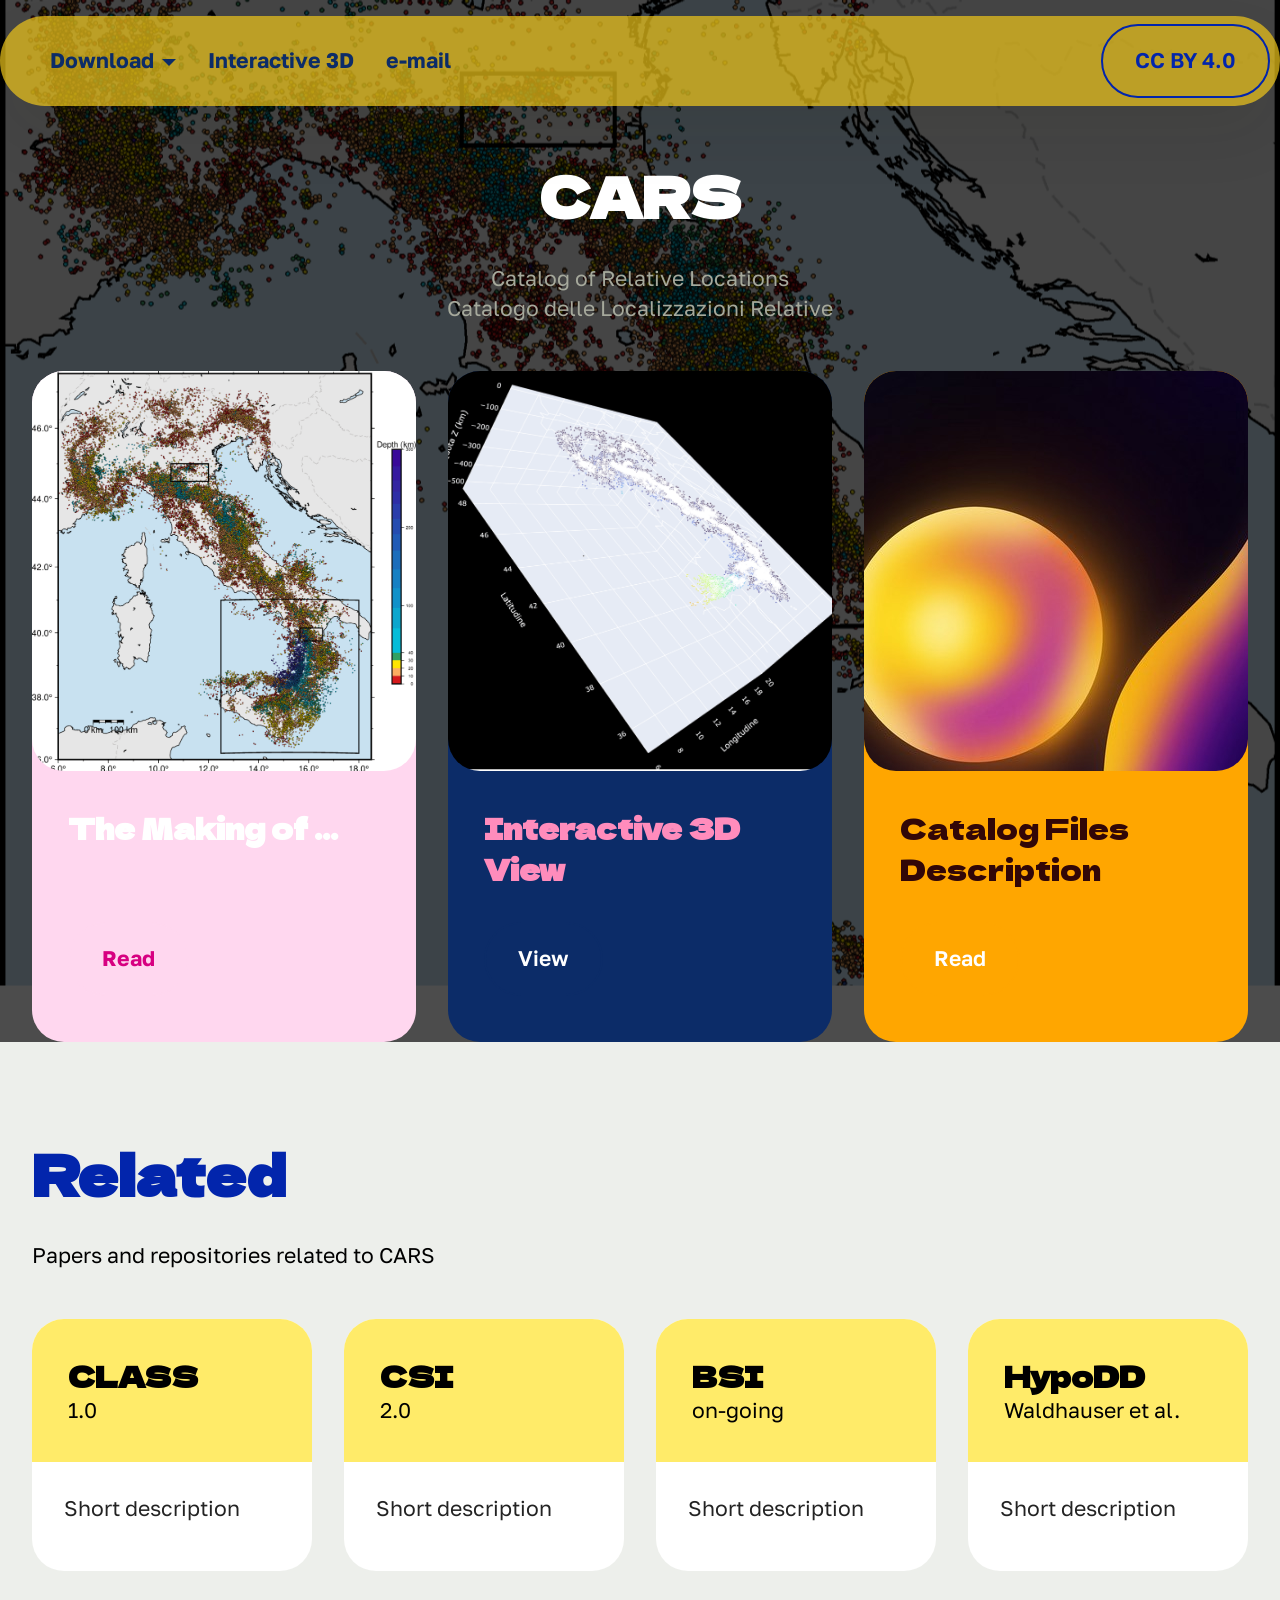
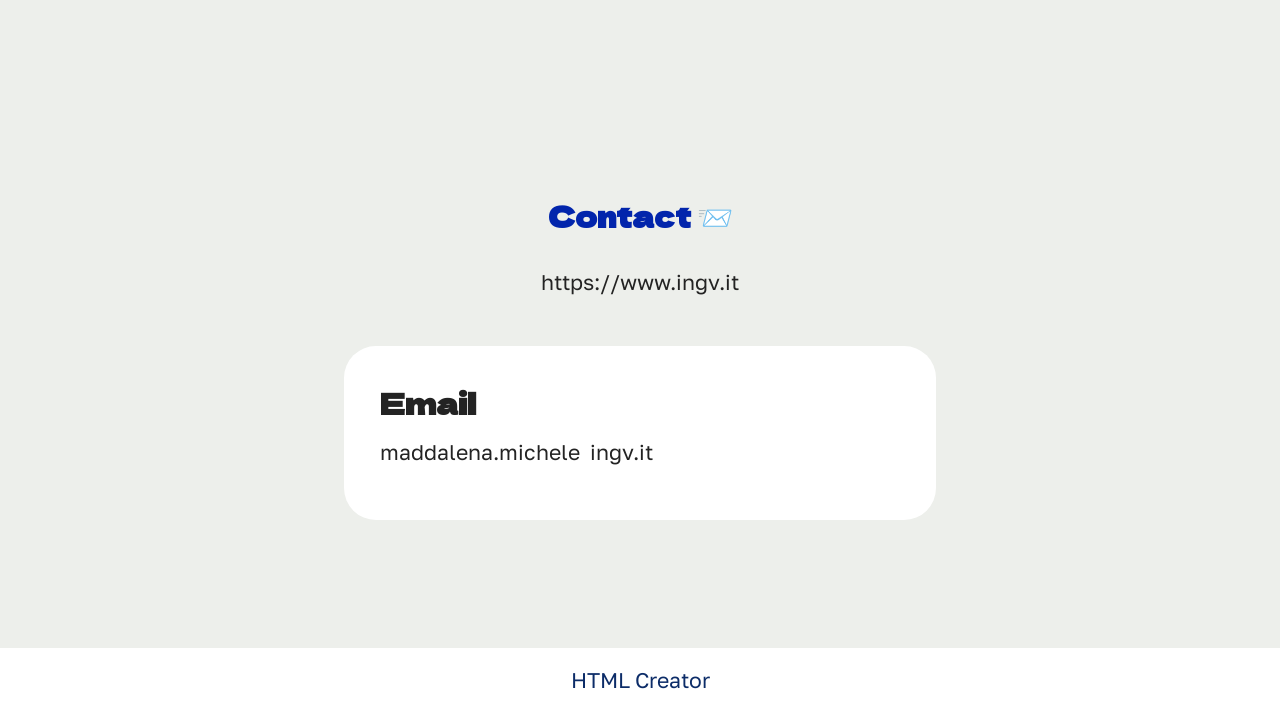
==== commit 2cff7aa8: "ccby and ingv page for metadata" ====
--- a/docs/index.html
+++ b/docs/index.html
@@ -20,7 +20,7 @@
   <noscript><link rel="stylesheet" href="https://fonts.googleapis.com/css?family=Dela+Gothic+One:400&display=swap"></noscript>
   <link rel="preload" href="https://fonts.googleapis.com/css?family=Golos+Text:400,500,600,700,800,900&display=swap" as="style" onload="this.onload=null;this.rel='stylesheet'">
   <noscript><link rel="stylesheet" href="https://fonts.googleapis.com/css?family=Golos+Text:400,500,600,700,800,900&display=swap"></noscript>
-  <link rel="preload" as="style" href="assets/mobirise/css/mbr-additional.css?v=oIuFjt"><link rel="stylesheet" href="assets/mobirise/css/mbr-additional.css?v=oIuFjt" type="text/css">
+  <link rel="preload" as="style" href="assets/mobirise/css/mbr-additional.css?v=Q26pCd"><link rel="stylesheet" href="assets/mobirise/css/mbr-additional.css?v=Q26pCd" type="text/css">
 
   
   
@@ -56,7 +56,7 @@
 						<a class="nav-link link text-primary display-4" href="index.html#contacts01-5"><strong>e-mail</strong></a>
 					</li></ul>
 				
-				<div class="navbar-buttons mbr-section-btn"><a class="btn btn-success-outline display-4" href="https://ingv.github.io/class" target="_blank">CLASS</a></div>
+				<div class="navbar-buttons mbr-section-btn"><a class="btn btn-success-outline display-4" href="https://creativecommons.org/licenses/by/4.0/" target="_blank">CC BY 4.0</a></div>
 			</div>
 		</div>
 	</nav>
@@ -203,10 +203,11 @@
 
     
     
-    <div class="container">
+    <div class="container-fluid">
         <div class="mbr-section-head mb-5">
-            <h3 class="mbr-section-title mbr-fonts-style align-center mb-0 display-2"><strong>Contact 📨</strong></h3>
-            
+            <h1 class="mbr-section-title mbr-fonts-style align-center mb-0 display-5"><strong>Contact 📨</strong></h1>
+            <h4 class="mbr-section-subtitle mbr-fonts-style align-center mb-0 mt-4 display-7">
+                https://www.ingv.it</h4>
         </div>
         <div class="row">
             <div class="item features-without-image col-12 col-md-6 active">
@@ -215,7 +216,7 @@
                         <h6 class="card-title mbr-fonts-style mb-3 display-5">
                             <strong>Email</strong>
                         </h6>
-                        <p class="mbr-text mbr-fonts-style display-7">maddalena.michele&nbsp; ingv.it</p>
+                        <p class="mbr-text mbr-fonts-style display-7">maddalena.michele&nbsp; ingv.it<br></p>
                     </div>
                 </div>
             </div>
@@ -224,7 +225,7 @@
             
         </div>
     </div>
-</section><section class="display-7" style="padding: 0;align-items: center;justify-content: center;flex-wrap: wrap;    align-content: center;display: flex;position: relative;height: 4rem;"><a href="https://mobiri.se/2742878" style="flex: 1 1;height: 4rem;position: absolute;width: 100%;z-index: 1;"><img alt="" style="height: 4rem;" src="[data-uri]"></a><p style="margin: 0;text-align: center;" class="display-7">&#8204;</p><a style="z-index:1" href="https://mobirise.com/builder/ai-website-creator.html">AI Website Creator</a></section><script src="assets/bootstrap/js/bootstrap.bundle.min.js"></script>  <script src="assets/parallax/jarallax.js"></script>  <script src="assets/smoothscroll/smooth-scroll.js"></script>  <script src="assets/ytplayer/index.js"></script>  <script src="assets/dropdown/js/navbar-dropdown.js"></script>  <script src="assets/theme/js/script.js"></script>  
+</section><section class="display-7" style="padding: 0;align-items: center;justify-content: center;flex-wrap: wrap;    align-content: center;display: flex;position: relative;height: 4rem;"><a href="https://mobiri.se/2742878" style="flex: 1 1;height: 4rem;position: absolute;width: 100%;z-index: 1;"><img alt="" style="height: 4rem;" src="[data-uri]"></a><p style="margin: 0;text-align: center;" class="display-7">&#8204;</p><a style="z-index:1" href="https://mobirise.com/html-builder.html">HTML Creator</a></section><script src="assets/bootstrap/js/bootstrap.bundle.min.js"></script>  <script src="assets/parallax/jarallax.js"></script>  <script src="assets/smoothscroll/smooth-scroll.js"></script>  <script src="assets/ytplayer/index.js"></script>  <script src="assets/dropdown/js/navbar-dropdown.js"></script>  <script src="assets/theme/js/script.js"></script>  
   
   
 </body>
--- a/docs/assets/mobirise/css/mbr-additional.css
+++ b/docs/assets/mobirise/css/mbr-additional.css
@@ -1646,6 +1646,6 @@
   }
 }
 .cid-tIsl0U2P9c .mbr-section-title {
-  text-align: left;
+  text-align: center;
   color: #0225ac;
 }
--- a/docs/assets/mobirise/css/mbr-additional.css
+++ b/docs/assets/mobirise/css/mbr-additional.css
@@ -1646,6 +1646,6 @@
   }
 }
 .cid-tIsl0U2P9c .mbr-section-title {
-  text-align: left;
+  text-align: center;
   color: #0225ac;
 }
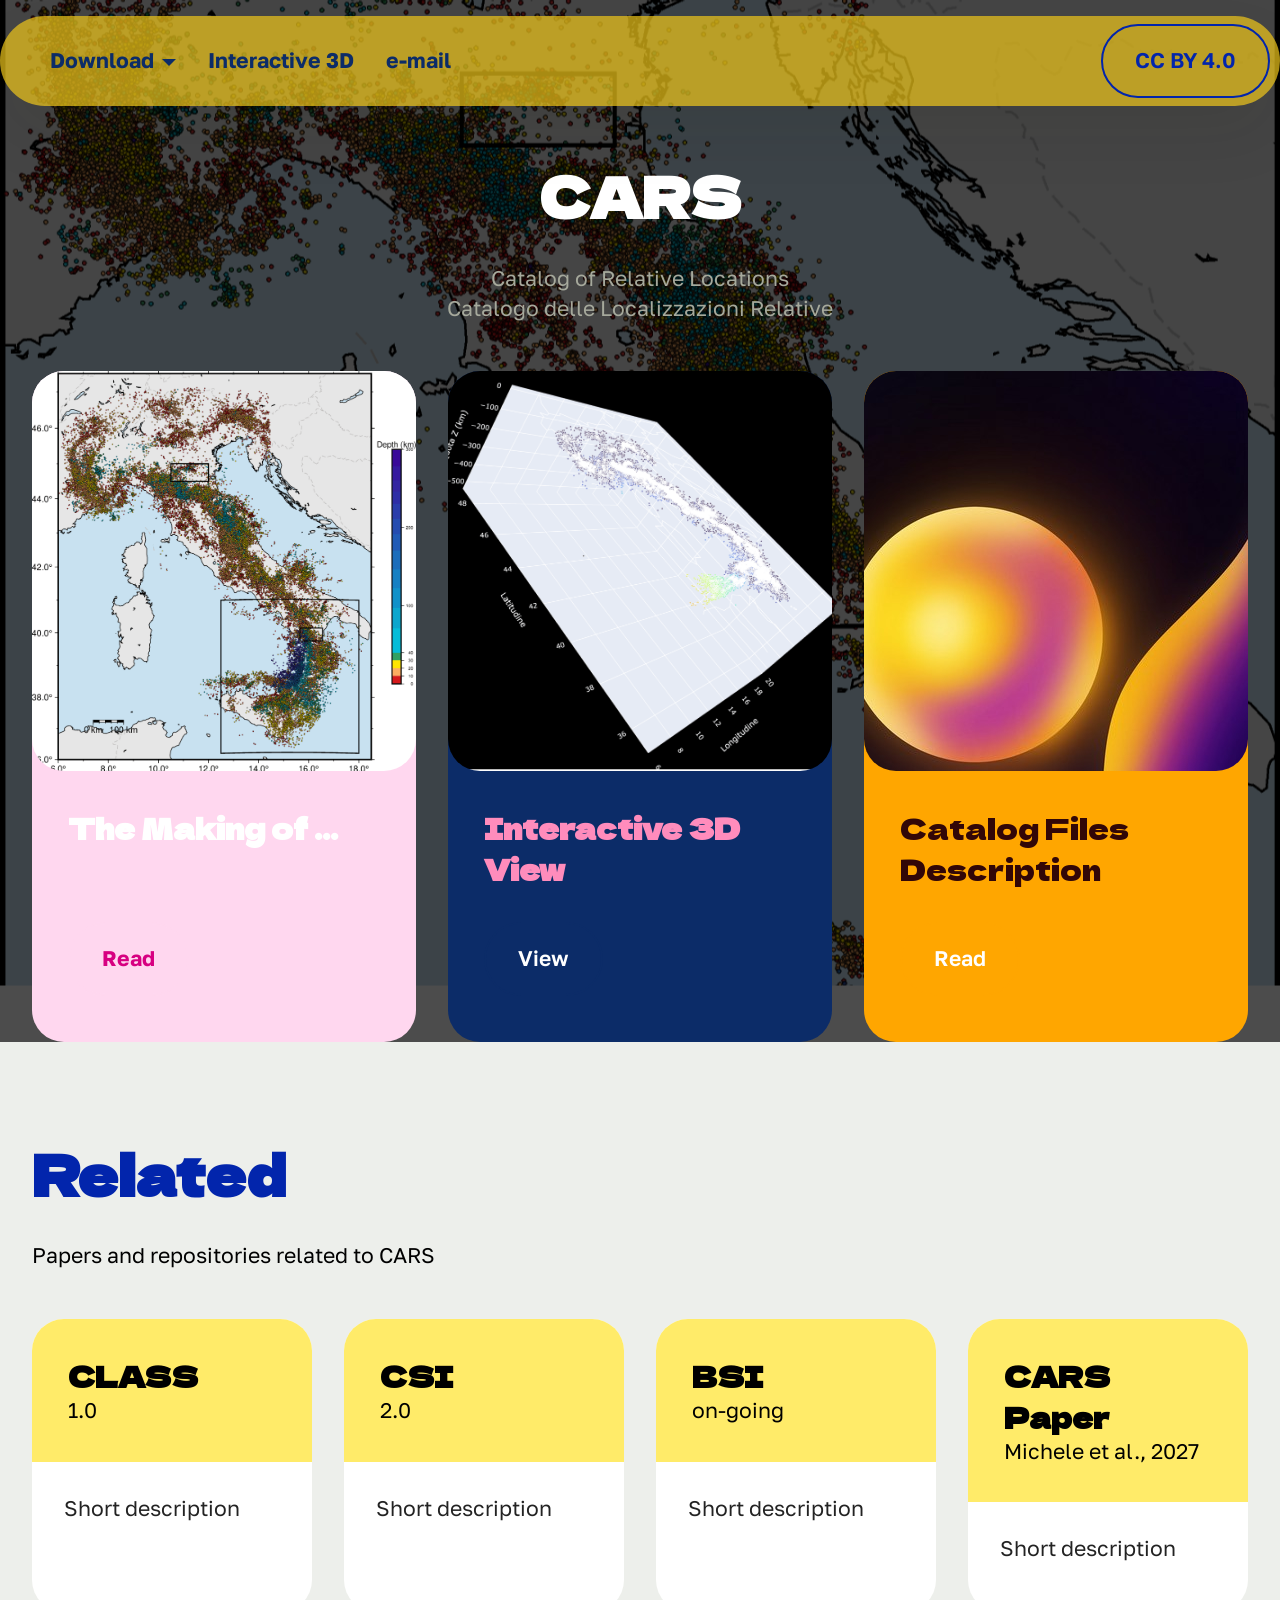
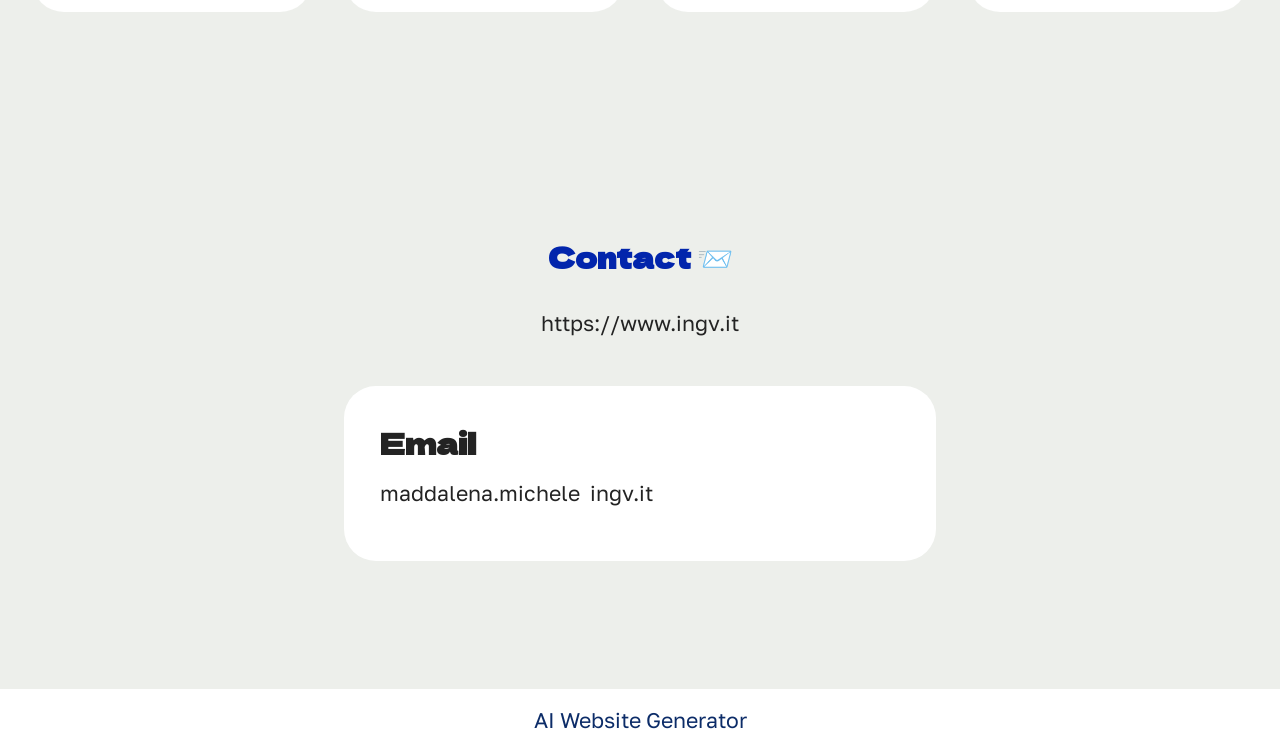
==== commit 64764a96: "Data description" ====
--- a/docs/index.html
+++ b/docs/index.html
@@ -20,7 +20,7 @@
   <noscript><link rel="stylesheet" href="https://fonts.googleapis.com/css?family=Dela+Gothic+One:400&display=swap"></noscript>
   <link rel="preload" href="https://fonts.googleapis.com/css?family=Golos+Text:400,500,600,700,800,900&display=swap" as="style" onload="this.onload=null;this.rel='stylesheet'">
   <noscript><link rel="stylesheet" href="https://fonts.googleapis.com/css?family=Golos+Text:400,500,600,700,800,900&display=swap"></noscript>
-  <link rel="preload" as="style" href="assets/mobirise/css/mbr-additional.css?v=Q26pCd"><link rel="stylesheet" href="assets/mobirise/css/mbr-additional.css?v=Q26pCd" type="text/css">
+  <link rel="preload" as="style" href="assets/mobirise/css/mbr-additional.css?v=aXBjEI"><link rel="stylesheet" href="assets/mobirise/css/mbr-additional.css?v=aXBjEI" type="text/css">
 
   
   
@@ -114,7 +114,7 @@
             <h5 class="mbr-card-title card-title3 mbr-fonts-style align-left mb-2 display-5">Catalog Files Description</h5>
             
             
-            <div class="mbr-section-btn btn-section align-left content-footer"><a class="btn article-btn btn-secondary display-7" href="https://ingv.github.io/cars/">Read</a></div>
+            <div class="mbr-section-btn btn-section align-left content-footer"><a class="btn article-btn btn-secondary display-7" href="cars_description.html" target="_blank">Read</a></div>
           </div>
         </div>
       </div>
@@ -182,8 +182,8 @@
         <div class="item-wrapper">
           <div class="item-head">
             <h5 class="item-title mbr-fonts-style mb-0 display-5">
-              <strong>HypoDD</strong></h5>
-            <h6 class="item-subtitle mbr-fonts-style mt-0 mb-0 display-7">Waldhauser et al.</h6>
+              <strong>CARS Paper</strong></h5>
+            <h6 class="item-subtitle mbr-fonts-style mt-0 mb-0 display-7">Michele et al., 2027</h6>
           </div>
           <div class="item-content">
             <p class="mbr-text mbr-fonts-style display-7">
@@ -225,7 +225,7 @@
             
         </div>
     </div>
-</section><section class="display-7" style="padding: 0;align-items: center;justify-content: center;flex-wrap: wrap;    align-content: center;display: flex;position: relative;height: 4rem;"><a href="https://mobiri.se/2742878" style="flex: 1 1;height: 4rem;position: absolute;width: 100%;z-index: 1;"><img alt="" style="height: 4rem;" src="[data-uri]"></a><p style="margin: 0;text-align: center;" class="display-7">&#8204;</p><a style="z-index:1" href="https://mobirise.com/html-builder.html">HTML Creator</a></section><script src="assets/bootstrap/js/bootstrap.bundle.min.js"></script>  <script src="assets/parallax/jarallax.js"></script>  <script src="assets/smoothscroll/smooth-scroll.js"></script>  <script src="assets/ytplayer/index.js"></script>  <script src="assets/dropdown/js/navbar-dropdown.js"></script>  <script src="assets/theme/js/script.js"></script>  
+</section><section class="display-7" style="padding: 0;align-items: center;justify-content: center;flex-wrap: wrap;    align-content: center;display: flex;position: relative;height: 4rem;"><a href="https://mobiri.se/2742878" style="flex: 1 1;height: 4rem;position: absolute;width: 100%;z-index: 1;"><img alt="" style="height: 4rem;" src="[data-uri]"></a><p style="margin: 0;text-align: center;" class="display-7">&#8204;</p><a style="z-index:1" href="https://mobirise.com/builder/ai-website-generator.html">AI Website Generator</a></section><script src="assets/bootstrap/js/bootstrap.bundle.min.js"></script>  <script src="assets/parallax/jarallax.js"></script>  <script src="assets/smoothscroll/smooth-scroll.js"></script>  <script src="assets/ytplayer/index.js"></script>  <script src="assets/dropdown/js/navbar-dropdown.js"></script>  <script src="assets/theme/js/script.js"></script>  
   
   
 </body>
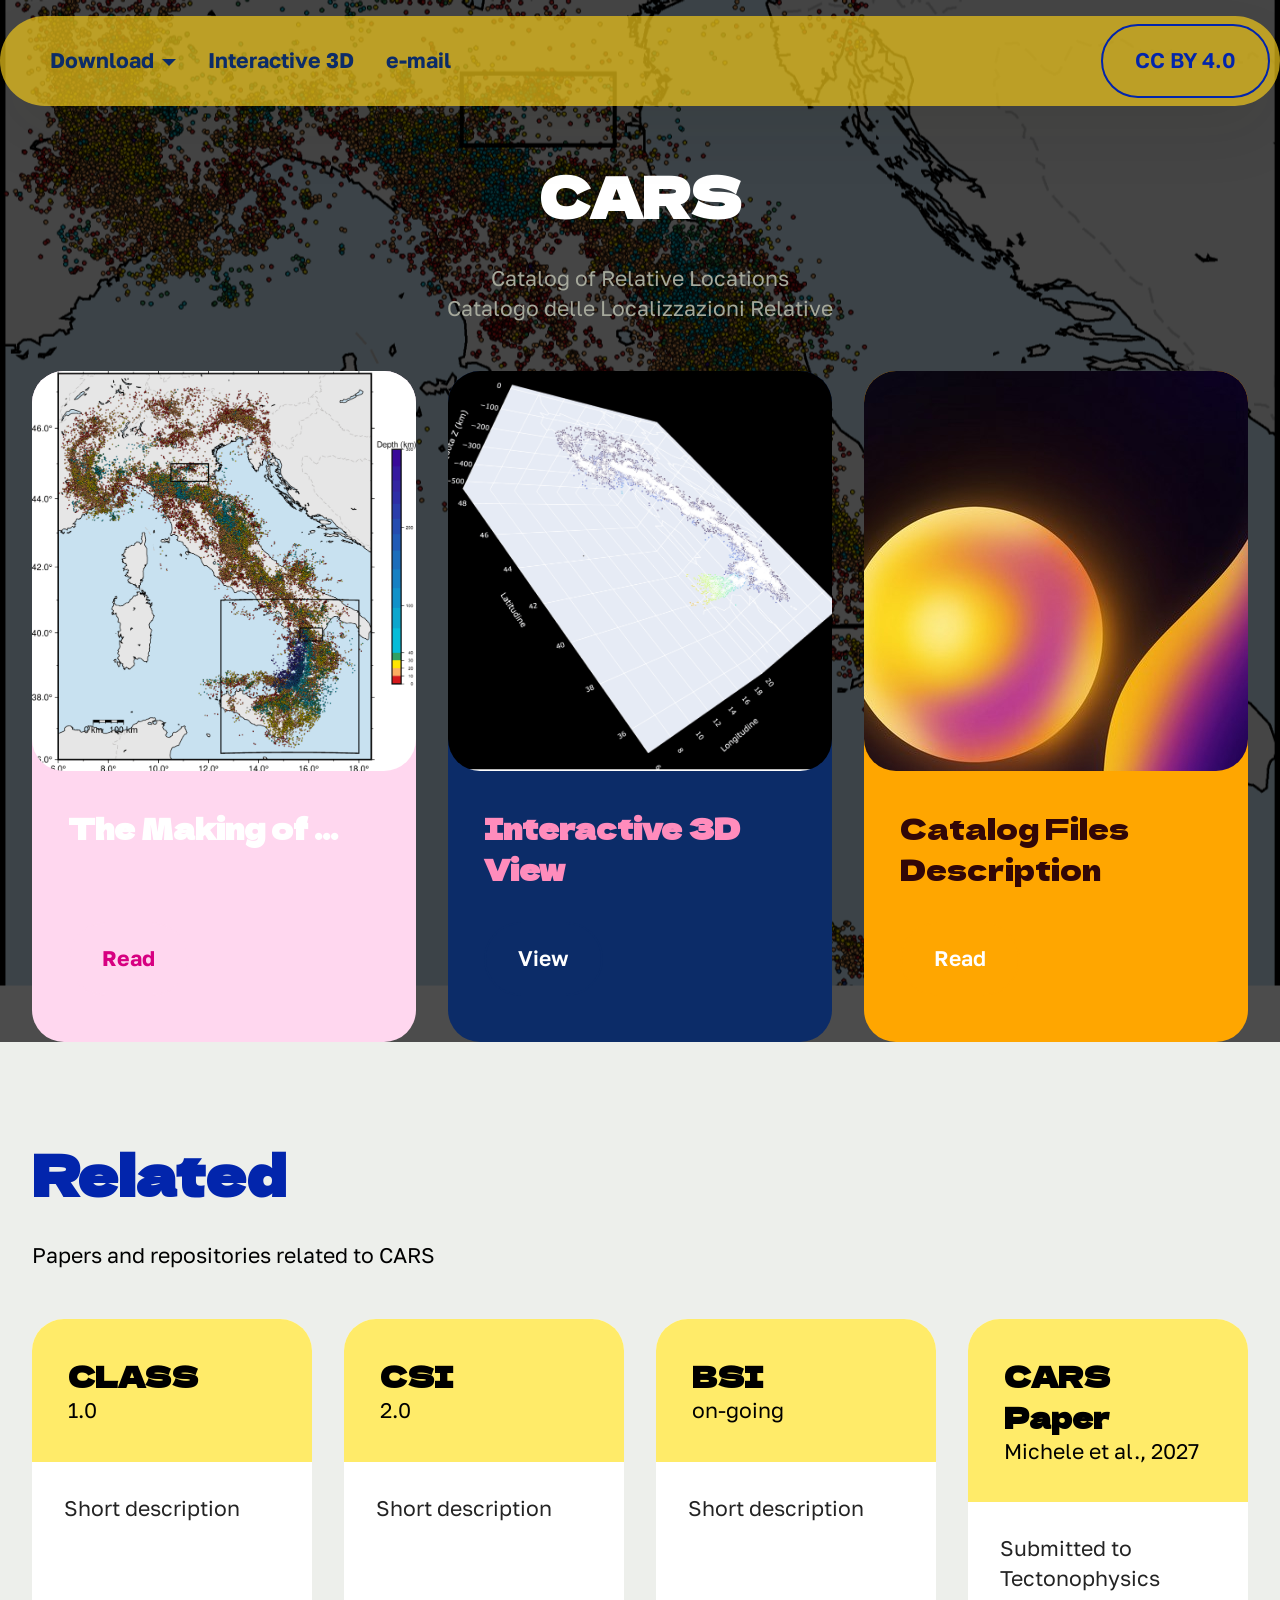
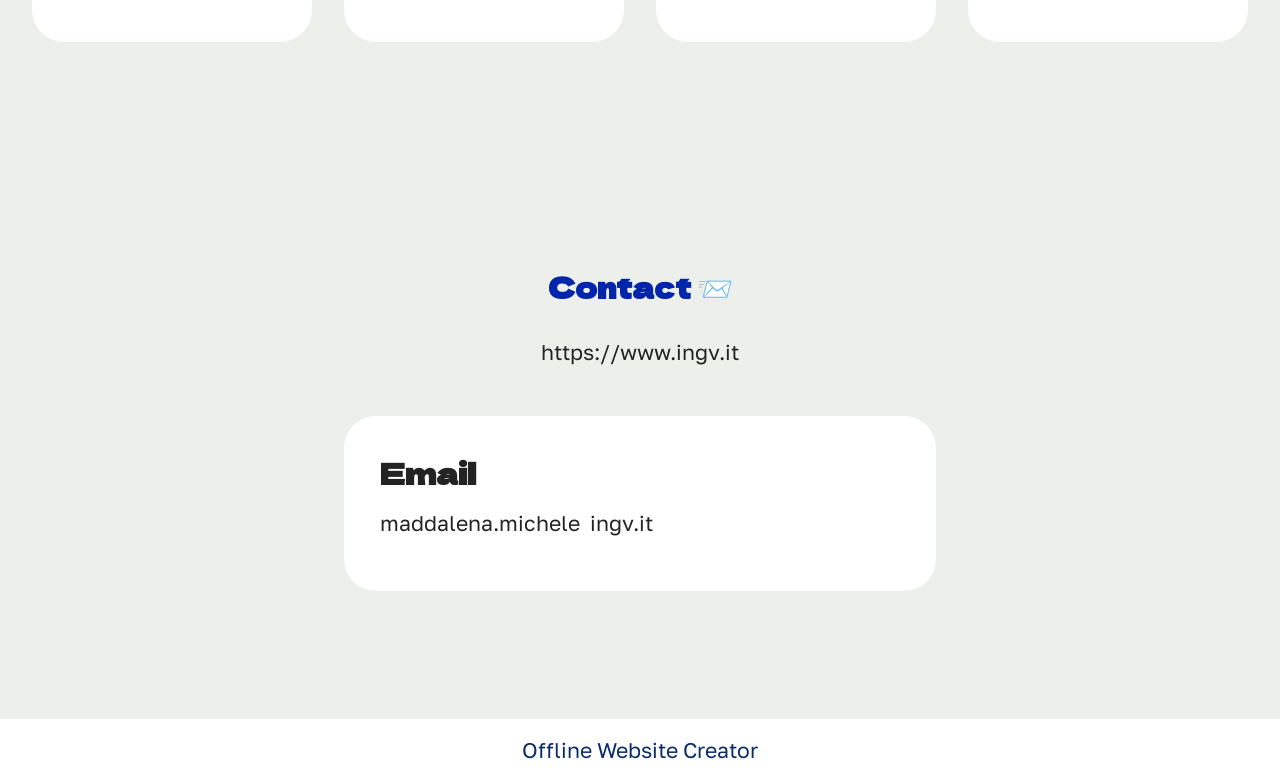
==== commit 9b7f553f: "HTML edited and some links updated" ====
--- a/docs/index.html
+++ b/docs/index.html
@@ -20,7 +20,7 @@
   <noscript><link rel="stylesheet" href="https://fonts.googleapis.com/css?family=Dela+Gothic+One:400&display=swap"></noscript>
   <link rel="preload" href="https://fonts.googleapis.com/css?family=Golos+Text:400,500,600,700,800,900&display=swap" as="style" onload="this.onload=null;this.rel='stylesheet'">
   <noscript><link rel="stylesheet" href="https://fonts.googleapis.com/css?family=Golos+Text:400,500,600,700,800,900&display=swap"></noscript>
-  <link rel="preload" as="style" href="assets/mobirise/css/mbr-additional.css?v=aXBjEI"><link rel="stylesheet" href="assets/mobirise/css/mbr-additional.css?v=aXBjEI" type="text/css">
+  <link rel="preload" as="style" href="assets/mobirise/css/mbr-additional.css?v=YHpBrv"><link rel="stylesheet" href="assets/mobirise/css/mbr-additional.css?v=YHpBrv" type="text/css">
 
   
   
@@ -100,7 +100,7 @@
             <h5 class="mbr-card-title card-title2 mbr-fonts-style align-left mb-2 display-5"><strong>Interactive 3D View</strong></h5>
             
             
-            <div class="mbr-section-btn btn-section align-left content-footer"><a class="btn article-btn btn-primary display-7" href="catalogo_3d_github.html">View</a></div>
+            <div class="mbr-section-btn btn-section align-left content-footer"><a class="btn article-btn btn-primary display-7" href="catalogo_3d_github.html" target="_blank">View</a></div>
           </div>
         </div>
       </div>
@@ -187,8 +187,7 @@
           </div>
           <div class="item-content">
             <p class="mbr-text mbr-fonts-style display-7">
-              Short description
-            </p>
+              Submitted to Tectonophysics</p>
           </div>
           
         </div>
@@ -225,7 +224,7 @@
             
         </div>
     </div>
-</section><section class="display-7" style="padding: 0;align-items: center;justify-content: center;flex-wrap: wrap;    align-content: center;display: flex;position: relative;height: 4rem;"><a href="https://mobiri.se/2742878" style="flex: 1 1;height: 4rem;position: absolute;width: 100%;z-index: 1;"><img alt="" style="height: 4rem;" src="[data-uri]"></a><p style="margin: 0;text-align: center;" class="display-7">&#8204;</p><a style="z-index:1" href="https://mobirise.com/builder/ai-website-generator.html">AI Website Generator</a></section><script src="assets/bootstrap/js/bootstrap.bundle.min.js"></script>  <script src="assets/parallax/jarallax.js"></script>  <script src="assets/smoothscroll/smooth-scroll.js"></script>  <script src="assets/ytplayer/index.js"></script>  <script src="assets/dropdown/js/navbar-dropdown.js"></script>  <script src="assets/theme/js/script.js"></script>  
+</section><section class="display-7" style="padding: 0;align-items: center;justify-content: center;flex-wrap: wrap;    align-content: center;display: flex;position: relative;height: 4rem;"><a href="https://mobiri.se/2742878" style="flex: 1 1;height: 4rem;position: absolute;width: 100%;z-index: 1;"><img alt="" style="height: 4rem;" src="[data-uri]"></a><p style="margin: 0;text-align: center;" class="display-7">&#8204;</p><a style="z-index:1" href="https://mobirise.com/offline-website-builder.html">Offline Website Creator</a></section><script src="assets/bootstrap/js/bootstrap.bundle.min.js"></script>  <script src="assets/parallax/jarallax.js"></script>  <script src="assets/smoothscroll/smooth-scroll.js"></script>  <script src="assets/ytplayer/index.js"></script>  <script src="assets/dropdown/js/navbar-dropdown.js"></script>  <script src="assets/theme/js/script.js"></script>  
   
   
 </body>
